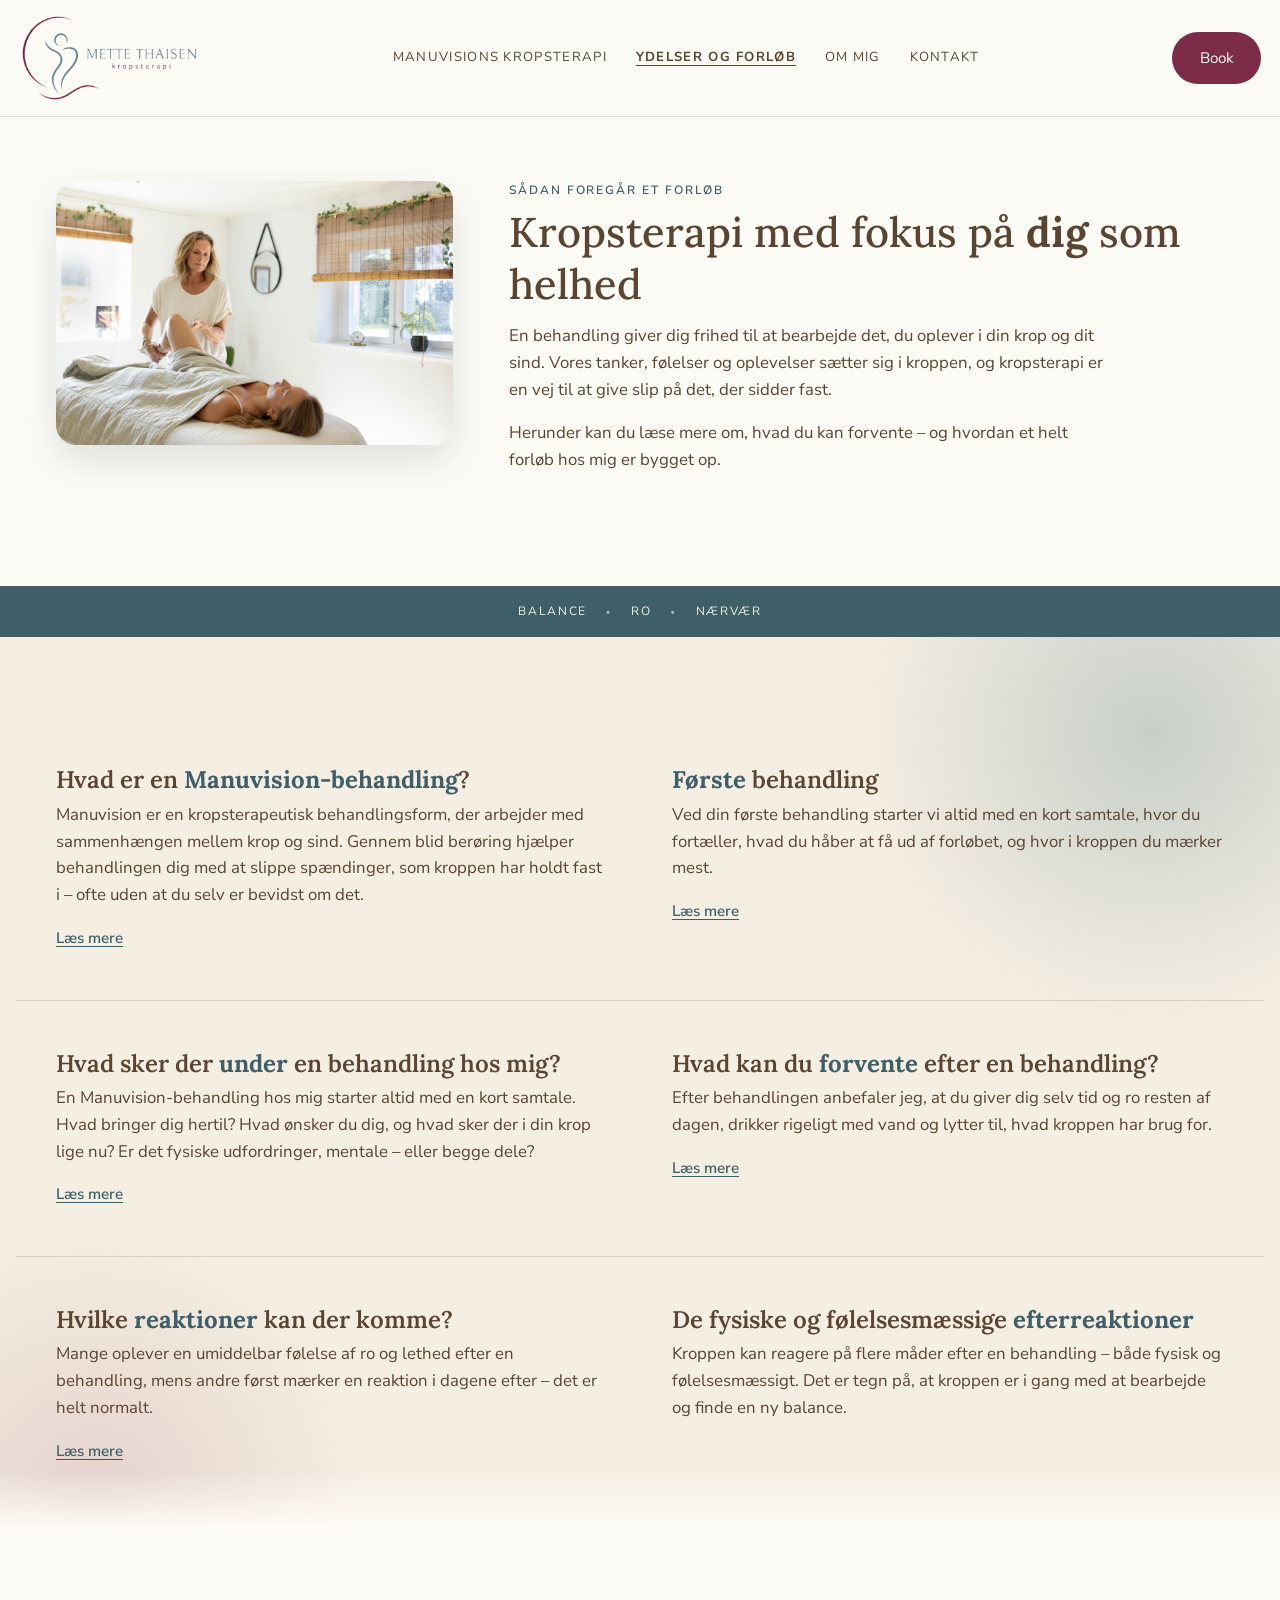
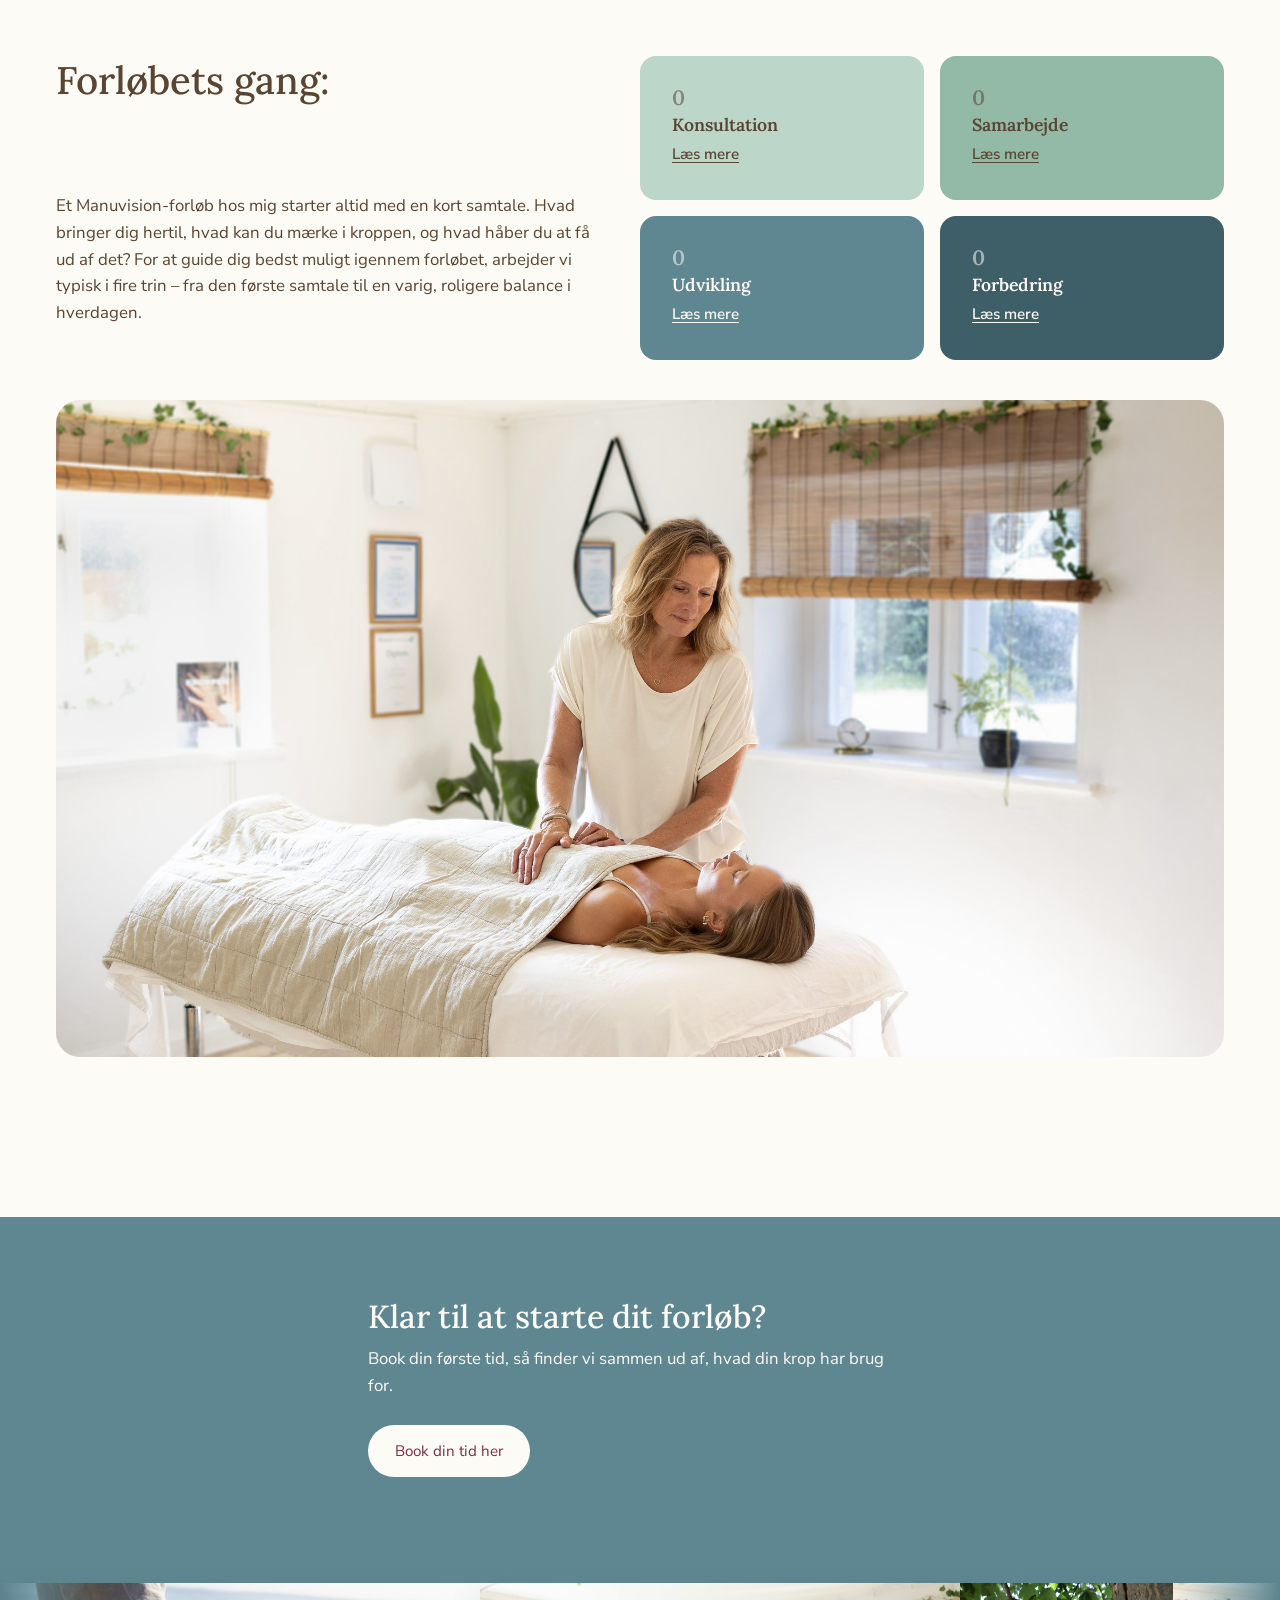
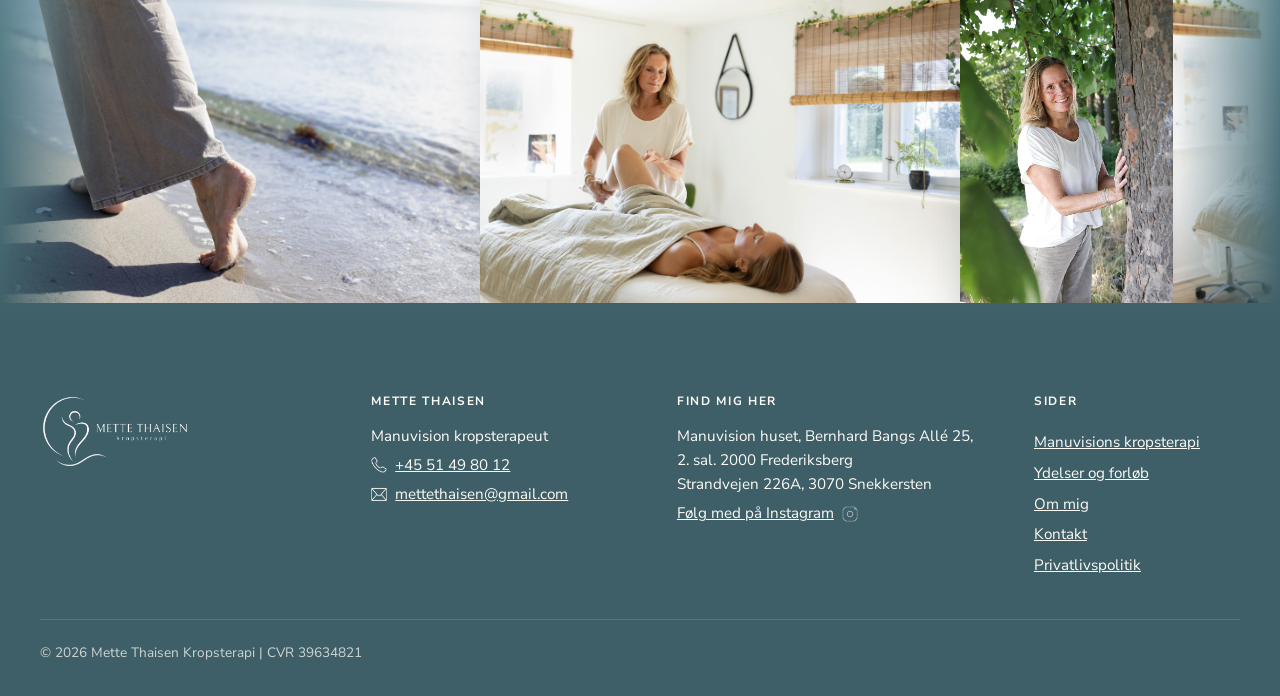
==== forloeb.html @ ac2807e6 "Redesign af layout, farver og billeder samt oprydning i CSS - Nyt layout med bånd i fuld bredde, lys" ====
<!DOCTYPE html>
<html lang="da">

<head>
  <meta charset="UTF-8">
  <meta name="viewport" content="width=device-width, initial-scale=1.0">
  <title>Ydelser og forløb – Mette Thaisen</title>
  <meta name="description"
    content="Læs om Manuvision-behandlingen, hvilke reaktioner der kan komme, og hvordan et forløb hos Mette Thaisen ser ud.">
  <link rel="icon" href="favicon.ico" sizes="any">
  <link rel="icon" type="image/png" href="images/favicon/favicon-32.png" sizes="32x32">
  <link rel="apple-touch-icon" href="images/favicon/apple-touch-icon.png">
  <link rel="preconnect" href="https://fonts.googleapis.com">
  <link
    href="https://fonts.googleapis.com/css2?family=Lora:ital,wght@0,400..700;1,400..700&family=Fraunces:ital,opsz,wght@0,9..144,400..700;1,9..144,400..700&family=Nunito+Sans:ital,wght@0,300..800;1,300..800&family=Alex+Brush&display=swap"
    rel="stylesheet">
  <!-- Fortæller CSS, at JavaScript virker (bruges til de rolige animationer) -->
  <script>document.documentElement.classList.add("js");</script>
  <link rel="stylesheet" href="css/base.css">
  <link rel="stylesheet" href="css/forloeb.css">
</head>

<body>

  <header>
    <nav>
      <a href="index.html" class="logo">
        <img src="images/logoer/logo-lockup-blaa.png" alt="Mette Thaisen - kropsterapi">
      </a>

      <!-- Vises kun på computer, se css/base.css -->
      <div class="skrivebord-links">
        <a href="manuvision.html">Manuvisions kropsterapi</a>
        <a href="forloeb.html">Ydelser og forløb</a>
        <a href="om-mig.html">Om mig</a>
        <a href="kontakt.html">Kontakt</a>
      </div>
      <a href="https://system.easypractice.net/book/mette-thaisen-kropsterapi#choose-where" target="_blank" rel="noopener" class="book-knap-desktop">Book</a>

      <!-- Vises kun på mobil/tablet: burgermenu, se css/base.css. Samme links som på computer. -->
      <details class="mobilmenu">
        <summary class="mobilmenu-knap">Menu</summary>
        <div class="menu-links">
          <a href="manuvision.html">Manuvisions kropsterapi</a>
          <a href="forloeb.html">Ydelser og forløb</a>
          <a href="om-mig.html">Om mig</a>
          <a href="kontakt.html">Kontakt</a>
          <a href="https://system.easypractice.net/book/mette-thaisen-kropsterapi#choose-where" target="_blank" rel="noopener" class="book-knap">Book</a>
        </div>
      </details>
    </nav>
  </header>

  <main>

    <!-- ====== INTRO ====== -->
    <div class="forloeb-intro">
      <figure>
        <img src="images/billeder/behandling-af-ben.jpg" alt="Mette Thaisen giver en behandling i klinikken">
      </figure>
      <div class="forloeb-intro-tekst">
        <p class="kicker">Sådan foregår et forløb</p>
        <h1>Kropsterapi med fokus på <span class="ord-fremhaevet">dig</span> som helhed</h1>
        <p>En behandling giver dig frihed til at bearbejde det, du oplever i din krop og dit sind. Vores tanker,
          følelser og oplevelser sætter sig i kroppen, og kropsterapi er en vej til at give slip på det, der sidder
          fast.</p>
        <p>Herunder kan du læse mere om, hvad du kan forvente – og hvordan et helt forløb hos mig er bygget op.</p>
      </div>
    </div>

    <!-- ====== FANER TIL AT SPRINGE NED TIL EMNET ====== -->
    <nav class="faner" aria-label="Spring til emne">
      <a href="#balance">Balance</a>
      <a href="#ro">Ro</a>
      <a href="#nerver">Nærvær</a>
    </nav>

    <!-- ====== SPØRGSMÅL OG SVAR ====== -->
    <section class="sporgsmaal-svar">

      <div id="balance" class="qa-gruppe">
        <div class="qa-spoergsmaal">
          <h3>Hvad er en <span class="ord-fremhaevet">Manuvision-behandling</span>?</h3>
          <p>Manuvision er en kropsterapeutisk behandlingsform, der arbejder med sammenhængen mellem krop og sind. Gennem blid berøring hjælper behandlingen dig med at slippe spændinger, som kroppen har holdt fast i – ofte uden at du selv er bevidst om det.</p>
          <details>
            <summary>Læs mere</summary>
            <p>Jeg tilrettelægger altid behandlingen efter dét, du kommer med. Uanset om det er fysisk smerte, uro eller en følelse af at være "koblet fra" kroppen, tager vi udgangspunkt i din historie og dine behov.</p>
          </details>
        </div>

        <div class="qa-spoergsmaal">
          <h3><span class="ord-fremhaevet">Første</span> behandling</h3>
          <p>Ved din første behandling starter vi altid med en kort samtale, hvor du fortæller, hvad du håber at få ud af forløbet, og hvor i kroppen du mærker mest.</p>
          <details>
            <summary>Læs mere</summary>
            <p>Herefter ligger du afklædt til det tøj, du er tryg i, under et tæppe på briksen, mens jeg arbejder med blid berøring forskellige steder på kroppen. Der er ingen forventninger om, at noget bestemt skal ske – vi følger det, kroppen viser os.</p>
          </details>
        </div>
      </div>

      <div id="ro" class="qa-gruppe">
        <div class="qa-spoergsmaal">
          <h3>Hvad sker der <span class="ord-fremhaevet">under</span> en behandling hos mig?</h3>
          <p>En Manuvision-behandling hos mig starter altid med en kort samtale. Hvad bringer dig hertil? Hvad ønsker du dig, og hvad sker der i din krop lige nu? Er det fysiske udfordringer, mentale – eller begge dele?</p>
          <details>
            <summary>Læs mere</summary>
            <p>Vi hænger sammen som hele mennesker – vi er ikke bare et hoved eller en krop. Det er sammenhængen her imellem, jeg finder mest interessant, og det er ofte her, vi finder svarene, når vi arbejder med kroppen sammen. Jeg hjælper dig gennem kropsterapien, guider dig i dit åndedræt og hjælper dig til at gå ind i de spændinger og blokeringer, du møder undervejs.</p>
            <p>Jeg behandler for at komme ind til kernen af den udfordring, du står med – uanset om den er fysisk, mental eller begge dele. Det er nemlig lige præcis dér, vi sammen kan skabe en meningsfuld forandring for dig.</p>
            <p>Jeg er stærk i min intuition og indføling, og jeg bruger mine kropsterapeutiske værktøjer til at hjælpe dig med at give slip på spændinger og blokeringer. Nogle gange giver det en følelsesmæssig reaktion. Andre gange en mere kropslig forløsning – en følelse af, at der pludselig er "hul igennem". Nogle oplever begge dele.            </p>
            <p>Står du et sted i livet, hvor du er ekstra udfordret, eller hvor du længe har overhørt vigtige signaler fra kroppen, kan den første behandling nogle gange føles som et skridt tilbage. Det kan være frustrerende – men det er samtidig et nødvendigt skridt på vejen til at blive bedre til at mærke ind i det, som føles svært eller tungt at bære på, eller måske give helt slip på det, der tynger dig.</p>
            <p>Mine klienter fortæller ofte, at de efter et par behandlinger føler sig lettere og mere i kontakt med sig selv – som om de finder tilbage til den, de er. Nogle bliver også fysisk ømme, lidt ligesom efter en hård træningstur. Ømheden går typisk over efter en dag eller to, og så vil du mærke dig selv friere. Uanset hvad du oplever efter en behandling, er du altid velkommen til at kontakte mig, hvis du har brug for at tale om det.</p>
          </details>
        </div>

        <div class="qa-spoergsmaal">
          <h3>Hvad kan du <span class="ord-fremhaevet">forvente</span> efter en behandling?</h3>
          <p>Efter behandlingen anbefaler jeg, at du giver dig selv tid og ro resten af dagen, drikker rigeligt med vand og lytter til, hvad kroppen har brug for.</p>
          <details>
            <summary>Læs mere</summary>
            <p>Nogle føler sig lette og energiske med det samme, mens andre har brug for en stille aften. Begge dele er en helt naturlig del af processen.</p>
          </details>
        </div>
      </div>

      <div id="nerver" class="qa-gruppe">
        <div class="qa-spoergsmaal">
          <h3>Hvilke <span class="ord-fremhaevet">reaktioner</span> kan der komme?</h3>
          <p>Mange oplever en umiddelbar følelse af ro og lethed efter en behandling, mens andre først mærker en reaktion i dagene efter – det er helt normalt.</p>
          <details>
            <summary>Læs mere</summary>
            <p>Reaktionerne kan blandt andet være træthed, øget tørst, mild ømhed i kroppen eller en bølge af følelser, der dukker op. Det er kroppens måde at bearbejde forandringen på, og det plejer at aftage i løbet af et par dage.</p>
          </details>
        </div>

        <div class="qa-spoergsmaal">
          <h3>De fysiske og følelsesmæssige <span class="ord-fremhaevet">efterreaktioner</span></h3>
          <p>Kroppen kan reagere på flere måder efter en behandling – både fysisk og følelsesmæssigt. Det er tegn på, at kroppen er i gang med at bearbejde og finde en ny balance.</p>
        </div>
      </div>

    </section>

    <!-- ====== FORLØBETS GANG ====== -->
    <section class="forloebets-gang">
      <div class="forloebets-gang-top">
        <h2>Forløbets gang:</h2>
      </div>

      <p class="forloebets-gang-brod">Et Manuvision-forløb hos mig starter altid med en kort samtale. Hvad bringer dig
        hertil, hvad kan du mærke i kroppen, og hvad håber du at få ud af det? For at guide dig bedst muligt igennem
        forløbet, arbejder vi typisk i fire trin – fra den første samtale til en varig, roligere balance i hverdagen.
      </p>

      <ol class="trin-liste">
        <li class="trin trin-1">
          <h3>Konsultation</h3>
          <details>
            <summary>Læs mere</summary>
            <p>En konsultation er det første skridt i din proces med mig. Her taler vi om din fysiske og mentale
              udfordring, din baggrund og hvad du håber at opnå med behandlingen.</p>
          </details>
        </li>
        <li class="trin trin-2">
          <h3>Samarbejde</h3>
          <details>
            <summary>Læs mere</summary>
            <p>Samarbejde i kropsterapi handler om, at vi arbejder tæt sammen gennem hele forløbet. Du bidrager med din
              krops oplevelser, og jeg hjælper med at aflæse og forstå de signaler, kroppen viser. Gennem behandling og
              dialog skaber vi en proces, hvor spændinger gradvist slipper, og du får bedre kontakt til din krop, mere
              ro i nervesystemet og større overskud i hverdagen.</p>
          </details>
        </li>
        <li class="trin trin-3">
          <h3>Udvikling</h3>
          <details>
            <summary>Læs mere</summary>
            <p>Udvikling handler om den forandring, der opstår, når kroppen begynder at give slip på gamle spændinger og
              mønstre. Gennem kropsterapi kan du opleve øget kropsbevidsthed, bedre følelsesmæssig balance og en
              stærkere forbindelse til dig selv. Det er en proces, hvor du gradvist får mere energi, klarhed og indre
              ro.</p>
          </details>
        </li>
        <li class="trin trin-4">
          <h3>Forbedring</h3>
          <details>
            <summary>Læs mere</summary>
            <p>Forbedring handler om konkrete ændringer i din krop og dit velvære i hverdagen. Det kan være mindre
              muskelspænding, færre smerter, bedre vejrtrækning og et roligere nervesystem. Målet er, at du mærker en
              tydelig og varig forskel, så du kan bevæge dig mere frit, leve med større overskud og føle dig bedre
              tilpas i din krop.</p>
          </details>
        </li>
      </ol>
      <img class="forloeb-gang-foto" src="images/billeder/mette-behandling-ryg.jpg"
        alt="Mette Thaisen giver en rolig, kropsrettet behandling" loading="lazy">
    </section>

    <!-- ====== BOOK-BÅND: ligger lige over galleriet ====== -->
    <div class="book-band">
      <h2>Klar til at starte dit forløb?</h2>
      <p>Book din første tid, så finder vi sammen ud af, hvad din krop har brug for.</p>
      <a href="https://system.easypractice.net/book/mette-thaisen-kropsterapi#choose-where" target="_blank"
        rel="noopener" class="knap">Book din tid her</a>
    </div>

    <!-- ====== GALLERI ====== -->
    <section class="galleri">

      <div class="galleri-billeder">
        <div class="karrusel-spor">
          <!-- SÆT 1: alle liggende billeder, blandet så beach- og klinikbilleder skiftevis. -->
          <img src="images/billeder/fodder-i-vandkanten.jpg" alt="Fødder i vandkanten på stranden">
          <img src="images/billeder/behandling-af-ben.jpg" alt="Behandling af knæ og ben">
          <img src="images/billeder/mette-ved-traet.jpg" alt="Mette Thaisen ved et træ">
          <img src="images/billeder/mette-behandling-ryg.jpg" alt="Behandling hos Mette Thaisen">
          <img src="images/billeder/mette-gaar-paa-stranden.jpg" alt="Mette Thaisen går langs stranden">
          <img src="images/billeder/mette-behandling-skulder.jpg" alt="Mette Thaisen behandler en skulder">
          <img src="images/billeder/mette-arme-ud-stranden.jpg" alt="Mette Thaisen med armene ud på stranden">
          <img src="images/billeder/mette-behandling-haandled.jpg" alt="Mette Thaisen behandler et håndled">
          <img src="images/billeder/mette-paa-stranden-1200.webp" alt="Mette Thaisen på stranden">
          <img src="images/billeder/mette-behandling-hoved.jpg" alt="Mette Thaisen behandler hovedet">
          <img src="images/billeder/mette-ved-stranden.jpg" alt="Mette Thaisen ved vandet">
          <img src="images/billeder/mette-behandling-fod.jpg" alt="Mette Thaisen behandler en fod">
          <img src="images/billeder/mette-glad-i-vandkanten.jpg" alt="Mette Thaisen på stranden">
          <img src="images/billeder/mette-giver-behandling.jpg" alt="Behandling hos Mette Thaisen">

          <!-- SÆT 2: NØJAGTIG samme billeder gentaget i samme rækkefølge (skjult for skærmlæsere).
               Skal altid være en kopi af sæt 1, ellers hopper løkken. -->
          <img src="images/billeder/fodder-i-vandkanten.jpg" alt="" aria-hidden="true">
          <img src="images/billeder/behandling-af-ben.jpg" alt="" aria-hidden="true">
          <img src="images/billeder/mette-ved-traet.jpg" alt="" aria-hidden="true">
          <img src="images/billeder/mette-behandling-ryg.jpg" alt="" aria-hidden="true">
          <img src="images/billeder/mette-gaar-paa-stranden.jpg" alt="" aria-hidden="true">
          <img src="images/billeder/mette-behandling-skulder.jpg" alt="" aria-hidden="true">
          <img src="images/billeder/mette-arme-ud-stranden.jpg" alt="" aria-hidden="true">
          <img src="images/billeder/mette-behandling-haandled.jpg" alt="" aria-hidden="true">
          <img src="images/billeder/mette-paa-stranden-1200.webp" alt="" aria-hidden="true">
          <img src="images/billeder/mette-behandling-hoved.jpg" alt="" aria-hidden="true">
          <img src="images/billeder/mette-ved-stranden.jpg" alt="" aria-hidden="true">
          <img src="images/billeder/mette-behandling-fod.jpg" alt="" aria-hidden="true">
          <img src="images/billeder/mette-glad-i-vandkanten.jpg" alt="" aria-hidden="true">
          <img src="images/billeder/mette-giver-behandling.jpg" alt="" aria-hidden="true">
        </div>
      </div>

    </section>
  </main>


  <footer>

    <div class="footer-top">
      <div class="footer-logo">
        <img src="images/logoer/logo-lockup-hvid.png" alt="Mette Thaisen - kropsterapi">
      </div>

      <div class="footer-kontakt">
        <h2>Mette Thaisen</h2>
        <p>Manuvision kropsterapeut</p>
        <p><a href="tel:+4551498012"><img src="images/ikoner/telefon-hvid.png" alt="">+45 51 49 80 12</a></p>
        <p class="footer-mail"><a href="mailto:mettethaisen@gmail.com"><img src="images/ikoner/mail-hvid.png"
              alt="">mettethaisen@gmail.com</a></p>
      </div>

      <div class="footer-adresse">
        <h2>Find mig her</h2>
        <p>Manuvision huset, Bernhard Bangs Allé 25, 2. sal. 2000 Frederiksberg
          <br>Strandvejen 226A, 3070 Snekkersten
        </p>
        <p><a href="https://www.instagram.com/mettethaisenkropsterapi/" target="_blank" rel="noopener">Følg med på Instagram <img
              src="images/ikoner/instagram-hvid.png" alt="mette insta"></a>
        </p>
      </div>

      <div class="footer-sider">
        <h2>Sider</h2>
        <a href="manuvision.html">Manuvisions kropsterapi</a>
        <a href="forloeb.html">Ydelser og forløb</a>
        <a href="om-mig.html">Om mig</a>
        <a href="kontakt.html">Kontakt</a>
        <a href="privatlivspolitik.html">Privatlivspolitik</a>
      </div>
    </div>

    <p class="footer-cvr">© 2026 Mette Thaisen Kropsterapi | CVR 39634821</p>
  </footer>
  <script src="script.js"></script>
</body>

</html>
---- css/base.css ----
/* ============================================================
   METTE THAISEN – KROPSTERAPI
   base.css  –  FÆLLES styling for ALLE sider

   Hver side loader base.css FØRST og derefter sin egen fil
   (fx css/priser.css). Når to regler rammer det samme og er lige
   "stærke", vinder den, der står SIDST – derfor bygger sidernes
   egne filer ovenpå denne.

   Indhold:
   1. Grundlag  – farver, tekst og sektioner
   2. Header og navigation
   3. Knapper
   4. Hero og sidebanner (topbilleder)
   5. Kort med billede
   6. "Læs mere"-bokse (<details>)
   7. Footer
   8. Galleri-karrusel (lige over footeren)
   9. Bløde overgange
   10. Rolige animationer
   11. Udtalelser ("Hvad andre siger" – bruges på forsiden og Om mig)
   12. Bånd i fuld bredde og bløde farveskær
   13. Billeder: blød skygge og zoom

   NOTER TIL DIG SELV:
   - rem  = størrelse i forhold til skriftstørrelsen (1rem ≈ 16px)
   - @media (min-width: 700px) = "gælder kun på skærme, der er
   mindst 700px brede" (tablet/computer). Uden media query =
   mobil først, og større skærme bygger ovenpå.
   - Vi bruger kun klasser (.navn) i vores selectors. id bruges
   kun til spring-links (#balance, #ro, #nerver, #kontaktinfo).
   ============================================================ */

/* ============================================================
   1. GRUNDLAG
   ============================================================ */

/* Farverne ligger ét sted. Bruges som var(--navn) resten af siden.
   Vil du ændre en farve på hele sitet, skal du kun rette her. */
:root {
  --lyscreme: #f6f2e8;
  --creme: #f5eee2; /* sidens baggrund */
  --sand: #ece1cd; /* lidt mørkere beige til bokse */
  --salvie-lys: #bcd6c9;
  --salvie: #93b9a7;
  --petroleum: #5f8791;
  --petroleum-moerk: #3f5f68; /* footer og mørke bånd */
  --bordeaux: #7c2c48; /* knapper og accent */
  --bordeaux-moerk: #5c1f36; /* hover på bordeaux */
  --tekst: #5a4432; /* varm brun tekst (blødere end sort, men stadig tydelig) */
  --hvid: #fdfbf6; /* en blød, varm "hvid" – ikke skarp hvid */
  /* SKRIFTSTØRRELSER – ét sted for hele sitet, ud fra hierarki.
     Alle overskrifter og tekster bruger disse, så de har samme
     størrelse på alle sider. Tallene bliver større fra 700px (se nedenfor). */
  --fs-h1: 1.9rem;
  --fs-h2: 1.5rem;
  --fs-h3: 1.2rem;
  --fs-card: 1.1rem; /* overskrifter inde i kort */
  --fs-p: 1rem; /* almindelig brødtekst */
  --fs-small: 0.95rem; /* tekst i kort, lister, links */
  --fs-note: 0.85rem; /* noter og små knapper */
  --fs-label: 0.75rem; /* små labels med store bogstaver */
  --fs-pris: 1.8rem; /* priser */
  /* SKRIFTTYPER – ét sted for hele sitet.
     Fraunces er en blød, varm serif til overskrifter og tal;
     Nunito Sans er en rolig, afrundet sans til al løbende tekst. */
  --font-overskrift: "Lora", Georgia, "Times New Roman", serif;
  --font-hero: "Fraunces", Georgia, "Times New Roman", serif; /* hero'en beholder sin egen skrift */
  --font-tekst: "Nunito Sans", "Segoe UI", Arial, sans-serif;
  --font-skrift: "Alex Brush", "Fraunces", cursive; /* kun signatur-båndet */
  --fade: 3.5rem;
  --sidepadding: max(1.8rem, calc((100% - 73rem) / 2)); /* indhold i midterspalte, bånd i fuld bredde */
}

/* Fra 700px (tablet og computer) er teksten lidt større */
@media (min-width: 700px) {
  :root {
    --fs-h1: 2.6rem;
    --fs-h2: 2rem;
    --fs-h3: 1.5rem;
    --fs-p: 1.05rem;
  }
}

/* box-sizing: border-box betyder, at padding og kant regnes MED i
   bredden. Ellers ville en boks på width: 100% + padding stikke ud
   over siden. Reglen er sat på alle de HTML-tags, vi bruger. */
html,
body,
header,
nav,
main,
section,
footer,
figure,
div,
span,
a,
p,
h1,
h2,
h3,
ul,
ol,
li,
dl,
dt,
dd,
img,
svg,
details,
summary,
blockquote,
cite,
address {
  box-sizing: border-box;
}

html {
  scroll-padding-top: 5rem; /* anker-spring gemmer sig ikke under headeren */
  scroll-behavior: smooth; /* bløde spring til #anker-links */
  overflow-x: hidden; /* værn mod vandret scrollbar fra billeder, der går ud til kanten */
}

body {
  margin: 0;
  color: var(--tekst);
  font-family: var(--font-tekst);
  line-height: 1.6;
  background-color: var(--hvid);
}

/* Overskrifter */
h1,
h2,
h3 {
  font-family: var(--font-overskrift);
  font-weight: 500;
  font-style: normal;
  line-height: 1.25;
  margin: 0 0 0.6em 0;
  max-width: 60ch; /* ch = bredden af ét "0" – holder linjerne læsevenlige */
}

h1 {
  font-size: var(--fs-h1);
  margin-top: 2rem;
}

h2 {
  font-size: var(--fs-h2);
}

h3 {
  font-size: var(--fs-h3);
}

@media (min-width: 1000px) {
  main section h2 {
    font-size: clamp(2.1rem, 3vw, 2.7rem);
  }
}

/* Ét fremhævet ord i en overskrift: fed, i samme brune farve som teksten */
.ord-fremhaevet {
  font-weight: 700;
}

/* Brødtekst */
p {
  max-width: 60ch;
  margin: 0 0 1em 0;
  font-style: normal;
  font-size: var(--fs-p);
}

/* Billeder må aldrig blive bredere end deres boks.
   display: block fjerner den lille luft under billeder. */
img {
  max-width: 100%;
  display: block;
}

a {
  color: var(--bordeaux);
}

ul,
ol {
  padding-left: 1.2em;
}

/* SEKTIONER
   Alt hovedindhold ligger i ÉN centreret spalte:
   - max-width holder linjerne kortere på store skærme
   - margin-inline: auto centrerer spalten vandret
   - margin-block giver luft mellem sektionerne
   - padding giver luft indeni sektionen
   Undtagelser med egne regler: header, hero, det farvede bånd
   (.bjaelke) og footer. */
main section,
main .sidebanner {
  max-width: 78rem;
  margin-inline: auto;
  margin-block: 4rem;
  padding: 2.5rem 1.8rem;
}

/* Sektioner med farvet baggrund får ekstra luft indeni.
   Selve farverne sættes i sidernes egne CSS-filer. */
.forloebets-gang,
.prisvalg,
.tryg-rum {
  padding: 4.5rem 1.8rem;
}

/* --- Tablet: fra 700px og op --- */
@media (min-width: 700px) {
  main section,
  main .sidebanner {
    margin-block: 8rem;
    padding: 4rem 2.5rem;
  }

  .forloebets-gang,
  .prisvalg,
  .tryg-rum {
    padding: 6rem 2.5rem;
  }
}

/* --- Computer: fra 1000px og op --- */

/* ============================================================
   2. HEADER OG NAVIGATION

   Header'en har to udgaver, som begge ligger i HTML'en:
   - MOBIL:   logo + burgermenu (.mobilmenu)
   - COMPUTER: logo + links (.skrivebord-links) + Book-knap
   CSS'en viser den ene og skjuler den anden.
   ============================================================ */

header {
  position: sticky; /* bliver stående øverst, når man scroller */
  top: 0;
  background-color: var(--hvid);
  padding: 0.8rem 1.2rem;
  z-index: 10; /* ligger ovenpå indholdet under headeren */
  border-bottom: 1px solid rgba(63, 95, 104, 0.15); /* tynd streg i stedet for skygge */
}

/* flex = elementerne ligger på række. space-between skubber logoet
   til venstre og resten til højre. */
header nav {
  display: flex;
  align-items: center;
  justify-content: space-between;
}

.logo {
  display: flex;
  align-items: center;
}

/* Logoet er ét billede – vi sætter kun højden, bredden følger med */
.logo img {
  height: 90px;
}

/* <details> i menuen nulstilles, så de ikke får den sandfarvede
   "Læs mere"-boks fra afsnit 6. */
header nav details {
  margin: 0;
}

/* --- Burgerknappen (mobil) ---
   Vi skjuler teksten "Menu" (font-size: 0) og viser i stedet et
   ikon med ::before. Når menuen er åben (attributten [open] sættes
   automatisk af browseren), skifter ikonet fra ☰ til ✕. */
.mobilmenu-knap {
  list-style: none; /* fjerner standard-trekanten */
  cursor: pointer;
  font-size: 0;
  line-height: 1;
  padding: 0.2rem 0.4rem;
}

.mobilmenu-knap::-webkit-details-marker {
  display: none; /* fjerner trekanten i Safari/Chrome */
}

.mobilmenu-knap::before {
  content: "☰";
  font-size: 2.3rem;
}

.mobilmenu[open] .mobilmenu-knap::before {
  content: "✕";
}

/* Selve menuboksen: placeres med position: absolute lige under
   headeren (top: 100%) og helt ud til højre. */
.mobilmenu .menu-links {
  position: absolute;
  right: 0;
  top: 100%;
  margin-top: 0.6rem;
  z-index: 20; /* ovenpå hero-billedet lige under */
  background-color: var(--hvid);
  border-radius: 10px;
  box-shadow: 0 6px 20px rgba(0, 0, 0, 0.12);
  padding: 1rem 1.4rem;
  display: flex;
  flex-direction: column; /* links nedad i stedet for på række */
  gap: 0.9rem;
  min-width: 200px;
}

.menu-links a {
  text-decoration: none;
  color: var(--tekst);
}

.menu-links a:hover {
  color: var(--bordeaux);
}

/* Book-knappen i mobilmenuen */
.menu-links .book-knap {
  background-color: var(--bordeaux);
  color: var(--hvid);
  padding: 0.85rem 1.7rem; /* samme størrelse som .knap */
  font-size: 0.95rem;
  border-radius: 30px;
  text-align: center;
}

/* "Praktisk information" i mobilmenuen (kun mobil – på computer er
   punkterne helt almindelige links) */

/* Undermenuen rykkes lidt ind og får en streg i venstre side */

/* --- Computer-navigationen ---
   Vises først fra 700px (se media query nedenfor). */
.skrivebord-links {
  display: none;
}

/* Book-knappen på computer. Den ligger UDENFOR .skrivebord-links,
   som sidste element i header nav.
   TRICK: .skrivebord-links får flex: 1, dvs. den fylder al den
   plads, der er tilbage. Derved bliver Book-knappen skubbet helt ud
   til højre, mens de andre links står centreret i midten. */
.book-knap-desktop {
  display: none;
  text-decoration: none;
  font-size: 0.95rem;
  padding: 0.85rem 1.7rem; /* samme størrelse som .knap */
  border-radius: 30px;
  text-align: center;
  background-color: var(--bordeaux);
  border-color: var(--bordeaux);
  color: var(--hvid);
  white-space: nowrap; /* teksten må ikke ombrydes */
}

.book-knap-desktop:hover {
  background-color: var(--bordeaux-moerk);
  border-color: var(--bordeaux-moerk);
  color: var(--hvid);
}

/* --- Tablet: burgermenuen forsvinder, almindelige links vises --- */
@media (min-width: 700px) {
  .mobilmenu {
    display: none;
  }

  .skrivebord-links {
    display: flex;
    flex: 1;
    align-items: center;
    flex-wrap: wrap; /* links må skifte linje, hvis der ikke er plads */
    justify-content: center;
    row-gap: 0.6rem;
    column-gap: 1.1rem;
  }

  .skrivebord-links a {
    text-decoration: none;
    color: var(--tekst);
    font-size: 0.78rem;
    text-transform: uppercase; /* små store bogstaver med luft imellem */
    letter-spacing: 0.1em;
    white-space: nowrap;
  }

  .skrivebord-links a:hover {
    color: var(--bordeaux);
  }

  .book-knap-desktop {
    display: inline-block;
  }

  header nav {
    gap: 1.2rem;
  }
}

@media (min-width: 1000px) {
  header nav {
    gap: 2rem;
  }

  .skrivebord-links {
    flex-wrap: nowrap;
    column-gap: 1.8rem;
  }

  .skrivebord-links a {
    font-size: 0.82rem;
  }
}

/* Linket til den side, man er på. script.js sætter attributten
   aria-current="page" på det rigtige link. Den står EFTER hover-
   reglerne, så den aktuelle side bliver ved med at være mørk. */
.skrivebord-links a[aria-current="page"],
.menu-links a[aria-current="page"] {
  text-decoration: underline;
  text-underline-offset: 4px;
  font-weight: 700;
  color: var(--tekst);
}

/* ============================================================
   3. KNAPPER
   .knap      = fyldt bordeaux (primær knap)
   .knap-lys  = hvid med blå kant (sekundær knap)
   De to har PRÆCIS samme størrelse, form og skrift – kun farven
   er forskellig. Alle knapper på sitet bruger en af de to
   (også knapperne i menuen og i headeren).
   ============================================================ */

.knap {
  display: inline-block;
  background-color: var(--bordeaux);
  color: var(--hvid);
  text-decoration: none;
  padding: 0.85rem 1.7rem;
  border-radius: 30px; /* så høj værdi = helt runde ender */
  font-size: 0.95rem;
  text-align: center;
  margin-top: 0.5rem;
}

.knap:hover {
  background-color: var(--bordeaux-moerk);
}

.knap-lys {
  display: inline-block;
  background-color: var(--hvid);
  color: var(--petroleum-moerk);
  text-decoration: none;
  padding: 0.85rem 1.7rem;
  border-radius: 30px;
  font-size: 0.95rem;
  text-align: center;
  margin-top: 0.5rem;
  /* Kanten laves med en indvendig skygge i stedet for border, så den
     lyse knap bliver præcis lige så stor som den fyldte. */
  box-shadow: inset 0 0 0 2px var(--petroleum-moerk);
}

.knap-lys:hover {
  background-color: var(--petroleum-moerk);
  color: var(--hvid);
}

/* Tekst-link: understreget link i stedet for knap-look.
   Bruges på forsiden, om-mig og manuvision. Understregningen er en
   border-bottom (ikke text-decoration), så vi selv styrer stregen. */
.tekst-link {
  font-weight: 600;
  border-bottom: 1.5px solid var(--bordeaux);
  text-decoration: none;
}

.tekst-link:hover {
  color: var(--bordeaux-moerk);
  border-bottom-color: var(--bordeaux-moerk);
}

/* ============================================================
   4. HERO OG SIDEBANNER
   Hero      = forsidens store billede med tekst.
   Sidebanner = det enkle topbillede på de andre sider.
   ============================================================ */

/* Hero går helt ud til skærmens kanter.
   TRICK: 50% er halvdelen af forældrens bredde, 50vw er halvdelen af
   skærmens bredde. calc(50% - 50vw) giver derfor et negativt tal,
   der trækker hero'en ud til kanten. (vw = procent af skærmbredden) */
main .hero {
  margin-left: calc(50% - 50vw);
  margin-right: calc(50% - 50vw);
  margin-bottom: 3.5rem;
}

/* Mobil: teksten har luft i siderne, men billedet trækkes ud til
   kanten med negativ margin (-1.5rem) */
.hero {
  --font-overskrift: var(--font-hero);
  padding: 0 1.5rem;
}

.hero h1 {
  font-size: 2.2rem;
  line-height: 1.1;
  margin: 0 0 0.6rem; /* teksten under hører til overskriften, så den står tæt på */
}

.hero h2 {
  font-weight: 400;
  line-height: 1.5;
}

.speciel-hero {
  color: var(--petroleum);
  color: var(--petroleum-moerk);
  font-weight: 600;
  margin-bottom: 0.4rem;
  font-size: 1rem;
  font-weight: bold;
}

.hero figure {
  margin: 0 -1.5rem;
  height: 56vw; /* vw = procent af skærmbredden, så højden følger bredden */
  overflow: hidden; /* alt der stikker ud af boksen, skjules */
  position: relative;
}

/* Billedet er lavet i de rigtige proportioner (1.6:1), så Mette ser
   naturlig ud. object-fit: cover fylder boksen og beskærer kun i top
   og bund. Ingen strækning eller forskydning, så billedet bliver skarpt. */
.hero figure img {
  position: absolute;
  inset: 0; /* inset: 0 = top, højre, bund og venstre er alle 0 */
  width: 100%;
  height: 100%;
  object-fit: cover;
  object-position: center;
}

/* På computer ligger teksten oven på billedet i højre side.
   Et blødt, lyst slør over højre side sørger for, at teksten altid
   kan læses. (På tablet er der ikke plads, så dér står teksten under.) */
@media (min-width: 1000px) {
  .hero figure::after {
    content: "";
    position: absolute;
    inset: 0;
    pointer-events: none;
  }

  .speciel-hero {
    font-weight: 600;
    font-weight: bold;
  }
}

.hero-tekst .kicker {
  text-transform: uppercase;
  letter-spacing: 0.16em;
  color: var(--petroleum-moerk);
  font-weight: 600;
  margin: 2rem 0 1.4rem; /* luft til billedet over og til overskriften under */
  font-size: 0.72rem;
}

.hero h2 {
  font-size: 1rem;
  margin-bottom: 2rem;
}

/* .hero foran, så den vinder over .hero h2 ovenfor */
.hero .overskrift_ul {
  font-size: 1.2rem; /* en anelse større end punkterne i listen */
  font-weight: 600;
  margin-bottom: 0.6rem;
}

.hero p {
  font-size: var(--fs-h2);
  margin-bottom: 2px;
}

.hero ul {
  margin: 0 0 1.8rem;
}

.hero li {
  line-height: 1.5;
  margin-bottom: 0.4rem;
}

.hero li p {
  font-size: 1rem;
}

/* Række af knapper */
.hero-knapper {
  display: flex;
  flex-wrap: wrap;
  gap: 0.8rem;
  margin-bottom: 1rem;
}

/* Knappen flugter med teksten i stedet for at stå i midten */
.hero .hero-knapper .knap {
  margin: 0;
}

/* Sidebanner: kun et billede øverst, ingen tekst ovenpå */

/* --- Tablet: billedet øverst og teksten under, som på mobil,
   men med mere luft og en centreret tekstspalte --- */
@media (min-width: 700px) {
  .hero {
    padding: 0 3rem;
    margin-bottom: 4.5rem;
  }

  .hero figure {
    margin: 0 -3rem;
    height: 55vw;
    max-height: 900px;
  }

  /* Spalten står i midten, men teksten i den er venstrestillet */
  .hero-tekst {
    max-width: 36rem;
    margin-inline: auto;
  }

  .hero-tekst .kicker {
    margin-top: 3rem;
  }

  .hero h1 {
    font-size: 2.8rem;
  }

  .hero h2 {
    font-size: 1.1rem;
  }

  .hero .overskrift_ul {
    font-size: 1.25rem;
  }
}

/* --- Computer: hero-teksten får mere luft og en tydelig rækkefølge ---
   Alt står venstrestillet i én spalte, og afstanden bliver mindre
   jo tættere ting hører sammen (kicker → overskrift → tekst → liste → knap). */
@media (min-width: 1000px) {
  /* Lidt kraftigere slør i højre side, så teksten står tydeligt */
  .hero figure::after {
    background: linear-gradient(to right, transparent 35%, rgba(245, 238, 226, 0.75) 75%);
  }

  main .hero {
    position: relative; /* gør at .hero-tekst kan placeres inde i den */
    padding: 0;
  }

  /* Høj nok til, at teksten aldrig rammer billedets kant */
  .hero figure {
    margin: 0;
    min-height: 780px;
  }

  /* Teksten lægges oven på billedet i højre side */
  .hero-tekst {
    position: absolute;
    top: 50%;
    transform: translateY(-50%); /* centrerer lodret */
    margin: 0;
    right: 12%; /* rykket lidt ind mod midten */
    width: 38%;
    max-width: 34rem;
  }

  .hero-tekst .kicker {
    margin-top: 0;
    font-size: 0.85rem;
    margin: 0 0 3.6rem; /* mere luft = kickeren står højere over overskriften */
  }

  .hero h1 {
    font-size: 3.4rem;
    line-height: 1.1;
    margin: 0 0 0.8rem; /* teksten under hører til overskriften, så den står tæt på */
  }

  .hero h2 {
    font-size: 1.15rem;
    font-weight: 400;
    line-height: 1.5;
    margin-bottom: 4.2rem; /* tydelig pause før symptomlisten */
  }

  .speciel-hero {
    font-size: 1.15rem;
  }

  .hero .overskrift_ul {
    font-size: 1.2rem;
    font-weight: 600;
    margin-bottom: 0.6rem;
  }

  .hero ul {
    margin: 0 0 2rem;
  }

  .hero li {
    font-size: 0.98rem;
    line-height: 1.5;
    margin-bottom: 0.4rem;
  }

  /* Knappen flugter med teksten i stedet for at stå i midten */
  .hero .hero-knapper .knap {
    margin: 0;
  }
}

/* ============================================================
   5. KORT MED BILLEDE
   .billede-kort  = sektionen (forside: .om-mig-kort og
   .forloeb-kort, om mig: .historie)
   .kort-indhold  = wrapper med billede + tekst
   .kort-billede  = billedet, .kort-tekst = tekstdelen
   ============================================================ */

.forloeb-kort img,
.historie img {
  border-radius: 16px;
  margin: 1.2rem auto;
}

/* --- Tablet: billede og tekst side om side --- */
@media (min-width: 700px) {
  .kort-indhold {
    display: flex;
    align-items: center;
    gap: 2.5rem;
    text-align: left;
  }

  /* Billede og tekst deler pladsen ligeligt.
     min-width: 0 forhindrer, at et stort billede presser teksten
     for smal. */
  .kort-billede,
  .kort-tekst,
  .historie-tekst,
  .historie-venstre {
    flex: 1;
    min-width: 0;
  }

  .billede-kort img {
    margin: 0;
  }
}

/* ============================================================
   6. "LÆS MERE"-BOKSE (<details>)
   Bruges på forløb-, priser- og om mig-siden.
   ============================================================ */

details {
  border-radius: 12px;
  margin: 0.6rem 0 1.2rem 0;
}

details summary {
  cursor: pointer;
  font-weight: 600;
  color: var(--petroleum-moerk);
}

/* ============================================================
   "Læs mere" – ingen boks og ingen trekant
   Kun teksten med understregning.
   ============================================================ */

main details {
  border-radius: 0;
}

main details summary {
  display: inline-block;
  list-style: none;
  cursor: pointer;
  text-decoration: underline;
  text-underline-offset: 3px;
}

main details summary::-webkit-details-marker {
  display: none;
}

main details summary::marker {
  content: "";
}

details p:last-child {
  margin-bottom: 0;
}

/* ============================================================
   7. FOOTER (ens på alle sider)
   ============================================================ */

/* Book-bånd lige over galleriet: en lidt lysere blå end footeren, uden
   mellemrum, så bånd, galleri og footer hænger sammen. */
.book-band {
  background-color: var(--petroleum);
  color: var(--hvid);
  padding: 3.5rem 1.8rem 4rem;
}

.book-band h2 {
  margin: 0 auto 0.6rem;
}

.book-band h2,
.book-band p {
  max-width: 34rem;
}

.book-band p {
  margin: 0 auto 1.6rem;
}

/* Hvid knap, så den står tydeligt mod den blå baggrund */
.book-band .knap {
  margin: 0;
  background-color: var(--hvid);
  color: var(--bordeaux);
  display: block;
  width: fit-content;
  margin-left: max(0px, calc((100% - 34rem) / 2));
  margin-right: 0;
}

.book-band .knap:hover {
  background-color: var(--sand);
}

@media (min-width: 700px) {
  .book-band {
    padding: 5rem 2.5rem 5.5rem;
  }
}

footer {
  background-color: var(--petroleum-moerk);
  color: var(--hvid);
  padding: 3.5rem 1.8rem 2rem;
}

/* Fire spalter på computer (logo, kontakt, find mig, sider). På mobil
   ligger de under hinanden. */
.footer-top {
  display: grid;
  gap: 2.4rem;
  max-width: 78rem;
  margin-inline: auto;
}

footer h2 {
  font-family: var(--font-tekst);
  font-size: var(--fs-label);
  font-weight: 700;
  letter-spacing: 0.14em;
  text-transform: uppercase;
  margin: 0 0 0.9rem 0;
}

.footer-logo img {
  width: 150px;
}

footer p {
  margin: 0.3rem 0;
  font-size: var(--fs-small);
}

.footer-kontakt p,
.footer-adresse p {
  display: flex;
  align-items: center;
  gap: 0.5rem;
}

.footer-kontakt img,
.footer-adresse img {
  width: 16px;
  height: 16px;
}

footer a {
  color: var(--hvid);
  display: inline-flex;
  align-items: center;
  gap: 0.5rem;
}

footer a:hover {
  text-decoration: none;
  opacity: 0.8;
}

.footer-sider {
  display: grid;
  gap: 0.4rem;
}

.footer-sider a {
  font-size: var(--fs-small);
}

/* Tynd streg og lille linje i bunden */
.footer-cvr {
  max-width: 78rem;
  margin: 2.6rem auto 0;
  padding-top: 1.4rem;
  border-top: 1px solid rgba(255, 255, 255, 0.18);
  font-size: var(--fs-note);
  opacity: 0.75;
  text-align: left;
}

@media (min-width: 700px) {
  footer {
    padding: 4.5rem 2.5rem 2rem;
  }

  .footer-top {
    grid-template-columns: 1fr 1fr;
  }
}

@media (min-width: 1000px) {
  .footer-top {
    grid-template-columns: 1.1fr 1fr 1.2fr 0.8fr;
    column-gap: 3rem;
  }
}

/* ============================================================
   8. GALLERI-KARRUSEL
   Ligger altid lige over footeren uden mellemrum, så den ser ud
   som en forlængelse af den.

   SÅDAN VIRKER DEN: billederne ligger to gange i HTML (sæt 1 og
   sæt 2). Rækken glider 50% til venstre og starter så forfra – da
   sæt 2 er en kopi af sæt 1, ser det ud som en uendelig løkke.
   ============================================================ */

.galleri {
  margin-bottom: 0;
}

/* Galleriet går kant til kant og har en baggrund, der glider fra
   book-båndets blå til footerens mørkere blå, så bånd, galleri og
   footer smelter blødt sammen. Selve billederne fader ikke. */
main .galleri {
  max-width: none;
  padding-inline: 0;
  margin-top: -1px; /* dækker den tynde lyse streg mellem book-bånd og galleri */
  padding-block: 1.2rem;
  background: linear-gradient(to bottom, var(--petroleum), var(--petroleum-moerk));
}

/* Rammen om billederne går helt ud til skærmens kanter (samme
   calc-trick som hero). overflow: hidden skjuler det, der glider
   ud af rammen. mask-image laver en blød udtoning i begge sider. */
.galleri-billeder {
  overflow: hidden;
  /* Kun siderne toner ud – billederne må IKKE fade i top og bund. */
  -webkit-mask-image: linear-gradient(to right, transparent, #000 8%, #000 92%, transparent);
  mask-image: linear-gradient(to right, transparent, #000 8%, #000 92%, transparent);
}

/* Sporet er lige så bredt som alle billederne tilsammen
   (max-content) og glider via en animation (se @keyframes). */
.galleri-billeder .karrusel-spor {
  display: flex;
  width: max-content;
  animation: karrusel-scroll 50s linear infinite; /* lavere tal = hurtigere */
  will-change: transform;
}

.galleri-billeder img {
  height: 260px;
  flex: 0 0 auto; /* billederne må hverken vokse eller skrumpe */
  object-fit: cover;
  box-shadow: 0 14px 30px rgba(63, 95, 104, 0.16);
}

@keyframes karrusel-scroll {
  from {
  transform: translateX(0);
  }
  to {
  transform: translateX(-50%); /* -50% fordi billederne ligger to gange */
  }
}

/* Hvis brugeren har slået animationer fra i sit system (mange gør
   på mobil), stopper vi animationen. Så kan man i stedet swipe
   sidelæns, og de gentagne billeder (sæt 2) skjules. */
@media (prefers-reduced-motion: reduce) {
  .galleri-billeder {
    overflow-x: auto;
    overflow-y: hidden;
    -webkit-overflow-scrolling: touch;
    -webkit-mask-image: none;
    mask-image: none;
  }

  .galleri-billeder .karrusel-spor {
    animation: none;
  }

  .galleri-billeder .karrusel-spor img[aria-hidden="true"] {
    display: none;
  }
}

/* --- Tablet: lidt større --- */
@media (min-width: 700px) {
  .galleri-billeder img {
    height: 320px;
  }
}

/* ============================================================
   9. BLØDE OVERGANGE
   De farvede bånd har ikke længere en skarp kant. Med mask-image
   bliver båndets egen farve gradvist gennemsigtig mod kanten, så
   den smelter sammen med sidens baggrund over/under.
   --fade = hvor langt overgangen er (kortere end båndets
   padding, så teksten aldrig bliver gennemsigtig).
   Kanter mod et andet farvet bånd (fx grøn → sand) får ikke
   overgang, ellers ville der stå en lys stribe imellem.
   De mørkeblå bånd (signatur-båndet, book-båndet, priskortenes og
   kontaktens bånd) fader IKKE – de har skarpe, rene kanter.
   ============================================================ */

/* Tone ud både øverst og nederst */
.manu-intro {
  -webkit-mask-image: linear-gradient(to bottom, transparent, #000 var(--fade), #000 calc(100% - var(--fade)), transparent);
  mask-image: linear-gradient(to bottom, transparent, #000 var(--fade), #000 calc(100% - var(--fade)), transparent);
}

/* Kun øverst (båndet ligger op mod næste bånd eller galleriet nedenunder) */

/* Kun nederst (båndet ligger op mod headeren eller et andet bånd ovenover) */
.prisvalg,
.historie,
.sporgsmaal-svar,
.chok-traume,
.hvem-hjaelper {
  -webkit-mask-image: linear-gradient(to top, transparent, #000 var(--fade));
  mask-image: linear-gradient(to top, transparent, #000 var(--fade));
}

/* ============================================================
   10. ROLIGE ANIMATIONER
   Alt er langsomt og blødt – ingen hop eller blink. Det hele slås
   fra, hvis brugeren har bedt sit system om mindre bevægelse
   (se @media (prefers-reduced-motion) nederst).
   ============================================================ */

/* Sektionerne toner ind, når man scroller ned til dem.
   Klassen .js sættes i <head>, og .reveal/.synlig sættes af script.js.
   Uden JavaScript er alt bare synligt fra start. */
.js .reveal {
  transition: opacity 1s ease, transform 1s ease;
}

.js .reveal.synlig {
  opacity: 1;
  transform: none;
}

/* Kort/bokse i en gruppe kommer lidt efter hinanden */
.js .reveal-barn {
  transition: opacity 0.9s ease;
  transition-delay: calc(var(--nr, 0) * 0.12s);
}

.js .reveal-barn.synlig {
  opacity: 1;
  transform: none;
}

/* Knapper og kort løfter sig en anelse, når man peger på dem */
.knap,
.knap-lys,
.book-knap,
.book-knap-desktop {
  transition: background-color 0.3s ease, color 0.3s ease, transform 0.3s ease, box-shadow 0.3s ease;
}

.knap:hover,
.knap-lys:hover,
.book-knap-desktop:hover {
  transform: translateY(-2px);
  box-shadow: 0 8px 18px rgba(63, 95, 104, 0.22);
}

.pris-kort,
.gruppe,
.trin,
.udtalelser blockquote {
  transition: transform 0.4s ease, box-shadow 0.4s ease;
}

.pris-kort:hover,
.gruppe:hover,
.trin:hover,
.udtalelser blockquote:hover {
  transform: translateY(-3px);
  box-shadow: 0 12px 26px rgba(63, 95, 104, 0.14);
}

/* Samme løft, også efter at kortet er toned ind (.synlig) */
.js .reveal-barn.synlig:hover {
  transform: translateY(-3px);
  box-shadow: 0 12px 26px rgba(63, 95, 104, 0.14);
}

/* Fokus: tydelig, blød ring til dem, der bruger tastaturet */
a:focus-visible,
summary:focus-visible {
  outline: 3px solid var(--petroleum);
  outline-offset: 3px;
  border-radius: 6px;
}

/* Mindre bevægelse = ingen animationer */
@media (prefers-reduced-motion: reduce) {
  .js .reveal,
  .js .reveal-barn {
    opacity: 1;
    transform: none;
    transition: none;
  }

  .knap:hover,
  .knap-lys:hover,
  .book-knap-desktop:hover,
  .pris-kort:hover,
  .gruppe:hover,
  .trin:hover,
  .udtalelser blockquote:hover {
    transform: none;
  }

  html {
    scroll-behavior: auto;
  }
}

/* Hero-knappen skal være præcis som den var (ingen løft ved hover) */
.hero .knap:hover {
  transform: none;
  box-shadow: none;
}

/* ============================================================
   11. UDTALELSER ("Hvad andre siger")
   Swipebar række af citat-kort i skiftende nuancer (sand → salvie → petroleum).
   Bruges på forsiden og på Om mig-siden.
   ============================================================ */

.udtalelser {
  background-color: var(--creme);
  max-width: none;
  margin-block: 0;
  padding-block: 4.5rem;
  padding-inline: var(--sidepadding);
}

.udtalelser h2 {
  margin-bottom: 0.6rem;
}

.udtalelser-intro {
  max-width: 32rem;
  font-style: italic;
  color: var(--petroleum-moerk);
  white-space: nowrap;
  margin-bottom: 2rem;
}

.udtalelse-liste {
  display: flex;
  gap: 1.2rem;
  overflow-x: auto;
  scroll-snap-type: x mandatory;
  -webkit-overflow-scrolling: touch;
  padding-bottom: 0.5rem; /* luft til evt. scrollbar */
}

.udtalelser blockquote {
  position: relative;
  flex: 0 0 82%;
  scroll-snap-align: start;
  margin: 0;
  border-radius: 20px;
  padding: 2.6rem 1.8rem 2rem;
  font-style: italic;
  line-height: 1.7;
  background-color: var(--sand); /* lyseste nuance */
}

.deko-citat {
  display: block;
  margin-bottom: 0.6rem;
  opacity: 0.3;
}

.deko-citat path {
  fill: currentColor;
}

/* Fem skiftende nuancer fra sidens eget farveskema, lysest til
   mørkest, gentaget hver 5. kort.
   :nth-child(5n + 2) = "kort nr. 2, 7, 12 ..." (n tæller 0, 1, 2 ...
   og 5n + 2 giver så 2, 7, 12). Det er en genvej, så vi ikke skal
   give hvert kort sin egen klasse. */
.udtalelser blockquote:nth-child(5n + 2) {
  background-color: var(--salvie-lys);
}

.udtalelser blockquote:nth-child(5n + 3) {
  background-color: var(--salvie);
}

.udtalelser blockquote:nth-child(5n + 4) {
  background-color: var(--petroleum);
  color: var(--hvid);
}

.udtalelser blockquote:nth-child(5n + 5) {
  background-color: var(--petroleum-moerk);
  color: var(--hvid);
}

/* "Læs mere" i citaterne: fladt link i stedet for base.css' sandfarvede
   boks, så det passer til kortets egen baggrundsfarve. Teksten i HTML'en
   skjules (font-size: 0), og ::after viser "Læs mere"/"Luk" i stedet. */
.udtalelser details {
  margin: 0.8rem 0 0;
}

.udtalelser summary {
  font-size: 0;
  font-style: normal;
  color: inherit;
}

.udtalelser summary::after {
  content: "Læs mere";
  font-size: var(--fs-note);
  text-underline-offset: 3px;
}

.udtalelser details[open] summary::after {
  content: "Luk";
}

.udtalelser details p {
  margin: 0.8rem 0 0;
}

.udtalelser cite {
  display: block;
  margin-top: 1.1rem;
  font-style: normal;
  font-weight: 600;
  font-size: var(--fs-note);
  opacity: 0.75;
}

@media (min-width: 700px) {
  .udtalelser-intro {
    margin-bottom: 3rem;
  }

  .udtalelse-liste {
    gap: 1.8rem;
  }

  .udtalelser blockquote {
    flex: 0 0 31%;
    padding: 3rem 2.4rem 2.6rem;
  }

  .deko-citat {
    width: 42px;
    height: 32px;
    margin-bottom: 0.8rem;
  }
}

.udtalelser::before,
.udtalelser::after {
  display: none;
}

/* ============================================================
   12. BÅND I FULD BREDDE OG BLØDE FARVESKÆR
   De beige bånd har bløde farveskær bag sig, der langsomt driver.
   ============================================================ */

main .hjaelper-dig,
#et-forloeb-hos-mig,
.manu-intro,
.chok-traume,
.udmaerkelser,
.udtalelser,
.sporgsmaal-svar,
.prisvalg {
  position: relative;
  overflow: clip; /* farveskærene bliver inde i deres eget bånd */
  isolation: isolate; /* skærene ligger bag indholdet, men oven på båndets farve */
}

main .hjaelper-dig::before,
#et-forloeb-hos-mig::before,
.manu-intro::before,
.chok-traume::before,
.udmaerkelser::before,
.udtalelser::before,
.sporgsmaal-svar::before,
.prisvalg::before {
  content: "";
  position: absolute;
  z-index: -1;
  top: -14rem;
  right: -12rem;
  width: 40rem;
  height: 40rem;
  border-radius: 50%;
  background: radial-gradient(circle, rgba(95, 135, 145, 0.3), rgba(95, 135, 145, 0) 65%);
  animation: skaer-drift 26s ease-in-out infinite alternate;
  pointer-events: none;
}

main .hjaelper-dig::after,
#et-forloeb-hos-mig::after,
.manu-intro::after,
.chok-traume::after,
.udmaerkelser::after,
.udtalelser::after,
.sporgsmaal-svar::after,
.prisvalg::after {
  content: "";
  position: absolute;
  z-index: -1;
  bottom: -16rem;
  left: -12rem;
  width: 36rem;
  height: 36rem;
  border-radius: 50%;
  background: radial-gradient(circle, rgba(124, 44, 72, 0.14), rgba(124, 44, 72, 0) 65%);
  animation: skaer-drift 32s ease-in-out infinite alternate-reverse;
  pointer-events: none;
}

@keyframes skaer-drift {
  from {
  transform: translate(0, 0) scale(1);
  }
  to {
  transform: translate(-3rem, 2.5rem) scale(1.12);
  }
}

@media (prefers-reduced-motion: reduce) {
  main .hjaelper-dig::before,
  #et-forloeb-hos-mig::before,
  .manu-intro::before,
  .chok-traume::before,
  .udmaerkelser::before,
  .udtalelser::before,
  .sporgsmaal-svar::before,
  .prisvalg::before,
  main .hjaelper-dig::after,
  #et-forloeb-hos-mig::after,
  .manu-intro::after,
  .chok-traume::after,
  .udmaerkelser::after,
  .udtalelser::after,
  .sporgsmaal-svar::after,
  .prisvalg::after {
    animation: none;
  }

  .kort-billede:hover,
  .balance-teaser img:hover,
  .om-intro figure img:hover,
  .manu-intro figure img:hover,
  .forloeb-intro figure img:hover,
  .kontakt-foto:hover,
  .book-foto:hover,
  .hvorfor-billede:hover,
  .tryg-rum img:hover {
    transform: none;
  }
}

/* ============================================================
   13. BILLEDER
   Blød skygge, og de zoomer blidt, når man peger på dem.
   ============================================================ */

.kort-billede,
.balance-teaser img,
.om-intro figure img,
.manu-intro figure img,
.forloeb-intro figure img,
.kontakt-foto,
.book-foto,
.hvorfor-billede,
.tryg-rum img {
  transition: transform 0.9s ease, box-shadow 0.6s ease;
  box-shadow: 0 16px 38px rgba(63, 95, 104, 0.16);
}

.kort-billede:hover,
.balance-teaser img:hover,
.om-intro figure img:hover,
.manu-intro figure img:hover,
.forloeb-intro figure img:hover,
.kontakt-foto:hover,
.book-foto:hover,
.hvorfor-billede:hover,
.tryg-rum img:hover {
  transform: scale(1.025);
}
---- css/forloeb.css ----
/* ============================================================
   FORLØB – forloeb.html
   Skrevet mobile-first. Sektionerne følger samme spalte, margin
   og padding som de øvrige sider – det styres i base.css via
   "main section". Header og footer er også fælles (base.css).

   Afsnit:
   1. Intro (foto + tekst)
   2. Faner (spring ned til emnet)
   3. Spørgsmål / svar
   4. Forløbets gang (fire farvede trin-kort)
   ============================================================ */

/* ============================================================
   1. INTRO
   Kort tekst med et lille foto ved siden – intet stort banner.
   ============================================================ */

.forloeb-intro {
  display: flex;
  flex-direction: column;
  gap: 1.6rem;
  max-width: 78rem;
  margin: 4rem auto 0;
  padding: 0 1.8rem;
}

.forloeb-intro figure {
  margin: 0;
}

.forloeb-intro figure img {
  object-fit: cover;
  object-position: 25% 40%; /* holder Mettes ansigt (til venstre) i billedet */
  border-radius: 20px;
  width: 100%;
  aspect-ratio: 3 / 2;
}

.forloeb-intro-tekst .kicker {
  text-transform: uppercase;
  letter-spacing: 0.16em;
  font-size: var(--fs-label);
  font-weight: 600;
  color: var(--petroleum-moerk);
  margin-bottom: 0.4rem;
}

.forloeb-intro-tekst h1 {
  margin-top: 0;
  margin-bottom: 0.8rem;
}

@media (min-width: 700px) {
  .forloeb-intro {
    flex-direction: row;
    gap: 3.5rem;
    padding-inline: 2.5rem;
    align-items: stretch;
  }

  /* rolige størrelser: h1 og brødtekst er mindre end på de andre sider */

  /* Billedet er lige så højt som teksten, så top og bund flugter.
     align-items: stretch = figuren bliver lige så høj som tekstblokken.
     Billedet ligger absolut inde i figuren (position: absolute + inset: 0),
     så dets egen højde ikke styrer rækken – det er teksten, der gør. */
  .forloeb-intro figure {
    flex: 0 0 34%;
    position: relative;
  }

  .forloeb-intro-tekst {
    flex: 1;
  }

  /* sidste afsnit uden luft under, så bunden flugter med billedet */
  .forloeb-intro-tekst p:last-child {
    margin-bottom: 0;
  }
}

@media (min-width: 700px) {
  .forloeb-intro figure {
    min-height: 0;
  }
}

/* ============================================================
   2. FANER
   Tre links (Balance, Ro, Nærvær) der springer ned til hvert emne – et mørkeblåt bånd med prikker imellem.
   ============================================================ */

.faner {
  display: flex;
  flex-wrap: wrap;
  justify-content: center;
  margin: 5rem 0 0;
  margin-top: 5rem;
  padding: 1rem 1.8rem;
  gap: 0.3rem 1.2rem;
  background-color: var(--petroleum-moerk);
}

.faner a {
  text-decoration: none;
  text-transform: uppercase;
  color: var(--creme);
  font-size: var(--fs-label);
  letter-spacing: 0.14em;
}

.faner a + a::before {
  content: "●";
  font-size: 0.55em;
  margin-right: 1.2rem;
  vertical-align: middle;
  opacity: 0.7;
}

.faner a:hover {
  background: none;
  text-decoration: underline;
  text-underline-offset: 4px;
}

@media (min-width: 700px) {
  .faner {
    margin-top: 7rem;
    padding: 1rem 2.5rem;
  }
}

/* ============================================================
   3. SPØRGSMÅL / SVAR
   Sandfarvet bånd i fuld bredde (samme farve som headeren).
   Teksten holdes i en smal spalte, så linjerne er behagelige
   at læse.
   ============================================================ */

.sporgsmaal-svar {
  max-width: none;
  /* ingen margin – sektionen skal støde direkte op til "Forløbets
     gang", så der ikke er en lys creme-stribe imellem */
  margin-block: 0;
  padding: 5.5rem 0 4rem; /* luft mellem fanerne og første række */
  background-color: var(--creme);
}

/* Hver spørgsmålsgruppe holdes i samme spalte som resten af siden */
.qa-gruppe {
  max-width: 78rem; /* samme bredde som resten af siden, så alt flugter i venstre side */
  margin-inline: auto;
  padding-inline: 1.8rem;
  scroll-margin-top: 6rem; /* så anker-spring ikke gemmer sig under header */
}

/* "+" = en gruppe der står lige efter en anden gruppe.
   Så får gruppe 2 og 3 en tynd streg og luft over sig. */
.qa-gruppe + .qa-gruppe {
  margin-top: 3rem;
  padding-top: 3rem;
  border-top: 1px solid rgba(0, 0, 0, 0.12);
}

.sporgsmaal-svar h3 {
  margin-bottom: 0.4rem;
  font-weight: 600;
}

/* Fremhævede ord i spørgsmålene: blå, mens resten af overskriften er brun */
.sporgsmaal-svar h3 .ord-fremhaevet {
  color: var(--petroleum-moerk);
}

/* Luft mellem to spørgsmål under hinanden (mobil/tablet) */
.qa-spoergsmaal + .qa-spoergsmaal {
  margin-top: 2.4rem;
}

/* "Læs mere" er et fladt link, der folder svaret ud (ingen boks) */
.sporgsmaal-svar details {
  margin: 0.8rem 0 0;
}

.sporgsmaal-svar details p {
  margin: 0.8rem 0 0;
  padding-left: 1rem;
  border-left: 3px solid var(--salvie);
  font-size: var(--fs-small);
}

@media (min-width: 700px) {
  .sporgsmaal-svar {
    padding: 8rem 0 4rem; /* luft mellem fanerne og første række */
  }

  .qa-gruppe {
    padding-inline: 2.5rem;
  }
}

/* "Læs mere" skifter til "Luk", når boksen er åben.
   Den rigtige tekst i HTML skjules, og pseudo-elementet viser
   den aktuelle tilstand. */
.sporgsmaal-svar summary,
.forloebets-gang summary {
  font-size: 0;
}

.sporgsmaal-svar summary::after,
.forloebets-gang summary::after {
  content: "Læs mere";
  font-size: var(--fs-small);
}

.sporgsmaal-svar details[open] summary::after,
.forloebets-gang details[open] summary::after {
  content: "Luk";
}

/* ============================================================
   4. FORLØBETS GANG
   Sandfarvet sektion i FULD bredde (kant til kant). Indholdet
   holdes i samme spalte som resten (se reglen med brødtekst + trin-liste).
   Fire farvede trin-kort – samme grøn/blå-skala som "Mine ydelser".
   ============================================================ */

.forloebets-gang {
  position: relative;
  overflow: hidden;
  max-width: none;
  /* ingen margin – sektionen skal støde helt op til "Spørgsmål/svar"
     ovenfor (ingen lys creme-stribe) og til footeren nedenfor */
  margin: 0;
  padding: 0rem; /* ingen top-padding – den hvide bjælke er flush med toppen */
  background-color: var(--hvid);
}

/* Brødtekst og trin-liste holdes i midterspalten. Titel-bjælken og
   CTA-kortet er med vilje IKKE med, for de har deres egen bredde.
   ".forloebets-gang .xxx" (to klasser) er "stærkere" end de enkelte
   klasse-regler længere nede, så max-width her vinder. */
.forloebets-gang .forloebets-gang-brod,
.forloebets-gang .trin-liste {
  max-width: 78rem;
  padding-inline: 1.8rem;
}

/*  titel-bjælke i fuld bredde øverst */
.forloebets-gang-top {
  position: relative;
  overflow: hidden;
  padding-block: 3rem 0.5rem;
  margin-bottom: 1.5rem;
}

.forloebets-gang-top h2 {
  max-width: 78rem;
  margin: 0 auto;
  padding-inline: 1.8rem;
}

.trin-liste {
  list-style: none;
  margin: 3rem 0;
  display: grid;
  gap: 1rem;
}

.trin {
  border-radius: 16px;
  padding: 1.6rem 1.4rem;
}

.trin h3 {
  margin: 0 0 0.8rem;
  font-size: var(--fs-card);
  font-weight: 600;
}

.trin h3::before {
  content: counter(trin);
  display: block;
  font-size: 1.7rem;
  line-height: 1;
  margin-bottom: 0.3rem;
  opacity: 0.55;
}

/* inde i trin-kortene er "Læs mere" bare tekst i kortets egen farve */
.trin details {
  margin: 0;
}

.trin summary {
  color: inherit;
}

.trin details p {
  margin: 0.8rem 0 0;
  font-size: var(--fs-small);
}

.trin-1 {
  background-color: var(--salvie-lys);
}

.trin-2 {
  background-color: var(--salvie);
}

.trin-3 {
  background-color: var(--petroleum);
  color: var(--hvid);
}

.trin-4 {
  background-color: var(--petroleum-moerk);
  color: var(--hvid);
}

@media (min-width: 700px) {
  .forloebets-gang {
    padding: 0 0 10rem;
  }

  /* brødtekst og trin-liste får samme sideluft som overskriften (2.5rem),
     så alt står på præcis samme lodrette linje */
  .forloebets-gang .forloebets-gang-brod,
  .forloebets-gang .trin-liste {
    padding-inline: 2.5rem;
  }

  /* kun brødteksten (første element efter titel-bjælken) skal have
     ekstra luft ned til titlen – ramte tidligere ALLE elementer i
     sektionen (også trin-listen og CTA-kortet), så luften hobede sig
     op nedover og gjorde hele sektionen rodet */
  .forloebets-gang-top {
    padding-block: 8rem 1rem;
    margin-bottom: 2.5rem;
  }

  .forloebets-gang-top h2 {
    padding-inline: 2.5rem;
  }
}

@media (min-width: 1000px) {
  /* SPØRGSMÅL OG SVAR: to spørgsmål ved siden af hinanden (grid 1 : 1).
     1fr 1fr = to lige brede spalter. Hver gruppe (Balance / Ro / Nærvær)
     får sit eget grid, så anker-linkene i fanerne stadig virker. */
  .qa-gruppe {
    display: grid;
    grid-template-columns: 1fr 1fr;
    column-gap: 4rem;
    align-items: start;
  }

  .qa-spoergsmaal + .qa-spoergsmaal {
    margin-top: 0;
  }

  /* FORLØBETS GANG: tekst til venstre, trin-kort til højre.
     Sektionen bliver et grid med 4 spalter: en tom kant, to indholdsspalter
     (39rem hver) og en tom kant. Titel-bjælken og "Book"-kortet spænder
     over alle 4 spalter (grid-column: 1 / -1), så deres baggrund stadig
     går helt ud til skærmens kanter. */
  .forloebets-gang {
    display: grid;
    grid-template-columns: 1fr minmax(0, 39rem) minmax(0, 39rem) 1fr;
    align-items: start;
  }

  /* Overskrift + tekst i venstre spalte (række 1 og 2). Trin-kortene i
     højre spalte spænder over begge rækker, så kortene starter i samme
     højde som overskriften. */
  .forloebets-gang .forloebets-gang-top {
    grid-column: 2;
    grid-row: 1;
  }

  .forloebets-gang .forloebets-gang-brod {
    grid-column: 2;
    grid-row: 2;
    margin: 0;
    padding: 0 3rem 0 2.5rem;
    max-width: none;
  }

  /* Trin-kortene ligger som 2 x 2 mindre bokse i højre spalte.
     Øverste række starter i samme højde som teksten til venstre. */
  .forloebets-gang .trin-liste {
    grid-column: 3;
    grid-row: 1 / span 2;
    grid-template-columns: 1fr 1fr;
    margin: 8rem 2.5rem 0 0; /* 8rem = samme luft over som overskriften har */
    padding: 0;
    max-width: none;
  }

  .forloebets-gang .trin {
    padding: 2rem;
  }

  .forloebets-gang .trin h3 {
    margin-bottom: 0.4rem;
  }

  .forloebets-gang .trin h3::before {
    font-size: 1.3rem;
  }
}

/* Det brede foto under tekst og kort: vises i sine egne proportioner, så hovedet ikke skæres af */
.forloeb-gang-foto {
  object-fit: cover;
  border-radius: 24px;
  margin-top: 2.4rem;
}

.forloeb-gang-foto,
.forloebets-gang .forloeb-gang-foto {
  aspect-ratio: 3 / 2;
  object-position: center 30%;
}

@media (min-width: 1000px) {
  .forloebets-gang .forloeb-gang-foto {
    grid-column: 2 / 4;
    grid-row: 3;
    margin: 2.5rem 2.5rem 0;
    width: calc(100% - 5rem);
  }
}

@media (min-width: 700px) {
  .forloeb-gang-foto,
  .forloebets-gang .forloeb-gang-foto {
    aspect-ratio: 16 / 9;
  }
}
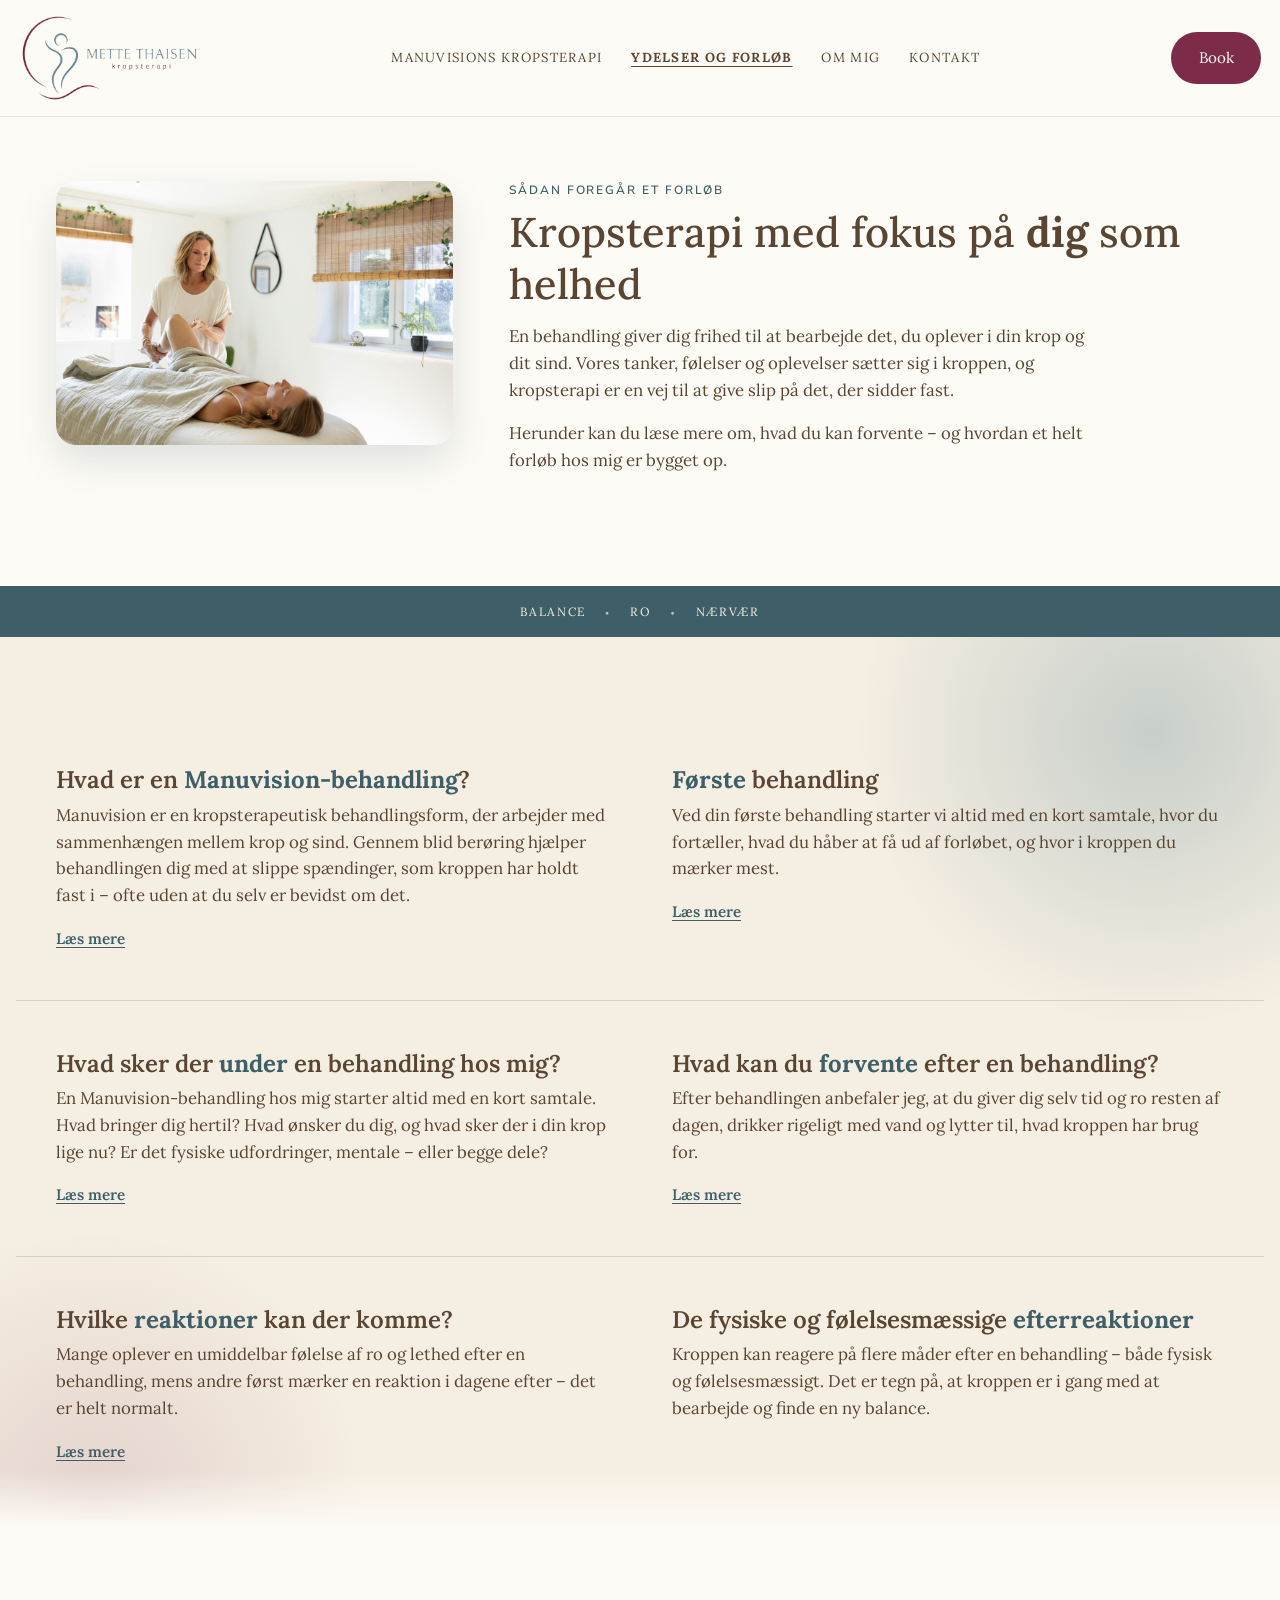
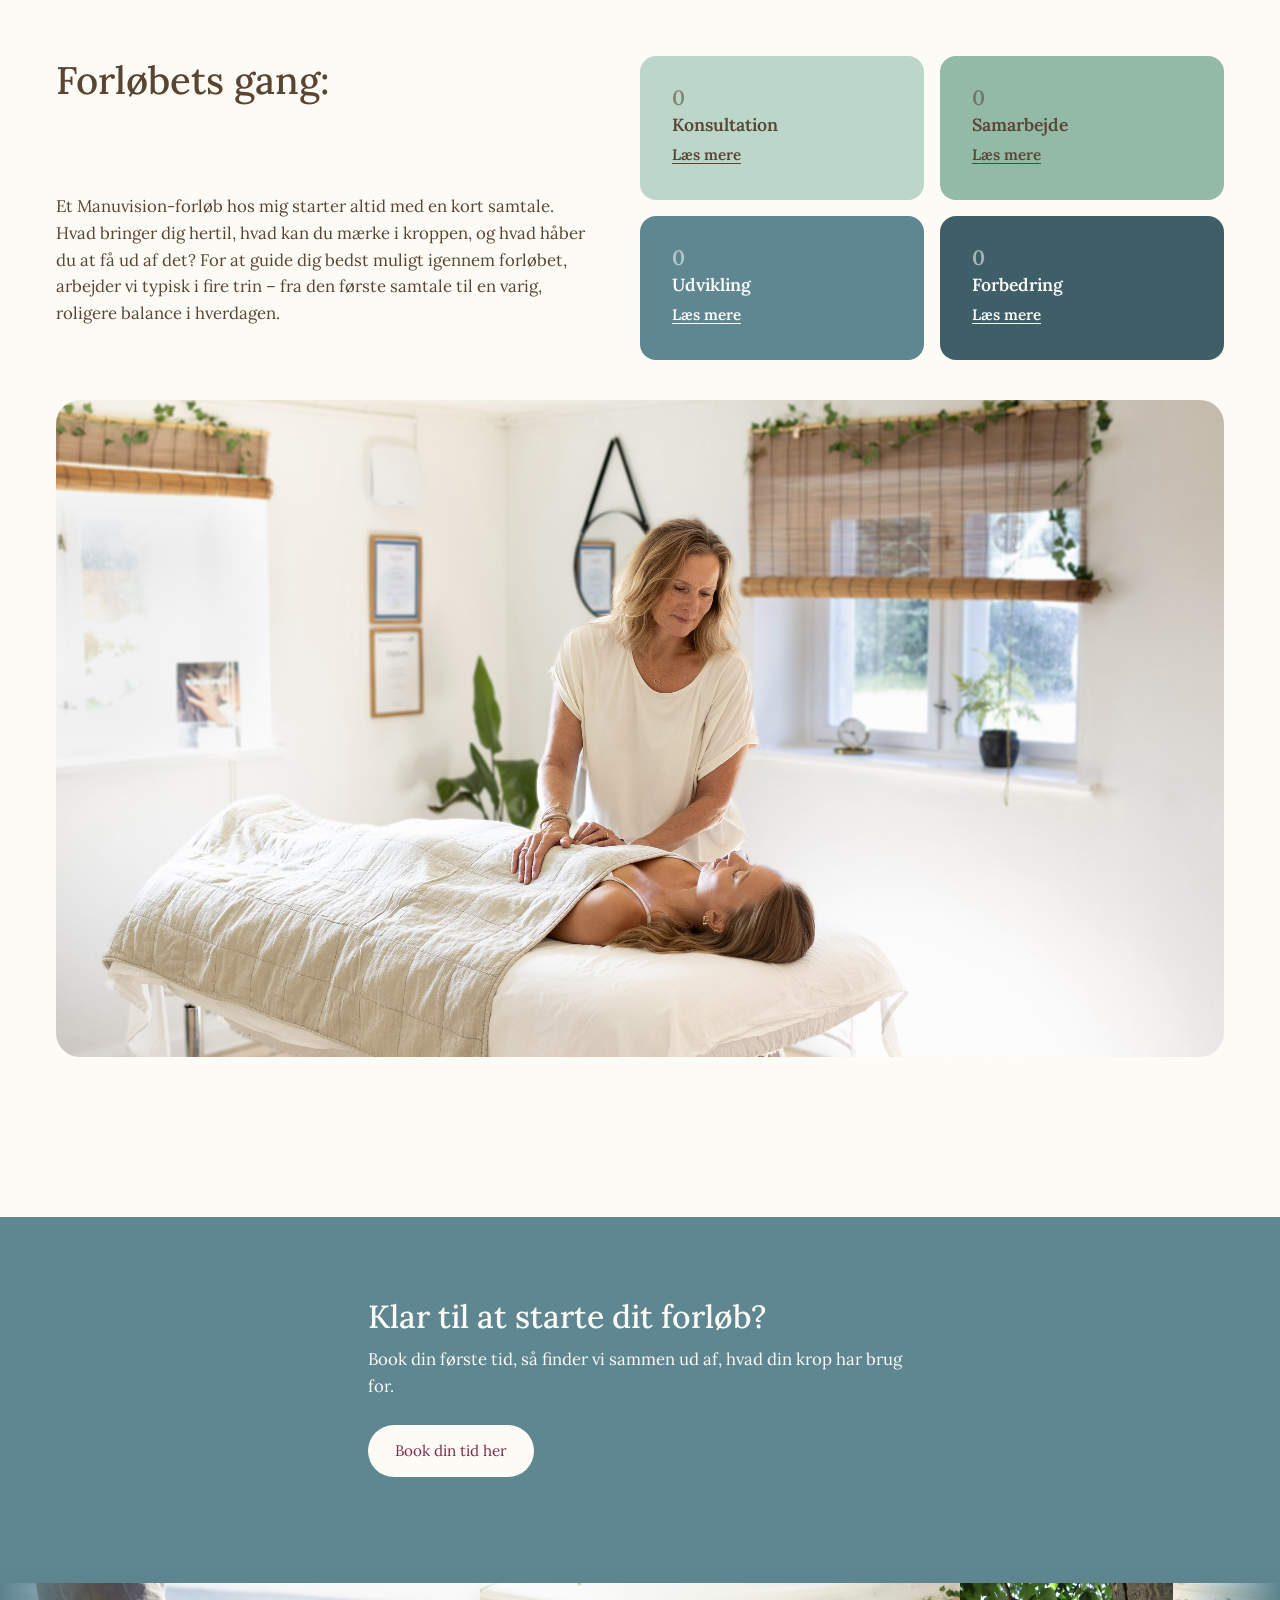
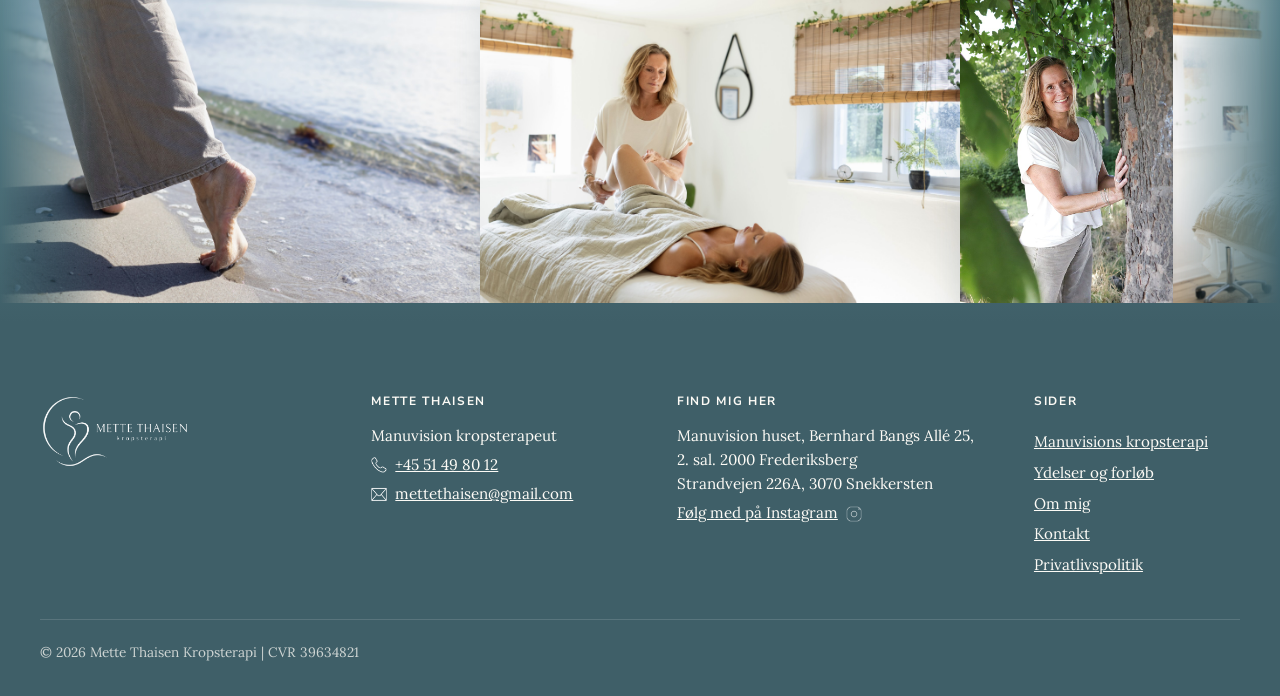
==== commit 926af0bf: "Brug samme skrift (Lora) alle steder - Lora i forskellige vægte til alt, undtagen de små underoversk" ====
--- a/forloeb.html
+++ b/forloeb.html
@@ -12,7 +12,7 @@
   <link rel="apple-touch-icon" href="images/favicon/apple-touch-icon.png">
   <link rel="preconnect" href="https://fonts.googleapis.com">
   <link
-    href="https://fonts.googleapis.com/css2?family=Lora:ital,wght@0,400..700;1,400..700&family=Fraunces:ital,opsz,wght@0,9..144,400..700;1,9..144,400..700&family=Nunito+Sans:ital,wght@0,300..800;1,300..800&family=Alex+Brush&display=swap"
+    href="https://fonts.googleapis.com/css2?family=Lora:ital,wght@0,400..700;1,400..700&family=Nunito+Sans:ital,wght@0,300..800;1,300..800&display=swap"
     rel="stylesheet">
   <!-- Fortæller CSS, at JavaScript virker (bruges til de rolige animationer) -->
   <script>document.documentElement.classList.add("js");</script>
--- a/css/base.css
+++ b/css/base.css
@@ -62,12 +62,13 @@
   --fs-label: 0.75rem; /* små labels med store bogstaver */
   --fs-pris: 1.8rem; /* priser */
   /* SKRIFTTYPER – ét sted for hele sitet.
-     Fraunces er en blød, varm serif til overskrifter og tal;
-     Nunito Sans er en rolig, afrundet sans til al løbende tekst. */
-  --font-overskrift: "Lora", Georgia, "Times New Roman", serif;
-  --font-hero: "Fraunces", Georgia, "Times New Roman", serif; /* hero'en beholder sin egen skrift */
-  --font-tekst: "Nunito Sans", "Segoe UI", Arial, sans-serif;
-  --font-skrift: "Alex Brush", "Fraunces", cursive; /* kun signatur-båndet */
+     Lora (en blød, rolig serif) bruges ALLE steder – overskrifter,
+     brødtekst, menu og knapper – bare i forskellige vægte (400-700)
+     og kursiv. Kun de små underoverskrifter (labels med store
+     bogstaver) er sat i Nunito Sans. */
+  --font-tekst: "Lora", Georgia, "Times New Roman", serif;
+  --font-overskrift: var(--font-tekst);
+  --font-label: "Nunito Sans", "Segoe UI", Arial, sans-serif;
   --fade: 3.5rem;
   --sidepadding: max(1.8rem, calc((100% - 73rem) / 2)); /* indhold i midterspalte, bånd i fuld bredde */
 }
@@ -161,6 +162,12 @@
   }
 }
 
+/* De små underoverskrifter (labels over overskrifterne) er i Nunito Sans */
+.kicker,
+.udmaerkelser-kicker {
+  font-family: var(--font-label);
+}
+
 /* Ét fremhævet ord i en overskrift: fed, i samme brune farve som teksten */
 .ord-fremhaevet {
   font-weight: 700;
@@ -512,7 +519,6 @@
 /* Mobil: teksten har luft i siderne, men billedet trækkes ud til
    kanten med negativ margin (-1.5rem) */
 .hero {
-  --font-overskrift: var(--font-hero);
   padding: 0 1.5rem;
 }
 
@@ -885,7 +891,7 @@
 }
 
 footer h2 {
-  font-family: var(--font-tekst);
+  font-family: var(--font-label);
   font-size: var(--fs-label);
   font-weight: 700;
   letter-spacing: 0.14em;
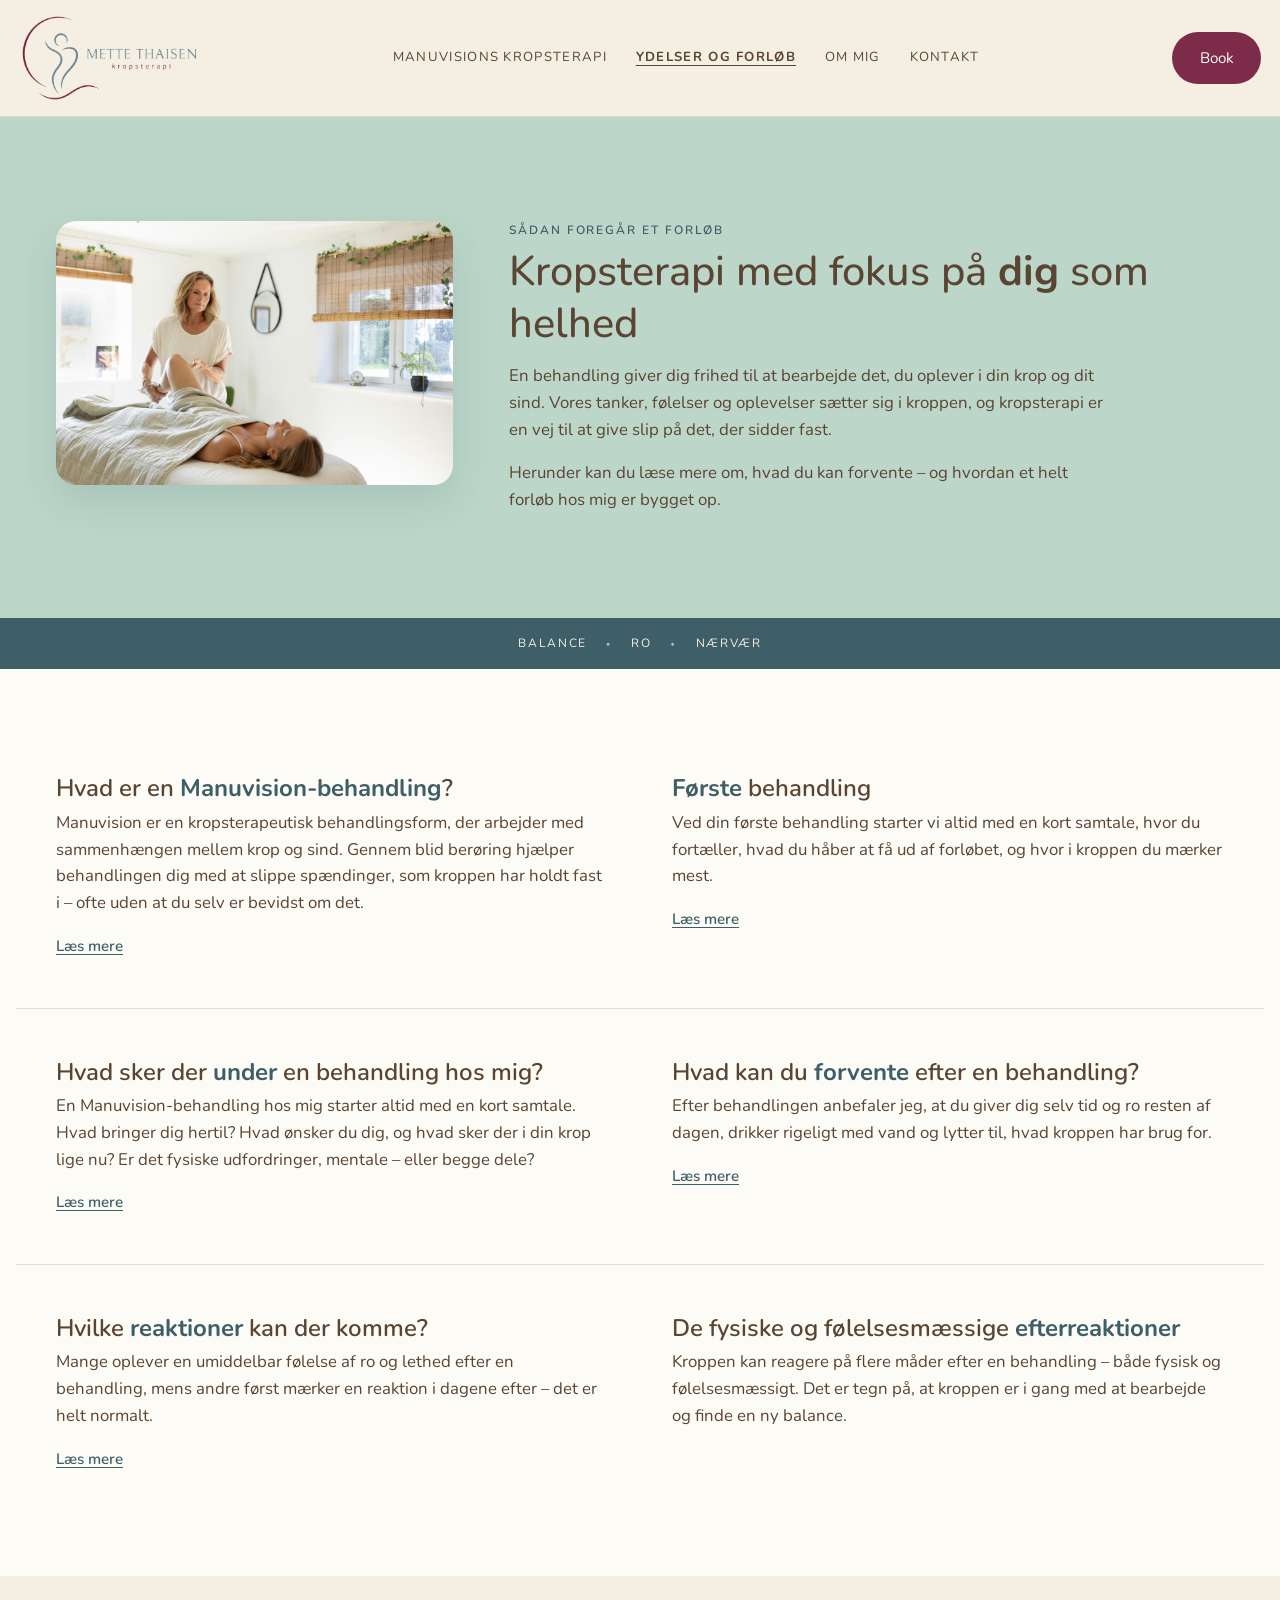
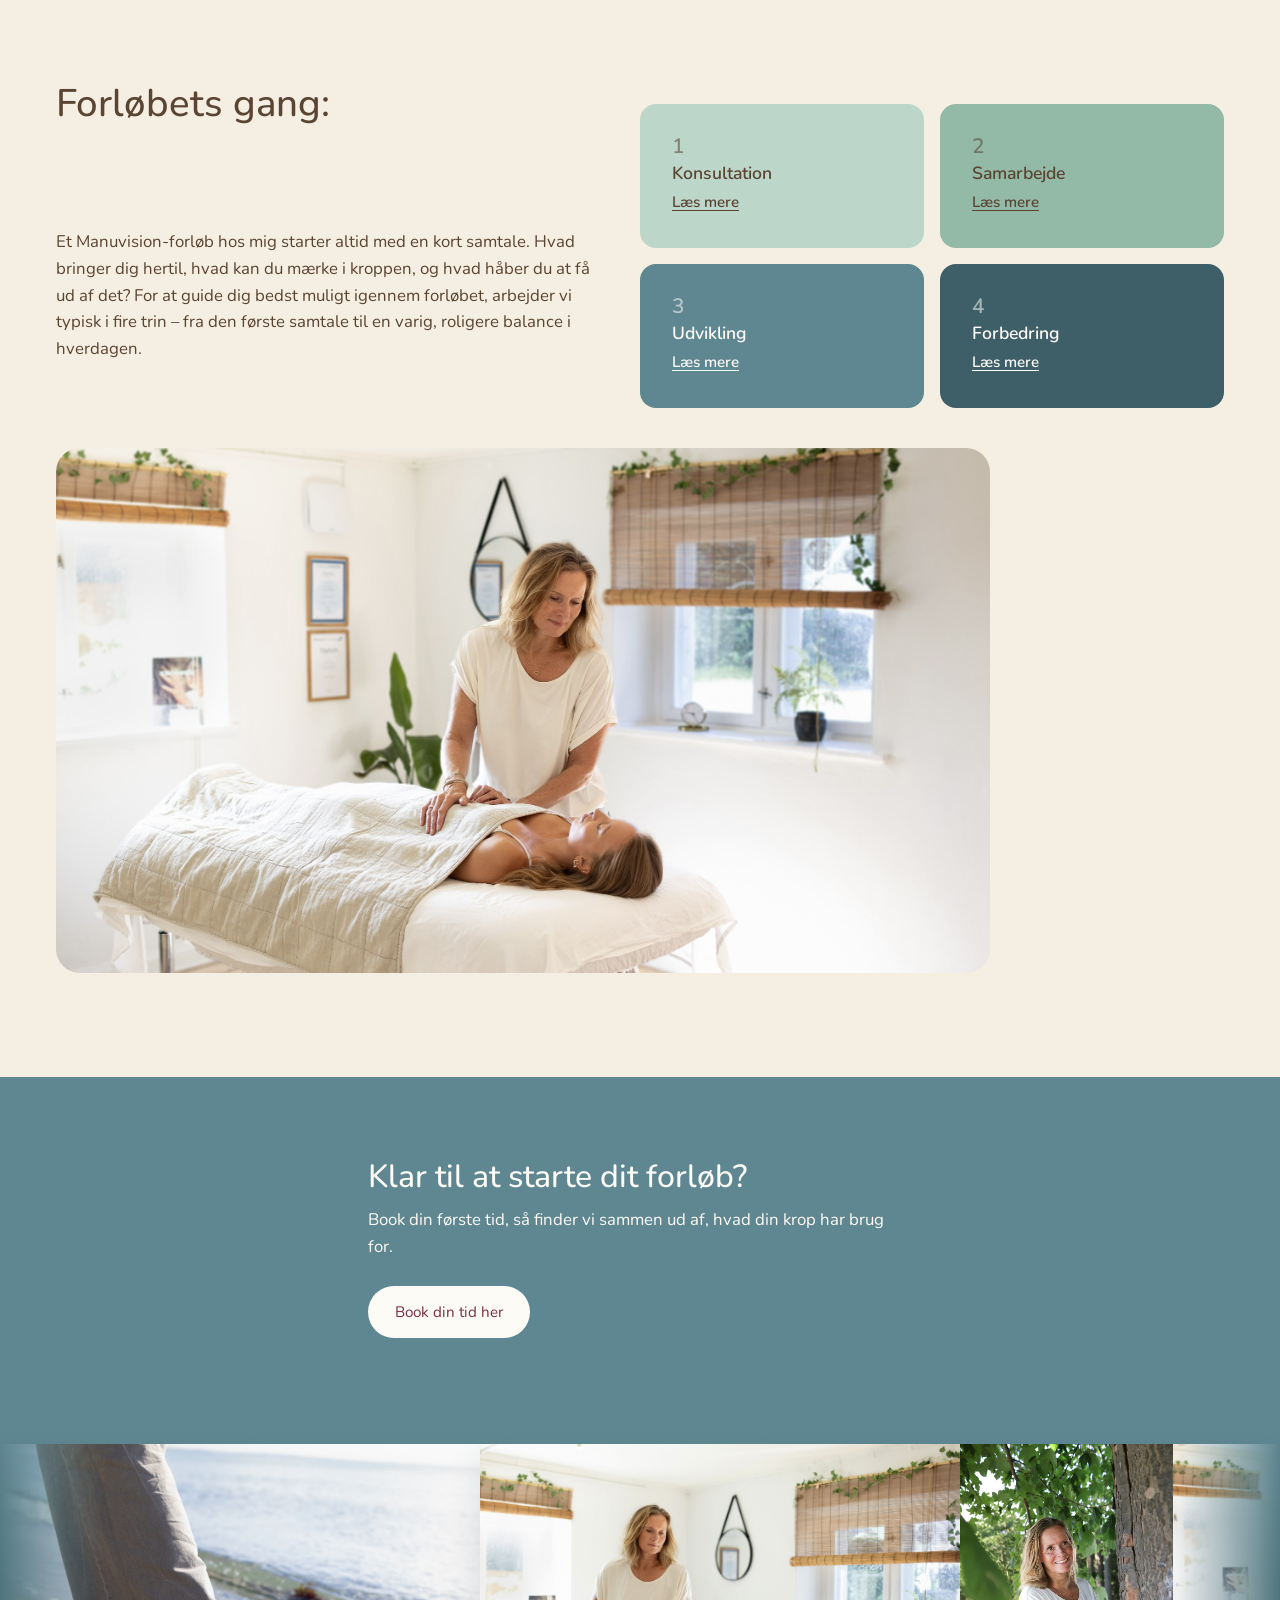
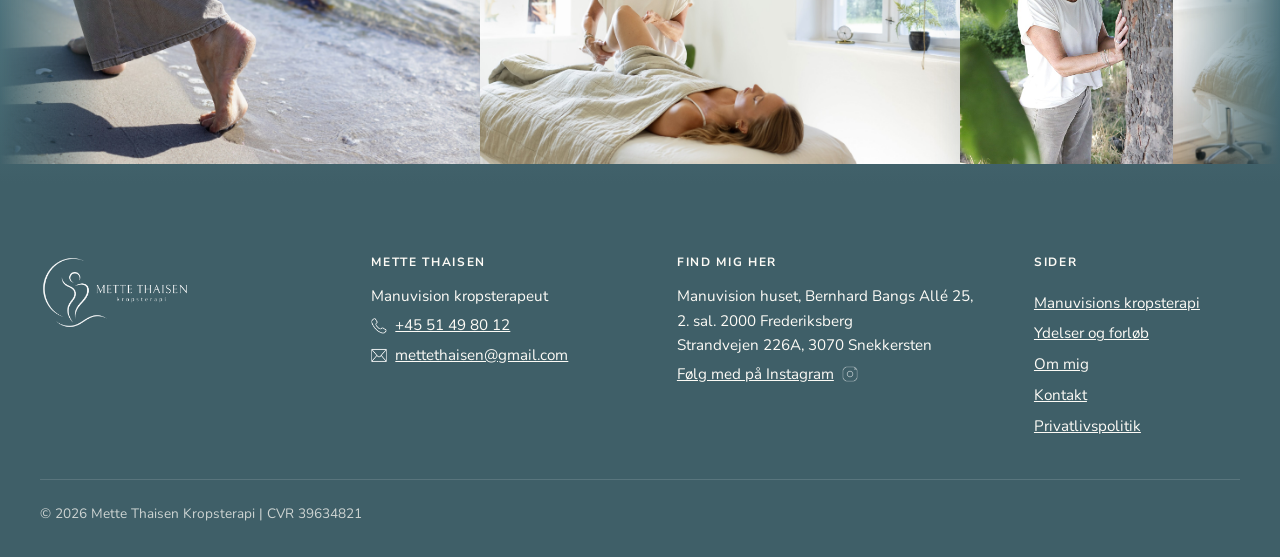
==== commit b1cf9332: "Refactor CSS styles across multiple files for consistency and improved design - Updated base.css to " ====
--- a/forloeb.html
+++ b/forloeb.html
@@ -12,7 +12,7 @@
   <link rel="apple-touch-icon" href="images/favicon/apple-touch-icon.png">
   <link rel="preconnect" href="https://fonts.googleapis.com">
   <link
-    href="https://fonts.googleapis.com/css2?family=Lora:ital,wght@0,400..700;1,400..700&family=Nunito+Sans:ital,wght@0,300..800;1,300..800&display=swap"
+    href="https://fonts.googleapis.com/css2?family=Nunito:wght@300..800&family=Nunito+Sans:ital,wght@0,300..800;1,300..800&family=Alex+Brush&display=swap"
     rel="stylesheet">
   <!-- Fortæller CSS, at JavaScript virker (bruges til de rolige animationer) -->
   <script>document.documentElement.classList.add("js");</script>
--- a/css/base.css
+++ b/css/base.css
@@ -1,36 +1,3 @@
-/* ============================================================
-   METTE THAISEN – KROPSTERAPI
-   base.css  –  FÆLLES styling for ALLE sider
-
-   Hver side loader base.css FØRST og derefter sin egen fil
-   (fx css/priser.css). Når to regler rammer det samme og er lige
-   "stærke", vinder den, der står SIDST – derfor bygger sidernes
-   egne filer ovenpå denne.
-
-   Indhold:
-   1. Grundlag  – farver, tekst og sektioner
-   2. Header og navigation
-   3. Knapper
-   4. Hero og sidebanner (topbilleder)
-   5. Kort med billede
-   6. "Læs mere"-bokse (<details>)
-   7. Footer
-   8. Galleri-karrusel (lige over footeren)
-   9. Bløde overgange
-   10. Rolige animationer
-   11. Udtalelser ("Hvad andre siger" – bruges på forsiden og Om mig)
-   12. Bånd i fuld bredde og bløde farveskær
-   13. Billeder: blød skygge og zoom
-
-   NOTER TIL DIG SELV:
-   - rem  = størrelse i forhold til skriftstørrelsen (1rem ≈ 16px)
-   - @media (min-width: 700px) = "gælder kun på skærme, der er
-   mindst 700px brede" (tablet/computer). Uden media query =
-   mobil først, og større skærme bygger ovenpå.
-   - Vi bruger kun klasser (.navn) i vores selectors. id bruges
-   kun til spring-links (#balance, #ro, #nerver, #kontaktinfo).
-   ============================================================ */
-
 /* ============================================================
    1. GRUNDLAG
    ============================================================ */
@@ -41,6 +8,7 @@
   --lyscreme: #f6f2e8;
   --creme: #f5eee2; /* sidens baggrund */
   --sand: #ece1cd; /* lidt mørkere beige til bokse */
+  --lyseblaa: #e4eef0; /* meget lys blå til bånd */
   --salvie-lys: #bcd6c9;
   --salvie: #93b9a7;
   --petroleum: #5f8791;
@@ -62,14 +30,14 @@
   --fs-label: 0.75rem; /* små labels med store bogstaver */
   --fs-pris: 1.8rem; /* priser */
   /* SKRIFTTYPER – ét sted for hele sitet.
-     Lora (en blød, rolig serif) bruges ALLE steder – overskrifter,
-     brødtekst, menu og knapper – bare i forskellige vægte (400-700)
-     og kursiv. Kun de små underoverskrifter (labels med store
-     bogstaver) er sat i Nunito Sans. */
-  --font-tekst: "Lora", Georgia, "Times New Roman", serif;
+     Nunito (en blød, afrundet og rolig skrift) bruges ALLE steder –
+     overskrifter, brødtekst, menu og knapper – bare i forskellige
+     vægte (300-800). Kun de små underoverskrifter (labels med store
+     bogstaver) er sat i Nunito Sans, og signatur-båndet i skriveskrift. */
+  --font-tekst: "Nunito", "Nunito Sans", "Segoe UI", Arial, sans-serif;
   --font-overskrift: var(--font-tekst);
   --font-label: "Nunito Sans", "Segoe UI", Arial, sans-serif;
-  --fade: 3.5rem;
+  --font-skrift: "Alex Brush", cursive; /* kun signatur-båndet på forsiden */
   --sidepadding: max(1.8rem, calc((100% - 73rem) / 2)); /* indhold i midterspalte, bånd i fuld bredde */
 }
 
@@ -198,41 +166,27 @@
 }
 
 /* SEKTIONER
-   Alt hovedindhold ligger i ÉN centreret spalte:
-   - max-width holder linjerne kortere på store skærme
-   - margin-inline: auto centrerer spalten vandret
-   - margin-block giver luft mellem sektionerne
-   - padding giver luft indeni sektionen
+   Hver sektion er et BÅND i fuld bredde:
+   - baggrunden går helt ud til skærmens kanter
+   - indholdet står i midterspalten (--sidepadding = mindst 1.8rem
+     sideluft, aldrig bredere end 73rem)
+   - båndene sidder helt op ad hinanden (ingen hvide huller), og
+     farverne skifter: hvid, creme, lyseblå, lys salvie ...
    Undtagelser med egne regler: header, hero, det farvede bånd
    (.bjaelke) og footer. */
 main section,
 main .sidebanner {
-  max-width: 78rem;
-  margin-inline: auto;
-  margin-block: 4rem;
-  padding: 2.5rem 1.8rem;
-}
-
-/* Sektioner med farvet baggrund får ekstra luft indeni.
-   Selve farverne sættes i sidernes egne CSS-filer. */
-.forloebets-gang,
-.prisvalg,
-.tryg-rum {
-  padding: 4.5rem 1.8rem;
+  max-width: none;
+  margin-block: 0;
+  padding-block: 4.5rem;
+  padding-inline: var(--sidepadding);
 }
 
 /* --- Tablet: fra 700px og op --- */
 @media (min-width: 700px) {
   main section,
   main .sidebanner {
-    margin-block: 8rem;
-    padding: 4rem 2.5rem;
-  }
-
-  .forloebets-gang,
-  .prisvalg,
-  .tryg-rum {
-    padding: 6rem 2.5rem;
+    padding-block: 6.5rem;
   }
 }
 
@@ -250,7 +204,7 @@
 header {
   position: sticky; /* bliver stående øverst, når man scroller */
   top: 0;
-  background-color: var(--hvid);
+  background-color: var(--creme);
   padding: 0.8rem 1.2rem;
   z-index: 10; /* ligger ovenpå indholdet under headeren */
   border-bottom: 1px solid rgba(63, 95, 104, 0.15); /* tynd streg i stedet for skygge */
@@ -313,7 +267,7 @@
   top: 100%;
   margin-top: 0.6rem;
   z-index: 20; /* ovenpå hero-billedet lige under */
-  background-color: var(--hvid);
+  background-color: var(--creme);
   border-radius: 10px;
   box-shadow: 0 6px 20px rgba(0, 0, 0, 0.12);
   padding: 1rem 1.4rem;
@@ -1059,38 +1013,7 @@
 }
 
 /* ============================================================
-   9. BLØDE OVERGANGE
-   De farvede bånd har ikke længere en skarp kant. Med mask-image
-   bliver båndets egen farve gradvist gennemsigtig mod kanten, så
-   den smelter sammen med sidens baggrund over/under.
-   --fade = hvor langt overgangen er (kortere end båndets
-   padding, så teksten aldrig bliver gennemsigtig).
-   Kanter mod et andet farvet bånd (fx grøn → sand) får ikke
-   overgang, ellers ville der stå en lys stribe imellem.
-   De mørkeblå bånd (signatur-båndet, book-båndet, priskortenes og
-   kontaktens bånd) fader IKKE – de har skarpe, rene kanter.
-   ============================================================ */
-
-/* Tone ud både øverst og nederst */
-.manu-intro {
-  -webkit-mask-image: linear-gradient(to bottom, transparent, #000 var(--fade), #000 calc(100% - var(--fade)), transparent);
-  mask-image: linear-gradient(to bottom, transparent, #000 var(--fade), #000 calc(100% - var(--fade)), transparent);
-}
-
-/* Kun øverst (båndet ligger op mod næste bånd eller galleriet nedenunder) */
-
-/* Kun nederst (båndet ligger op mod headeren eller et andet bånd ovenover) */
-.prisvalg,
-.historie,
-.sporgsmaal-svar,
-.chok-traume,
-.hvem-hjaelper {
-  -webkit-mask-image: linear-gradient(to top, transparent, #000 var(--fade));
-  mask-image: linear-gradient(to top, transparent, #000 var(--fade));
-}
-
-/* ============================================================
-   10. ROLIGE ANIMATIONER
+   9. ROLIGE ANIMATIONER
    Alt er langsomt og blødt – ingen hop eller blink. Det hele slås
    fra, hvis brugeren har bedt sit system om mindre bevægelse
    (se @media (prefers-reduced-motion) nederst).
@@ -1100,6 +1023,8 @@
    Klassen .js sættes i <head>, og .reveal/.synlig sættes af script.js.
    Uden JavaScript er alt bare synligt fra start. */
 .js .reveal {
+  opacity: 0;
+  transform: translateY(22px);
   transition: opacity 1s ease, transform 1s ease;
 }
 
@@ -1110,6 +1035,7 @@
 
 /* Kort/bokse i en gruppe kommer lidt efter hinanden */
 .js .reveal-barn {
+  opacity: 0; /* kun toning, ingen bevægelse – så kortene altid står på linje */
   transition: opacity 0.9s ease;
   transition-delay: calc(var(--nr, 0) * 0.12s);
 }
@@ -1194,7 +1120,7 @@
 }
 
 /* ============================================================
-   11. UDTALELSER ("Hvad andre siger")
+   10. UDTALELSER ("Hvad andre siger")
    Swipebar række af citat-kort i skiftende nuancer (sand → salvie → petroleum).
    Bruges på forsiden og på Om mig-siden.
    ============================================================ */
@@ -1335,95 +1261,7 @@
   display: none;
 }
 
-/* ============================================================
-   12. BÅND I FULD BREDDE OG BLØDE FARVESKÆR
-   De beige bånd har bløde farveskær bag sig, der langsomt driver.
-   ============================================================ */
-
-main .hjaelper-dig,
-#et-forloeb-hos-mig,
-.manu-intro,
-.chok-traume,
-.udmaerkelser,
-.udtalelser,
-.sporgsmaal-svar,
-.prisvalg {
-  position: relative;
-  overflow: clip; /* farveskærene bliver inde i deres eget bånd */
-  isolation: isolate; /* skærene ligger bag indholdet, men oven på båndets farve */
-}
-
-main .hjaelper-dig::before,
-#et-forloeb-hos-mig::before,
-.manu-intro::before,
-.chok-traume::before,
-.udmaerkelser::before,
-.udtalelser::before,
-.sporgsmaal-svar::before,
-.prisvalg::before {
-  content: "";
-  position: absolute;
-  z-index: -1;
-  top: -14rem;
-  right: -12rem;
-  width: 40rem;
-  height: 40rem;
-  border-radius: 50%;
-  background: radial-gradient(circle, rgba(95, 135, 145, 0.3), rgba(95, 135, 145, 0) 65%);
-  animation: skaer-drift 26s ease-in-out infinite alternate;
-  pointer-events: none;
-}
-
-main .hjaelper-dig::after,
-#et-forloeb-hos-mig::after,
-.manu-intro::after,
-.chok-traume::after,
-.udmaerkelser::after,
-.udtalelser::after,
-.sporgsmaal-svar::after,
-.prisvalg::after {
-  content: "";
-  position: absolute;
-  z-index: -1;
-  bottom: -16rem;
-  left: -12rem;
-  width: 36rem;
-  height: 36rem;
-  border-radius: 50%;
-  background: radial-gradient(circle, rgba(124, 44, 72, 0.14), rgba(124, 44, 72, 0) 65%);
-  animation: skaer-drift 32s ease-in-out infinite alternate-reverse;
-  pointer-events: none;
-}
-
-@keyframes skaer-drift {
-  from {
-  transform: translate(0, 0) scale(1);
-  }
-  to {
-  transform: translate(-3rem, 2.5rem) scale(1.12);
-  }
-}
-
 @media (prefers-reduced-motion: reduce) {
-  main .hjaelper-dig::before,
-  #et-forloeb-hos-mig::before,
-  .manu-intro::before,
-  .chok-traume::before,
-  .udmaerkelser::before,
-  .udtalelser::before,
-  .sporgsmaal-svar::before,
-  .prisvalg::before,
-  main .hjaelper-dig::after,
-  #et-forloeb-hos-mig::after,
-  .manu-intro::after,
-  .chok-traume::after,
-  .udmaerkelser::after,
-  .udtalelser::after,
-  .sporgsmaal-svar::after,
-  .prisvalg::after {
-    animation: none;
-  }
-
   .kort-billede:hover,
   .balance-teaser img:hover,
   .om-intro figure img:hover,
@@ -1438,7 +1276,7 @@
 }
 
 /* ============================================================
-   13. BILLEDER
+   11. BILLEDER
    Blød skygge, og de zoomer blidt, når man peger på dem.
    ============================================================ */
 
--- a/css/forloeb.css
+++ b/css/forloeb.css
@@ -13,16 +13,17 @@
 
 /* ============================================================
    1. INTRO
-   Kort tekst med et lille foto ved siden – intet stort banner.
+   Lys salvie bånd i fuld bredde med foto og kort tekst.
    ============================================================ */
 
 .forloeb-intro {
   display: flex;
   flex-direction: column;
   gap: 1.6rem;
-  max-width: 78rem;
-  margin: 4rem auto 0;
-  padding: 0 1.8rem;
+  max-width: none;
+  margin: 0;
+  padding: 4.5rem var(--sidepadding);
+  background-color: var(--salvie-lys);
 }
 
 .forloeb-intro figure {
@@ -55,7 +56,7 @@
   .forloeb-intro {
     flex-direction: row;
     gap: 3.5rem;
-    padding-inline: 2.5rem;
+    padding-block: 6.5rem;
     align-items: stretch;
   }
 
@@ -95,8 +96,7 @@
   display: flex;
   flex-wrap: wrap;
   justify-content: center;
-  margin: 5rem 0 0;
-  margin-top: 5rem;
+  margin: 0; /* sidder helt op ad intro-båndet, som ord-båndet på forsiden */
   padding: 1rem 1.8rem;
   gap: 0.3rem 1.2rem;
   background-color: var(--petroleum-moerk);
@@ -126,14 +126,13 @@
 
 @media (min-width: 700px) {
   .faner {
-    margin-top: 7rem;
     padding: 1rem 2.5rem;
   }
 }
 
 /* ============================================================
    3. SPØRGSMÅL / SVAR
-   Sandfarvet bånd i fuld bredde (samme farve som headeren).
+   Hvidt bånd i fuld bredde.
    Teksten holdes i en smal spalte, så linjerne er behagelige
    at læse.
    ============================================================ */
@@ -143,8 +142,8 @@
   /* ingen margin – sektionen skal støde direkte op til "Forløbets
      gang", så der ikke er en lys creme-stribe imellem */
   margin-block: 0;
-  padding: 5.5rem 0 4rem; /* luft mellem fanerne og første række */
-  background-color: var(--creme);
+  padding: 4.5rem 0;
+  background-color: var(--hvid);
 }
 
 /* Hver spørgsmålsgruppe holdes i samme spalte som resten af siden */
@@ -192,7 +191,7 @@
 
 @media (min-width: 700px) {
   .sporgsmaal-svar {
-    padding: 8rem 0 4rem; /* luft mellem fanerne og første række */
+    padding: 6.5rem 0;
   }
 
   .qa-gruppe {
@@ -221,7 +220,7 @@
 
 /* ============================================================
    4. FORLØBETS GANG
-   Sandfarvet sektion i FULD bredde (kant til kant). Indholdet
+   Cremefarvet sektion i FULD bredde (kant til kant). Indholdet
    holdes i samme spalte som resten (se reglen med brødtekst + trin-liste).
    Fire farvede trin-kort – samme grøn/blå-skala som "Mine ydelser".
    ============================================================ */
@@ -233,8 +232,8 @@
   /* ingen margin – sektionen skal støde helt op til "Spørgsmål/svar"
      ovenfor (ingen lys creme-stribe) og til footeren nedenfor */
   margin: 0;
-  padding: 0rem; /* ingen top-padding – den hvide bjælke er flush med toppen */
-  background-color: var(--hvid);
+  padding: 0 0 4.5rem; /* titel-feltet øverst har selv luft */
+  background-color: var(--creme);
 }
 
 /* Brødtekst og trin-liste holdes i midterspalten. Titel-bjælken og
@@ -251,7 +250,7 @@
 .forloebets-gang-top {
   position: relative;
   overflow: hidden;
-  padding-block: 3rem 0.5rem;
+  padding-block: 4.5rem 0.5rem;
   margin-bottom: 1.5rem;
 }
 
@@ -262,6 +261,7 @@
 }
 
 .trin-liste {
+  counter-reset: trin; /* tæller trinene 1, 2, 3, 4 */
   list-style: none;
   margin: 3rem 0;
   display: grid;
@@ -271,6 +271,7 @@
 .trin {
   border-radius: 16px;
   padding: 1.6rem 1.4rem;
+  counter-increment: trin;
 }
 
 .trin h3 {
@@ -322,7 +323,7 @@
 
 @media (min-width: 700px) {
   .forloebets-gang {
-    padding: 0 0 10rem;
+    padding: 0 0 6.5rem;
   }
 
   /* brødtekst og trin-liste får samme sideluft som overskriften (2.5rem),
@@ -337,7 +338,7 @@
      sektionen (også trin-listen og CTA-kortet), så luften hobede sig
      op nedover og gjorde hele sektionen rodet */
   .forloebets-gang-top {
-    padding-block: 8rem 1rem;
+    padding-block: 6.5rem 1rem;
     margin-bottom: 2.5rem;
   }
 
@@ -416,7 +417,8 @@
 .forloeb-gang-foto {
   object-fit: cover;
   border-radius: 24px;
-  margin-top: 2.4rem;
+  margin: 2.4rem 1.8rem 0; /* samme sideluft som resten af siden */
+  width: calc(100% - 3.6rem);
 }
 
 .forloeb-gang-foto,
@@ -430,7 +432,7 @@
     grid-column: 2 / 4;
     grid-row: 3;
     margin: 2.5rem 2.5rem 0;
-    width: calc(100% - 5rem);
+    width: calc((100% - 5rem) * 0.8); /* lidt smallere end spalten */
   }
 }
 
@@ -440,3 +442,10 @@
     aspect-ratio: 16 / 9;
   }
 }
+
+@media (min-width: 700px) and (max-width: 999px) {
+  .forloeb-gang-foto {
+    margin-inline: 2.5rem;
+    width: calc((100% - 5rem) * 0.85);
+  }
+}
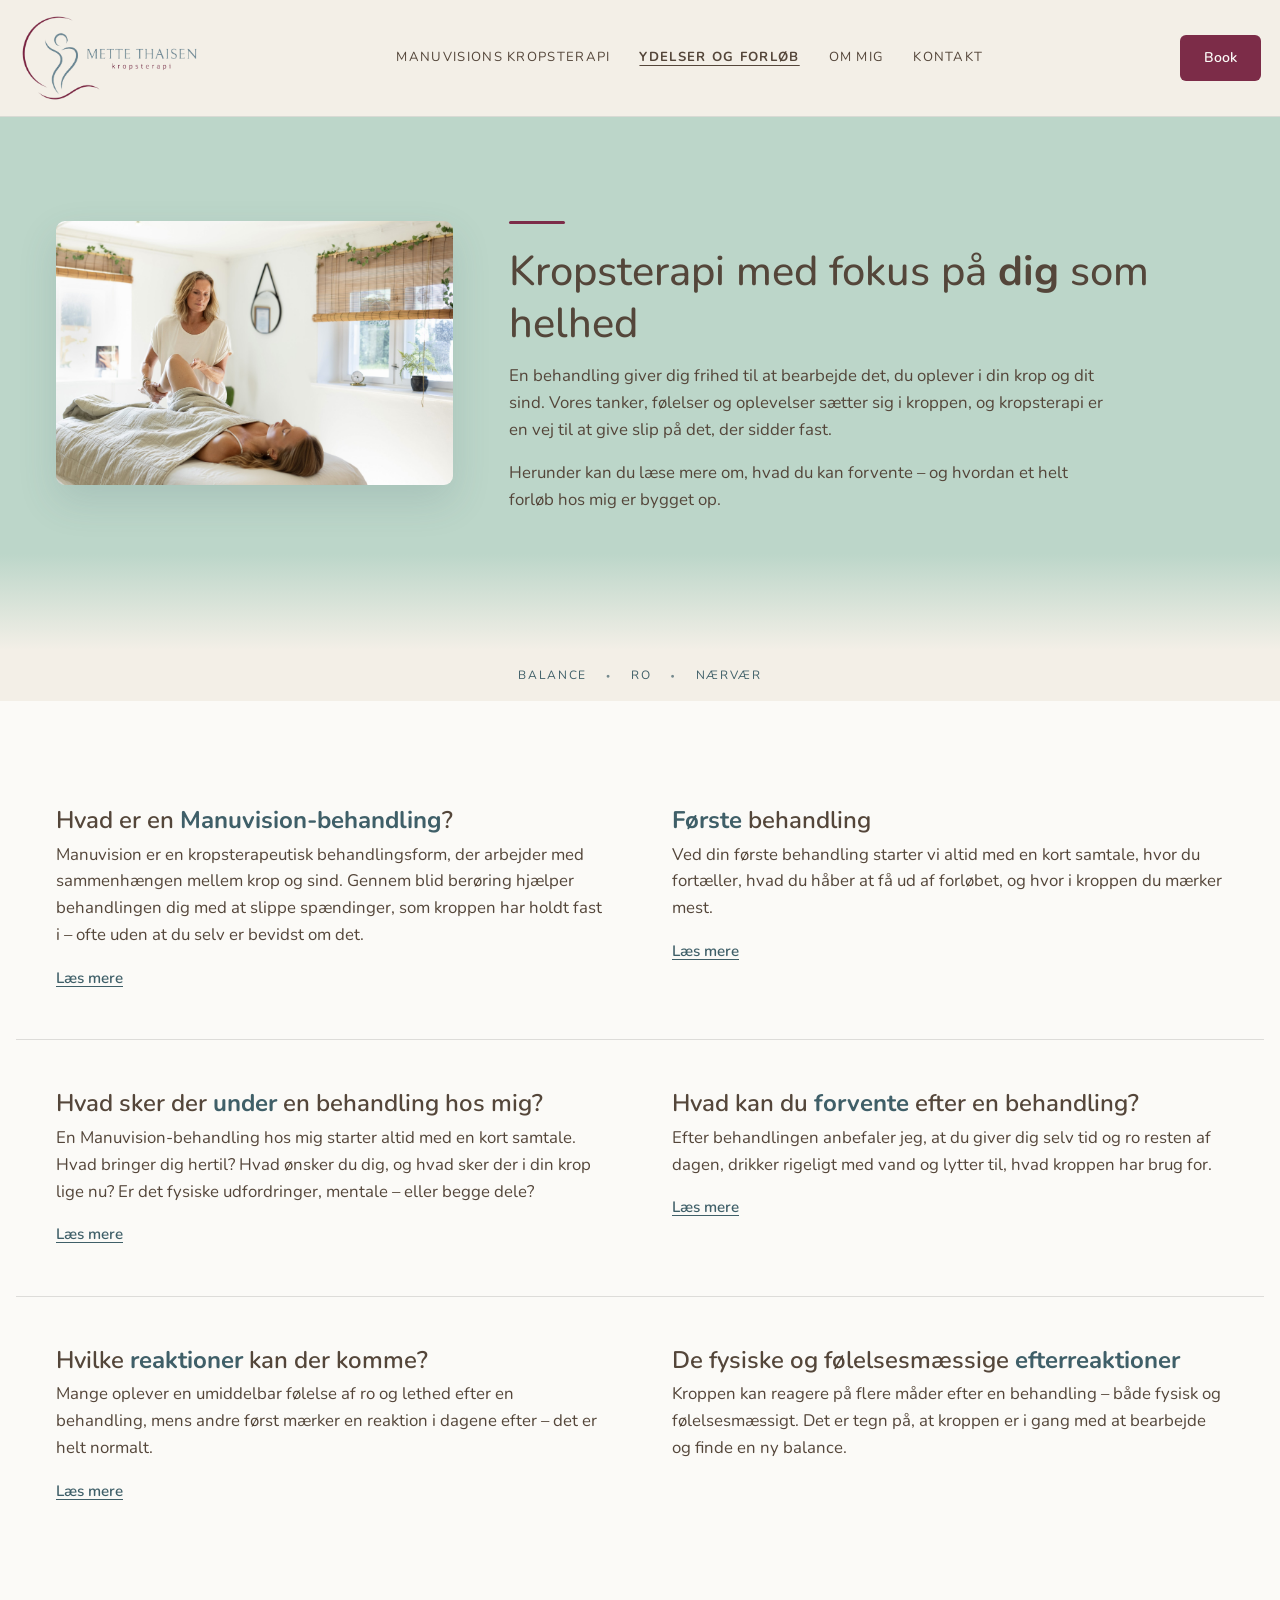
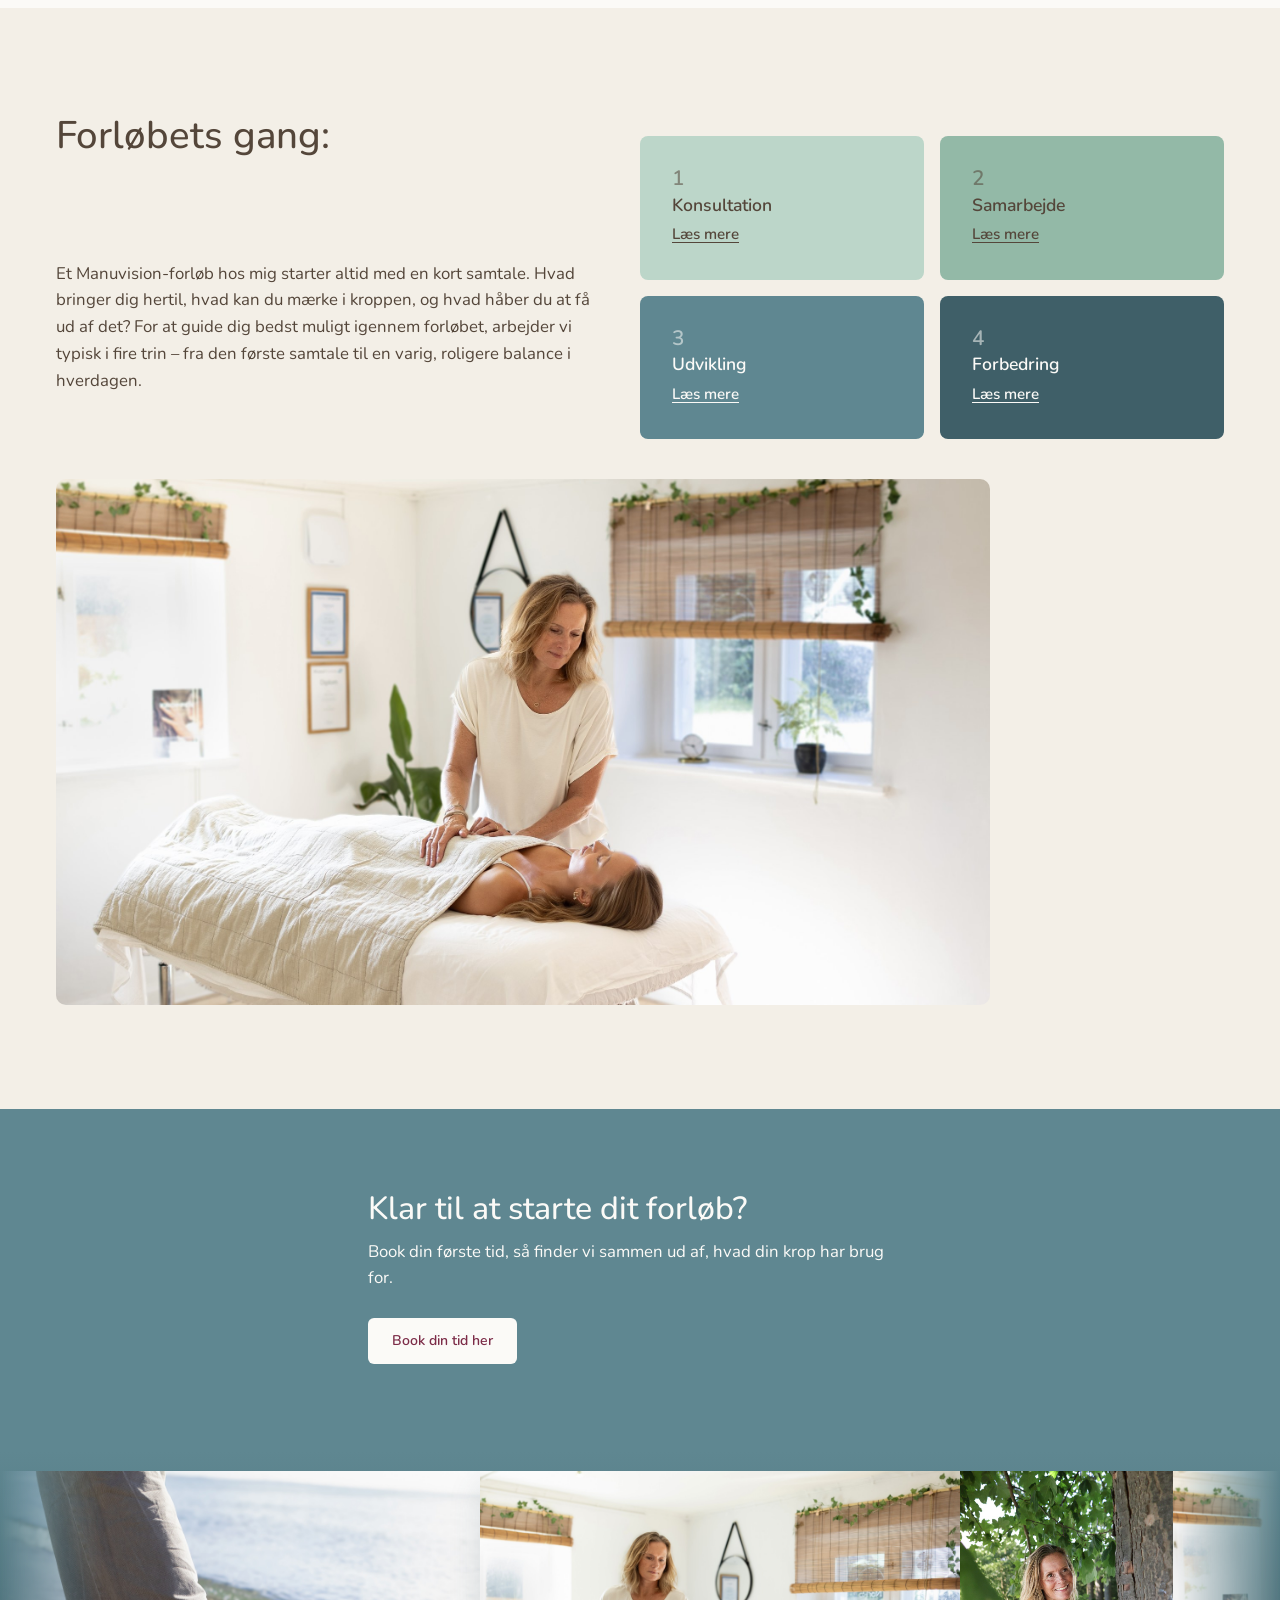
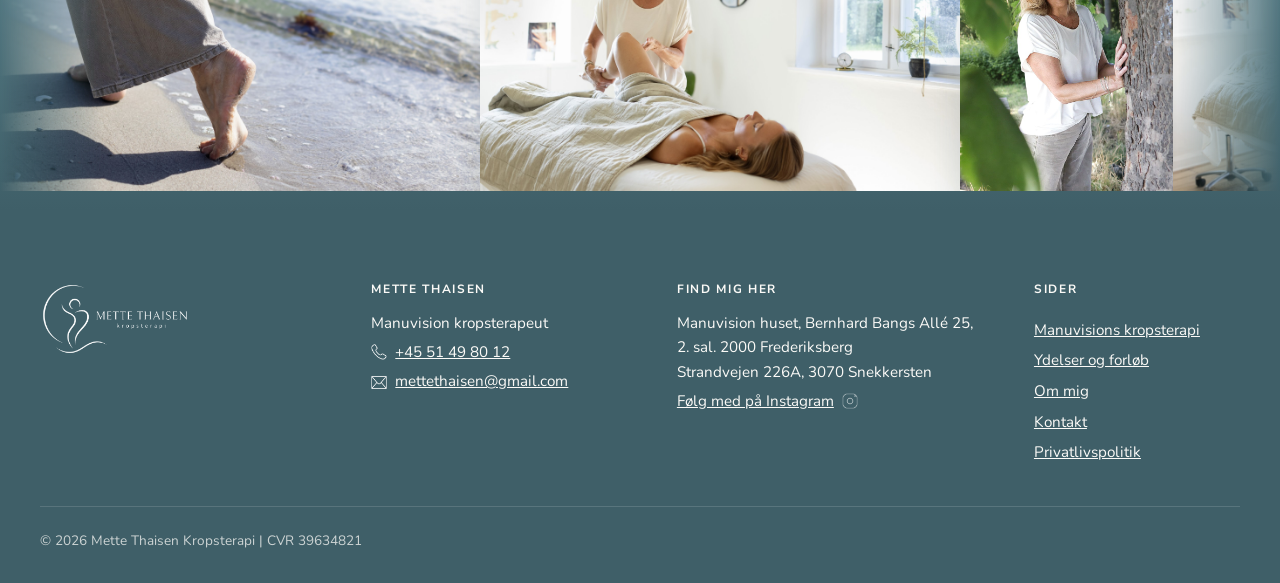
==== commit cfc87858: "Refactor button styles for consistency and modern appearance; update layout and remove unnecessary l" ====
--- a/forloeb.html
+++ b/forloeb.html
@@ -59,7 +59,6 @@
         <img src="images/billeder/behandling-af-ben.jpg" alt="Mette Thaisen giver en behandling i klinikken">
       </figure>
       <div class="forloeb-intro-tekst">
-        <p class="kicker">Sådan foregår et forløb</p>
         <h1>Kropsterapi med fokus på <span class="ord-fremhaevet">dig</span> som helhed</h1>
         <p>En behandling giver dig frihed til at bearbejde det, du oplever i din krop og dit sind. Vores tanker,
           følelser og oplevelser sætter sig i kroppen, og kropsterapi er en vej til at give slip på det, der sidder
--- a/css/base.css
+++ b/css/base.css
@@ -5,9 +5,9 @@
 /* Farverne ligger ét sted. Bruges som var(--navn) resten af siden.
    Vil du ændre en farve på hele sitet, skal du kun rette her. */
 :root {
-  --lyscreme: #f6f2e8;
-  --creme: #f5eee2; /* sidens baggrund */
-  --sand: #ece1cd; /* lidt mørkere beige til bokse */
+  --lyscreme: #f4f1ea;
+  --creme: #f3efe7; /* sidens baggrund */
+  --sand: #e9e2d3; /* lidt mørkere beige til bokse */
   --lyseblaa: #e4eef0; /* meget lys blå til bånd */
   --salvie-lys: #bcd6c9;
   --salvie: #93b9a7;
@@ -15,8 +15,8 @@
   --petroleum-moerk: #3f5f68; /* footer og mørke bånd */
   --bordeaux: #7c2c48; /* knapper og accent */
   --bordeaux-moerk: #5c1f36; /* hover på bordeaux */
-  --tekst: #5a4432; /* varm brun tekst (blødere end sort, men stadig tydelig) */
-  --hvid: #fdfbf6; /* en blød, varm "hvid" – ikke skarp hvid */
+  --tekst: #54463a; /* varm brun tekst (blødere end sort, men stadig tydelig) */
+  --hvid: #fbfaf7; /* en blød, varm "hvid" – ikke skarp hvid */
   /* SKRIFTSTØRRELSER – ét sted for hele sitet, ud fra hierarki.
      Alle overskrifter og tekster bruger disse, så de har samme
      størrelse på alle sider. Tallene bliver større fra 700px (se nedenfor). */
@@ -290,9 +290,10 @@
 .menu-links .book-knap {
   background-color: var(--bordeaux);
   color: var(--hvid);
-  padding: 0.85rem 1.7rem; /* samme størrelse som .knap */
-  font-size: 0.95rem;
-  border-radius: 30px;
+  padding: 0.75rem 1.5rem; /* samme størrelse som .knap */
+  font-size: 0.88rem;
+  font-weight: 600;
+  border-radius: 6px;
   text-align: center;
 }
 
@@ -315,9 +316,10 @@
 .book-knap-desktop {
   display: none;
   text-decoration: none;
-  font-size: 0.95rem;
-  padding: 0.85rem 1.7rem; /* samme størrelse som .knap */
-  border-radius: 30px;
+  font-size: 0.88rem;
+  font-weight: 600;
+  padding: 0.75rem 1.5rem; /* samme størrelse som .knap */
+  border-radius: 6px;
   text-align: center;
   background-color: var(--bordeaux);
   border-color: var(--bordeaux);
@@ -409,9 +411,10 @@
   background-color: var(--bordeaux);
   color: var(--hvid);
   text-decoration: none;
-  padding: 0.85rem 1.7rem;
-  border-radius: 30px; /* så høj værdi = helt runde ender */
-  font-size: 0.95rem;
+  padding: 0.75rem 1.5rem;
+  border-radius: 6px; /* små, bløde hjørner – næsten firkantet */
+  font-size: 0.88rem;
+  font-weight: 600;
   text-align: center;
   margin-top: 0.5rem;
 }
@@ -422,17 +425,18 @@
 
 .knap-lys {
   display: inline-block;
-  background-color: var(--hvid);
+  background-color: transparent; /* ingen hvid fyld, så den ikke ligner et søgefelt */
   color: var(--petroleum-moerk);
   text-decoration: none;
-  padding: 0.85rem 1.7rem;
-  border-radius: 30px;
-  font-size: 0.95rem;
+  padding: 0.75rem 1.5rem;
+  border-radius: 6px;
+  font-size: 0.88rem;
+  font-weight: 600;
   text-align: center;
   margin-top: 0.5rem;
   /* Kanten laves med en indvendig skygge i stedet for border, så den
      lyse knap bliver præcis lige så stor som den fyldte. */
-  box-shadow: inset 0 0 0 2px var(--petroleum-moerk);
+  box-shadow: inset 0 0 0 1.5px var(--petroleum-moerk);
 }
 
 .knap-lys:hover {
@@ -709,7 +713,7 @@
 
 .forloeb-kort img,
 .historie img {
-  border-radius: 16px;
+  border-radius: 8px;
   margin: 1.2rem auto;
 }
 
@@ -744,7 +748,7 @@
    ============================================================ */
 
 details {
-  border-radius: 12px;
+  border-radius: 6px;
   margin: 0.6rem 0 1.2rem 0;
 }
 
@@ -1159,7 +1163,7 @@
   flex: 0 0 82%;
   scroll-snap-align: start;
   margin: 0;
-  border-radius: 20px;
+  border-radius: 9px;
   padding: 2.6rem 1.8rem 2rem;
   font-style: italic;
   line-height: 1.7;
@@ -1304,3 +1308,53 @@
 .tryg-rum img:hover {
   transform: scale(1.025);
 }
+
+/* ============================================================
+   12. DETALJER: BORDEAUX STREG OG LOGO-IKON
+   To små detaljer, der går igen på tværs af siderne:
+   - en kort bordeaux streg over teksten i intro-båndene
+   - logo-ikonet (i logoets egne farver) som en stor detalje i højre side af de tekst-bånd,
+     der ellers er tomme (kun på computer)
+   ============================================================ */
+
+.samtale-indhold::before,
+.om-intro-tekst::before,
+.forloeb-intro-tekst::before,
+.manu-intro-tekst::before,
+.kontakt-intro::before,
+.privatliv-intro::before,
+.betingelser::before {
+  content: "";
+  display: block;
+  width: 3.5rem;
+  height: 3px;
+  margin-bottom: 1.4rem;
+  background-color: var(--bordeaux);
+  border-radius: 2px;
+}
+
+@media (min-width: 1000px) {
+  main .uforpligtende_samtale,
+  .kontakt-intro,
+  .privatliv-intro,
+  .betingelser {
+    position: relative;
+    overflow: hidden;
+  }
+
+  main .uforpligtende_samtale::after,
+  .kontakt-intro::after,
+  .privatliv-intro::after,
+  .betingelser::after {
+    content: "";
+    position: absolute;
+    top: 50%;
+    right: max(2.5rem, calc((100% - 73rem) / 2));
+    width: 10rem;
+    height: 10.8rem;
+    transform: translateY(-50%);
+    /* logoets figur i de rigtige farver: bordeaux streger og petroleum figur */
+    background: url(../images/logoer/logo-ikon-farve.png) center / contain no-repeat;
+    pointer-events: none;
+  }
+}
--- a/css/forloeb.css
+++ b/css/forloeb.css
@@ -22,8 +22,9 @@
   gap: 1.6rem;
   max-width: none;
   margin: 0;
-  padding: 4.5rem var(--sidepadding);
-  background-color: var(--salvie-lys);
+  padding: 4.5rem var(--sidepadding) 7rem;
+  /* den grønne går blødt over i creme-båndet nedenunder */
+  background: linear-gradient(to bottom, var(--salvie-lys) calc(100% - 6rem), var(--creme));
 }
 
 .forloeb-intro figure {
@@ -33,18 +34,9 @@
 .forloeb-intro figure img {
   object-fit: cover;
   object-position: 25% 40%; /* holder Mettes ansigt (til venstre) i billedet */
-  border-radius: 20px;
+  border-radius: 9px;
   width: 100%;
   aspect-ratio: 3 / 2;
-}
-
-.forloeb-intro-tekst .kicker {
-  text-transform: uppercase;
-  letter-spacing: 0.16em;
-  font-size: var(--fs-label);
-  font-weight: 600;
-  color: var(--petroleum-moerk);
-  margin-bottom: 0.4rem;
 }
 
 .forloeb-intro-tekst h1 {
@@ -56,7 +48,7 @@
   .forloeb-intro {
     flex-direction: row;
     gap: 3.5rem;
-    padding-block: 6.5rem;
+    padding-block: 6.5rem 8.5rem;
     align-items: stretch;
   }
 
@@ -99,13 +91,14 @@
   margin: 0; /* sidder helt op ad intro-båndet, som ord-båndet på forsiden */
   padding: 1rem 1.8rem;
   gap: 0.3rem 1.2rem;
-  background-color: var(--petroleum-moerk);
+  background-color: var(--creme);
+  color: var(--petroleum-moerk);
 }
 
 .faner a {
   text-decoration: none;
   text-transform: uppercase;
-  color: var(--creme);
+  color: var(--petroleum-moerk);
   font-size: var(--fs-label);
   letter-spacing: 0.14em;
 }
@@ -269,7 +262,7 @@
 }
 
 .trin {
-  border-radius: 16px;
+  border-radius: 8px;
   padding: 1.6rem 1.4rem;
   counter-increment: trin;
 }
@@ -416,7 +409,7 @@
 /* Det brede foto under tekst og kort: vises i sine egne proportioner, så hovedet ikke skæres af */
 .forloeb-gang-foto {
   object-fit: cover;
-  border-radius: 24px;
+  border-radius: 10px;
   margin: 2.4rem 1.8rem 0; /* samme sideluft som resten af siden */
   width: calc(100% - 3.6rem);
 }
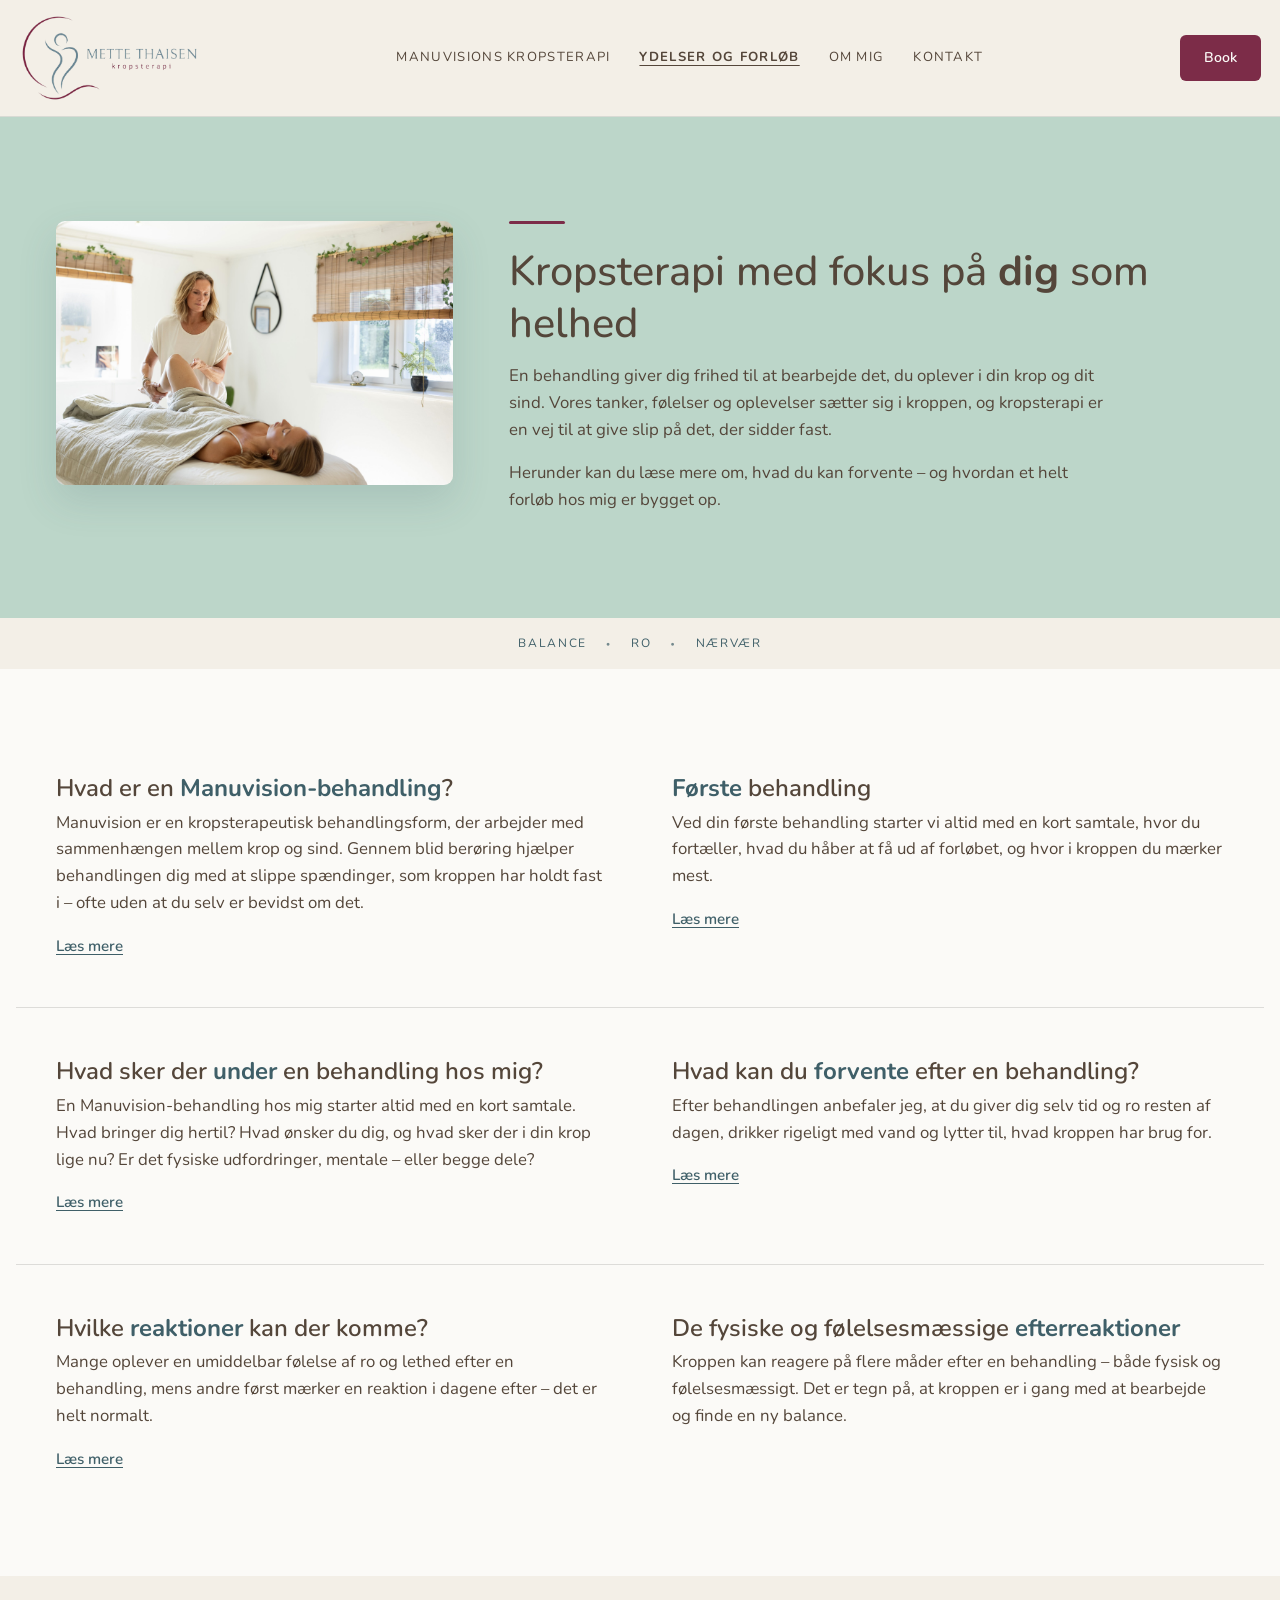
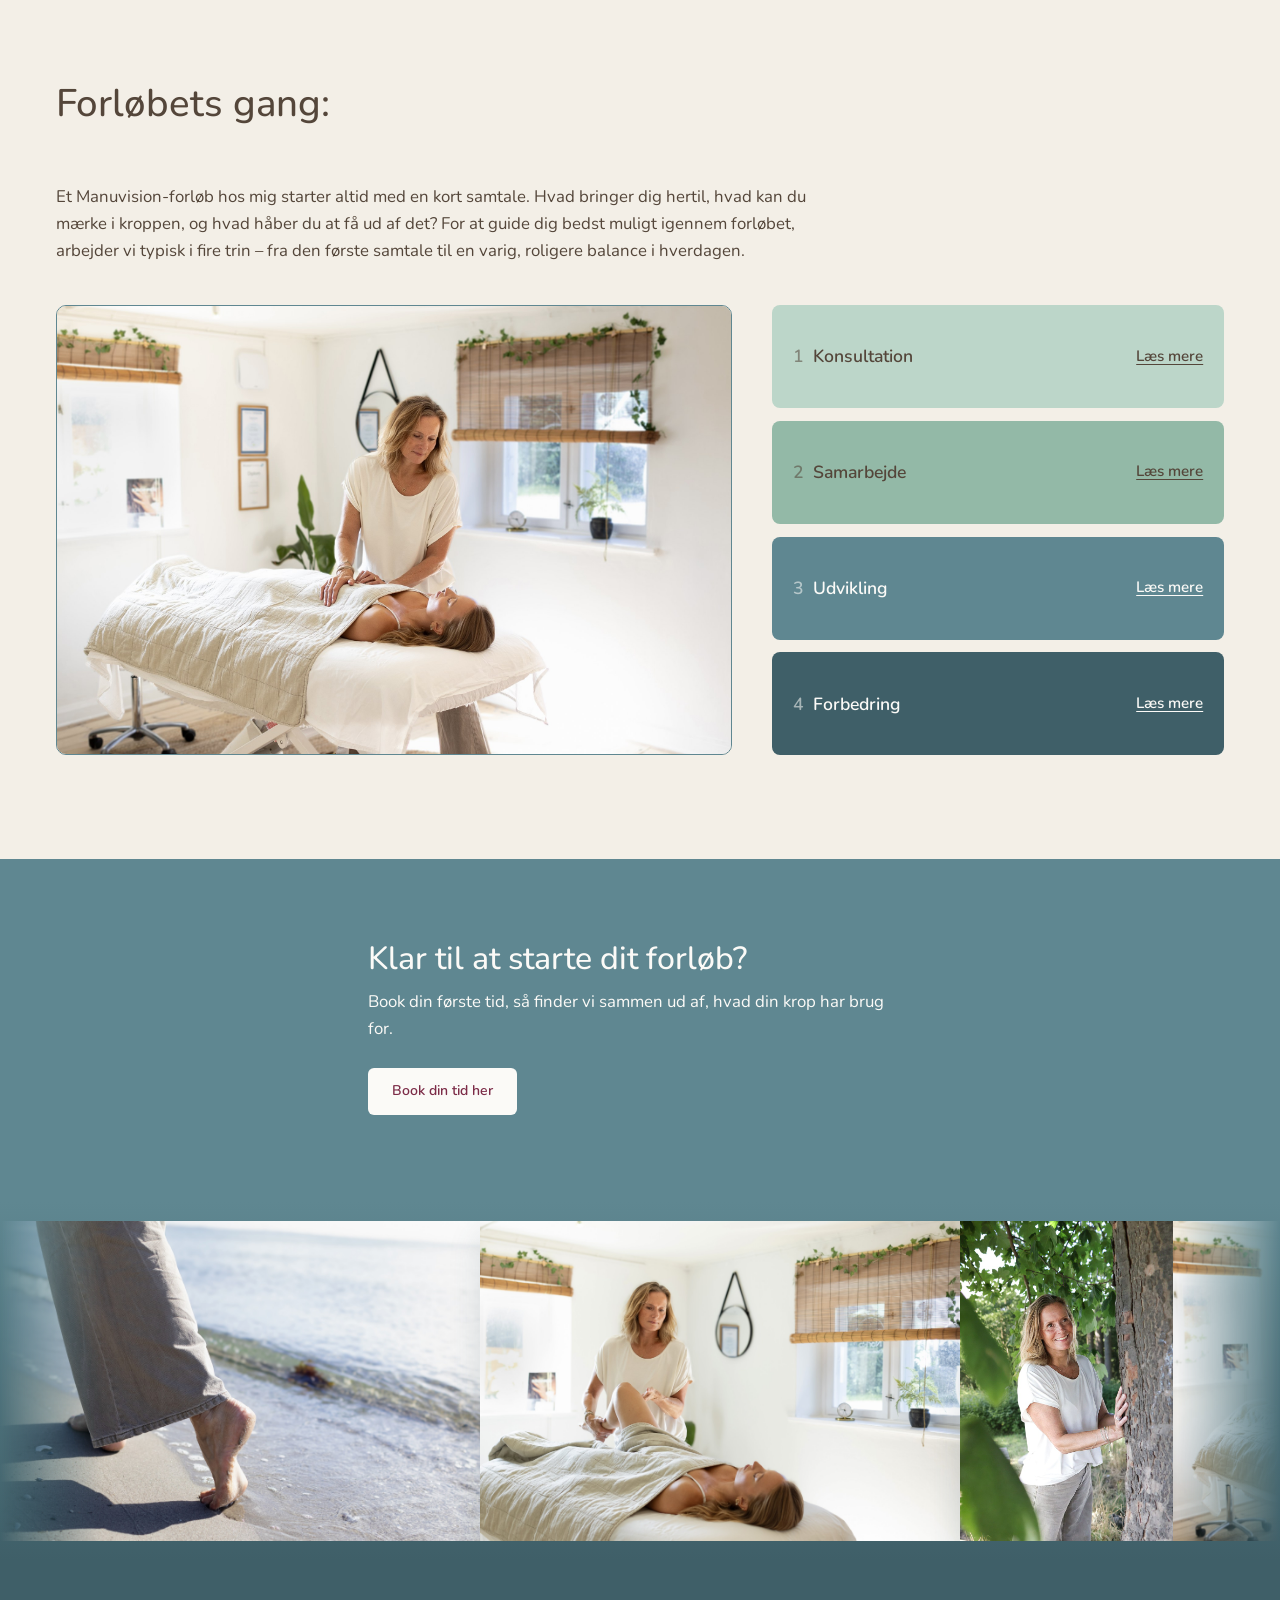
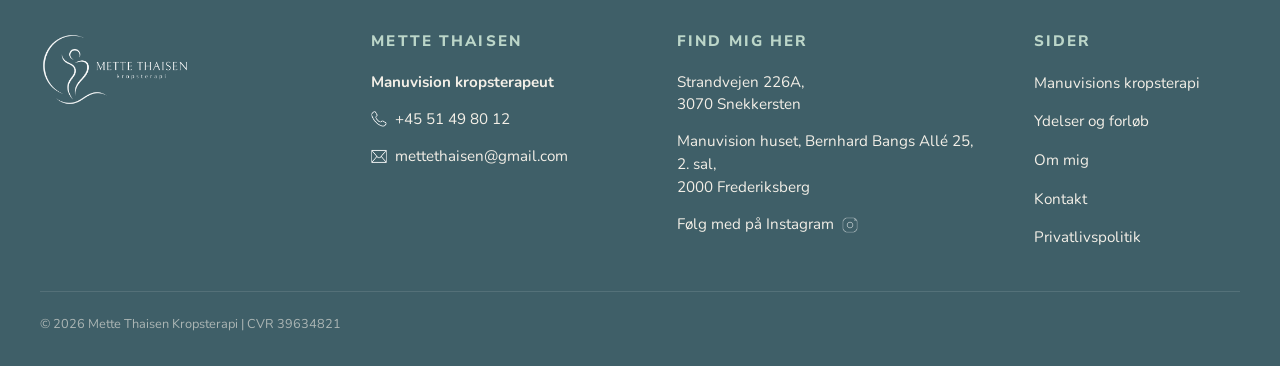
==== commit 73ef839b: "Flere finjusteringer: ikon, footer, Forløbets gang og mindre knapper - To-farvet logo-ikon og kort b" ====
--- a/forloeb.html
+++ b/forloeb.html
@@ -68,11 +68,11 @@
     </div>
 
     <!-- ====== FANER TIL AT SPRINGE NED TIL EMNET ====== -->
-    <nav class="faner" aria-label="Spring til emne">
-      <a href="#balance">Balance</a>
-      <a href="#ro">Ro</a>
-      <a href="#nerver">Nærvær</a>
-    </nav>
+    <div class="faner">
+      <span>Balance</span>
+      <span>Ro</span>
+      <span>Nærvær</span>
+    </div>
 
     <!-- ====== SPØRGSMÅL OG SVAR ====== -->
     <section class="sporgsmaal-svar">
@@ -263,9 +263,8 @@
 
       <div class="footer-adresse">
         <h2>Find mig her</h2>
-        <p>Manuvision huset, Bernhard Bangs Allé 25, 2. sal. 2000 Frederiksberg
-          <br>Strandvejen 226A, 3070 Snekkersten
-        </p>
+        <p>Strandvejen 226A,<br>3070 Snekkersten</p>
+        <p>Manuvision huset, Bernhard Bangs Allé 25, 2. sal,<br>2000 Frederiksberg</p>
         <p><a href="https://www.instagram.com/mettethaisenkropsterapi/" target="_blank" rel="noopener">Følg med på Instagram <img
               src="images/ikoner/instagram-hvid.png" alt="mette insta"></a>
         </p>
--- a/css/base.css
+++ b/css/base.css
@@ -833,10 +833,14 @@
   }
 }
 
+/* FOOTER – tydeligt hierarki:
+   1. spalte-overskrifter: store, fede og i lys salvie
+   2. brødtekst og links: almindelig størrelse i creme
+   3. nederste linje (copyright): lille og dæmpet */
 footer {
   background-color: var(--petroleum-moerk);
-  color: var(--hvid);
-  padding: 3.5rem 1.8rem 2rem;
+  color: var(--creme);
+  padding: 4rem 1.8rem 2rem;
 }
 
 /* Fire spalter på computer (logo, kontakt, find mig, sider). På mobil
@@ -850,11 +854,12 @@
 
 footer h2 {
   font-family: var(--font-label);
-  font-size: var(--fs-label);
-  font-weight: 700;
+  font-size: 0.95rem;
+  font-weight: 800;
   letter-spacing: 0.14em;
   text-transform: uppercase;
-  margin: 0 0 0.9rem 0;
+  color: var(--salvie-lys);
+  margin: 0 0 1rem 0;
 }
 
 .footer-logo img {
@@ -862,12 +867,33 @@
 }
 
 footer p {
-  margin: 0.3rem 0;
+  margin: 0;
   font-size: var(--fs-small);
-}
-
-.footer-kontakt p,
-.footer-adresse p {
+  line-height: 1.5;
+}
+
+/* Alle tre spalter har samme rytme: overskrift, så rækker med samme
+   afstand imellem, så de flugter på tværs */
+.footer-kontakt,
+.footer-adresse,
+.footer-sider {
+  display: grid;
+  align-content: start;
+  gap: 0.9rem;
+}
+
+.footer-kontakt h2,
+.footer-adresse h2,
+.footer-sider h2 {
+  margin: 0 0 0.3rem;
+}
+
+/* Rollen under navnet er lidt fremhævet */
+.footer-kontakt p:first-of-type {
+  font-weight: 700;
+}
+
+.footer-kontakt p {
   display: flex;
   align-items: center;
   gap: 0.5rem;
@@ -880,20 +906,16 @@
 }
 
 footer a {
-  color: var(--hvid);
+  color: var(--creme);
   display: inline-flex;
   align-items: center;
   gap: 0.5rem;
+  text-decoration: none; /* ingen understregning, før man peger på dem */
 }
 
 footer a:hover {
-  text-decoration: none;
-  opacity: 0.8;
-}
-
-.footer-sider {
-  display: grid;
-  gap: 0.4rem;
+  text-decoration: underline;
+  text-underline-offset: 3px;
 }
 
 .footer-sider a {
@@ -906,8 +928,8 @@
   margin: 2.6rem auto 0;
   padding-top: 1.4rem;
   border-top: 1px solid rgba(255, 255, 255, 0.18);
-  font-size: var(--fs-note);
-  opacity: 0.75;
+  font-size: 0.8rem;
+  opacity: 0.6;
   text-align: left;
 }
 
@@ -981,10 +1003,10 @@
 
 @keyframes karrusel-scroll {
   from {
-  transform: translateX(0);
+    transform: translateX(0);
   }
   to {
-  transform: translateX(-50%); /* -50% fordi billederne ligger to gange */
+    transform: translateX(-50%); /* -50% fordi billederne ligger to gange */
   }
 }
 
@@ -1029,7 +1051,9 @@
 .js .reveal {
   opacity: 0;
   transform: translateY(22px);
-  transition: opacity 1s ease, transform 1s ease;
+  transition:
+    opacity 1s ease,
+    transform 1s ease;
 }
 
 .js .reveal.synlig {
@@ -1054,7 +1078,11 @@
 .knap-lys,
 .book-knap,
 .book-knap-desktop {
-  transition: background-color 0.3s ease, color 0.3s ease, transform 0.3s ease, box-shadow 0.3s ease;
+  transition:
+    background-color 0.3s ease,
+    color 0.3s ease,
+    transform 0.3s ease,
+    box-shadow 0.3s ease;
 }
 
 .knap:hover,
@@ -1068,7 +1096,9 @@
 .gruppe,
 .trin,
 .udtalelser blockquote {
-  transition: transform 0.4s ease, box-shadow 0.4s ease;
+  transition:
+    transform 0.4s ease,
+    box-shadow 0.4s ease;
 }
 
 .pris-kort:hover,
@@ -1293,7 +1323,9 @@
 .book-foto,
 .hvorfor-billede,
 .tryg-rum img {
-  transition: transform 0.9s ease, box-shadow 0.6s ease;
+  transition:
+    transform 0.9s ease,
+    box-shadow 0.6s ease;
   box-shadow: 0 16px 38px rgba(63, 95, 104, 0.16);
 }
 
@@ -1356,5 +1388,6 @@
     /* logoets figur i de rigtige farver: bordeaux streger og petroleum figur */
     background: url(../images/logoer/logo-ikon-farve.png) center / contain no-repeat;
     pointer-events: none;
-  }
-}
+    margin-right: 9rem;
+  }
+}
--- a/css/forloeb.css
+++ b/css/forloeb.css
@@ -6,7 +6,7 @@
 
    Afsnit:
    1. Intro (foto + tekst)
-   2. Faner (spring ned til emnet)
+   2. Faner (ord-bånd: Balance, Ro, Nærvær)
    3. Spørgsmål / svar
    4. Forløbets gang (fire farvede trin-kort)
    ============================================================ */
@@ -22,9 +22,8 @@
   gap: 1.6rem;
   max-width: none;
   margin: 0;
-  padding: 4.5rem var(--sidepadding) 7rem;
-  /* den grønne går blødt over i creme-båndet nedenunder */
-  background: linear-gradient(to bottom, var(--salvie-lys) calc(100% - 6rem), var(--creme));
+  padding: 4.5rem var(--sidepadding);
+  background-color: var(--salvie-lys);
 }
 
 .forloeb-intro figure {
@@ -48,7 +47,7 @@
   .forloeb-intro {
     flex-direction: row;
     gap: 3.5rem;
-    padding-block: 6.5rem 8.5rem;
+    padding-block: 6.5rem;
     align-items: stretch;
   }
 
@@ -81,7 +80,7 @@
 
 /* ============================================================
    2. FANER
-   Tre links (Balance, Ro, Nærvær) der springer ned til hvert emne – et mørkeblåt bånd med prikker imellem.
+   Tre ord (Balance, Ro, Nærvær) med prikker imellem i et creme bånd, ligesom ord-båndet på forsiden. De er ikke klikbare.
    ============================================================ */
 
 .faner {
@@ -95,7 +94,7 @@
   color: var(--petroleum-moerk);
 }
 
-.faner a {
+.faner span {
   text-decoration: none;
   text-transform: uppercase;
   color: var(--petroleum-moerk);
@@ -103,18 +102,12 @@
   letter-spacing: 0.14em;
 }
 
-.faner a + a::before {
+.faner span + span::before {
   content: "●";
   font-size: 0.55em;
   margin-right: 1.2rem;
   vertical-align: middle;
   opacity: 0.7;
-}
-
-.faner a:hover {
-  background: none;
-  text-decoration: underline;
-  text-underline-offset: 4px;
 }
 
 @media (min-width: 700px) {
@@ -258,6 +251,7 @@
   list-style: none;
   margin: 3rem 0;
   display: grid;
+  grid-template-columns: repeat(2, 1fr); /* 2 x 2 på mobil */
   gap: 1rem;
 }
 
@@ -326,6 +320,51 @@
     padding-inline: 2.5rem;
   }
 
+  /* Tekst øverst. Under den: fotoet til venstre og de fire trin lodret
+     ved siden af, så fotoet og kortene er lige høje og flugter i top og bund */
+  .forloebets-gang {
+    display: grid;
+    grid-template-columns: 1.4fr 1fr;
+  }
+
+  .forloebets-gang .forloebets-gang-top,
+  .forloebets-gang .forloebets-gang-brod {
+    grid-column: 1 / -1;
+  }
+
+  .forloebets-gang .trin-liste {
+    grid-column: 2;
+    grid-row: 3;
+    grid-template-columns: 1fr;
+    gap: 0.8rem;
+    align-self: stretch; /* lige så høj som fotoet */
+    margin: 2.5rem 2.5rem 0 1.25rem;
+    padding: 0;
+    max-width: none;
+  }
+
+  /* Kortene er lave, så fire kort står lodret ved siden af fotoet:
+     nummer og titel til venstre og "Læs mere" til højre på samme linje */
+  .forloebets-gang .trin {
+    display: flex;
+    flex-wrap: wrap;
+    align-items: center;
+    justify-content: space-between;
+    gap: 0.3rem 1rem;
+    padding: 0.8rem 1.3rem;
+  }
+
+  .forloebets-gang .trin h3 {
+    flex: 1 1 auto;
+    margin: 0;
+  }
+
+  .forloebets-gang .trin h3::before {
+    display: inline;
+    margin: 0 0.6rem 0 0;
+    font-size: 1.1rem;
+  }
+
   /* kun brødteksten (første element efter titel-bjælken) skal have
      ekstra luft ned til titlen – ramte tidligere ALLE elementer i
      sektionen (også trin-listen og CTA-kortet), så luften hobede sig
@@ -343,7 +382,7 @@
 @media (min-width: 1000px) {
   /* SPØRGSMÅL OG SVAR: to spørgsmål ved siden af hinanden (grid 1 : 1).
      1fr 1fr = to lige brede spalter. Hver gruppe (Balance / Ro / Nærvær)
-     får sit eget grid, så anker-linkene i fanerne stadig virker. */
+     får sit eget grid. */
   .qa-gruppe {
     display: grid;
     grid-template-columns: 1fr 1fr;
@@ -355,61 +394,48 @@
     margin-top: 0;
   }
 
-  /* FORLØBETS GANG: tekst til venstre, trin-kort til højre.
+  /* FORLØBETS GANG: tekst øverst, så foto til venstre og trin-kort til højre.
      Sektionen bliver et grid med 4 spalter: en tom kant, to indholdsspalter
-     (39rem hver) og en tom kant. Titel-bjælken og "Book"-kortet spænder
+     (46rem og 32rem) og en tom kant. Titel-bjælken og "Book"-kortet spænder
      over alle 4 spalter (grid-column: 1 / -1), så deres baggrund stadig
      går helt ud til skærmens kanter. */
   .forloebets-gang {
     display: grid;
-    grid-template-columns: 1fr minmax(0, 39rem) minmax(0, 39rem) 1fr;
+    grid-template-columns: 1fr minmax(0, 46rem) minmax(0, 32rem) 1fr;
     align-items: start;
   }
 
-  /* Overskrift + tekst i venstre spalte (række 1 og 2). Trin-kortene i
-     højre spalte spænder over begge rækker, så kortene starter i samme
-     højde som overskriften. */
+  /* Overskrift og tekst øverst over begge spalter. */
   .forloebets-gang .forloebets-gang-top {
-    grid-column: 2;
+    grid-column: 2 / 4;
     grid-row: 1;
   }
 
   .forloebets-gang .forloebets-gang-brod {
-    grid-column: 2;
+    grid-column: 2 / 4;
     grid-row: 2;
     margin: 0;
-    padding: 0 3rem 0 2.5rem;
-    max-width: none;
-  }
-
-  /* Trin-kortene ligger som 2 x 2 mindre bokse i højre spalte.
-     Øverste række starter i samme højde som teksten til venstre. */
+    padding: 0 2.5rem;
+    max-width: 52rem;
+  }
+
+  /* Fotoet står til venstre og de fire trin lodret til højre, lige så høje. */
   .forloebets-gang .trin-liste {
     grid-column: 3;
-    grid-row: 1 / span 2;
-    grid-template-columns: 1fr 1fr;
-    margin: 8rem 2.5rem 0 0; /* 8rem = samme luft over som overskriften har */
+    grid-row: 3;
+    grid-template-columns: 1fr;
+    margin: 2.5rem 2.5rem 0 1.25rem;
     padding: 0;
     max-width: none;
   }
 
-  .forloebets-gang .trin {
-    padding: 2rem;
-  }
-
-  .forloebets-gang .trin h3 {
-    margin-bottom: 0.4rem;
-  }
-
-  .forloebets-gang .trin h3::before {
-    font-size: 1.3rem;
-  }
 }
 
 /* Det brede foto under tekst og kort: vises i sine egne proportioner, så hovedet ikke skæres af */
 .forloeb-gang-foto {
   object-fit: cover;
   border-radius: 10px;
+  border: 1.5px solid var(--petroleum); /* tynd blå ramme om fotoet */
   margin: 2.4rem 1.8rem 0; /* samme sideluft som resten af siden */
   width: calc(100% - 3.6rem);
 }
@@ -420,25 +446,27 @@
   object-position: center 30%;
 }
 
+
+@media (min-width: 700px) {
+  .forloeb-gang-foto,
+  .forloebets-gang .forloeb-gang-foto {
+    grid-column: 1;
+    grid-row: 3;
+    margin: 2.5rem 1.25rem 0 2.5rem;
+    width: auto;
+    justify-self: stretch;
+    height: auto;
+    aspect-ratio: 3 / 2; /* fotoet bestemmer højden – kortene fylder samme højde ved siden af */
+    align-self: start;
+    object-position: center 30%;
+  }
+}
+
+/* På computer står fotoet i den første af de to indholdsspalter */
 @media (min-width: 1000px) {
   .forloebets-gang .forloeb-gang-foto {
-    grid-column: 2 / 4;
+    grid-column: 2;
     grid-row: 3;
-    margin: 2.5rem 2.5rem 0;
-    width: calc((100% - 5rem) * 0.8); /* lidt smallere end spalten */
-  }
-}
-
-@media (min-width: 700px) {
-  .forloeb-gang-foto,
-  .forloebets-gang .forloeb-gang-foto {
-    aspect-ratio: 16 / 9;
-  }
-}
-
-@media (min-width: 700px) and (max-width: 999px) {
-  .forloeb-gang-foto {
-    margin-inline: 2.5rem;
-    width: calc((100% - 5rem) * 0.85);
-  }
-}
+    margin: 2.5rem 1.25rem 0 2.5rem;
+  }
+}
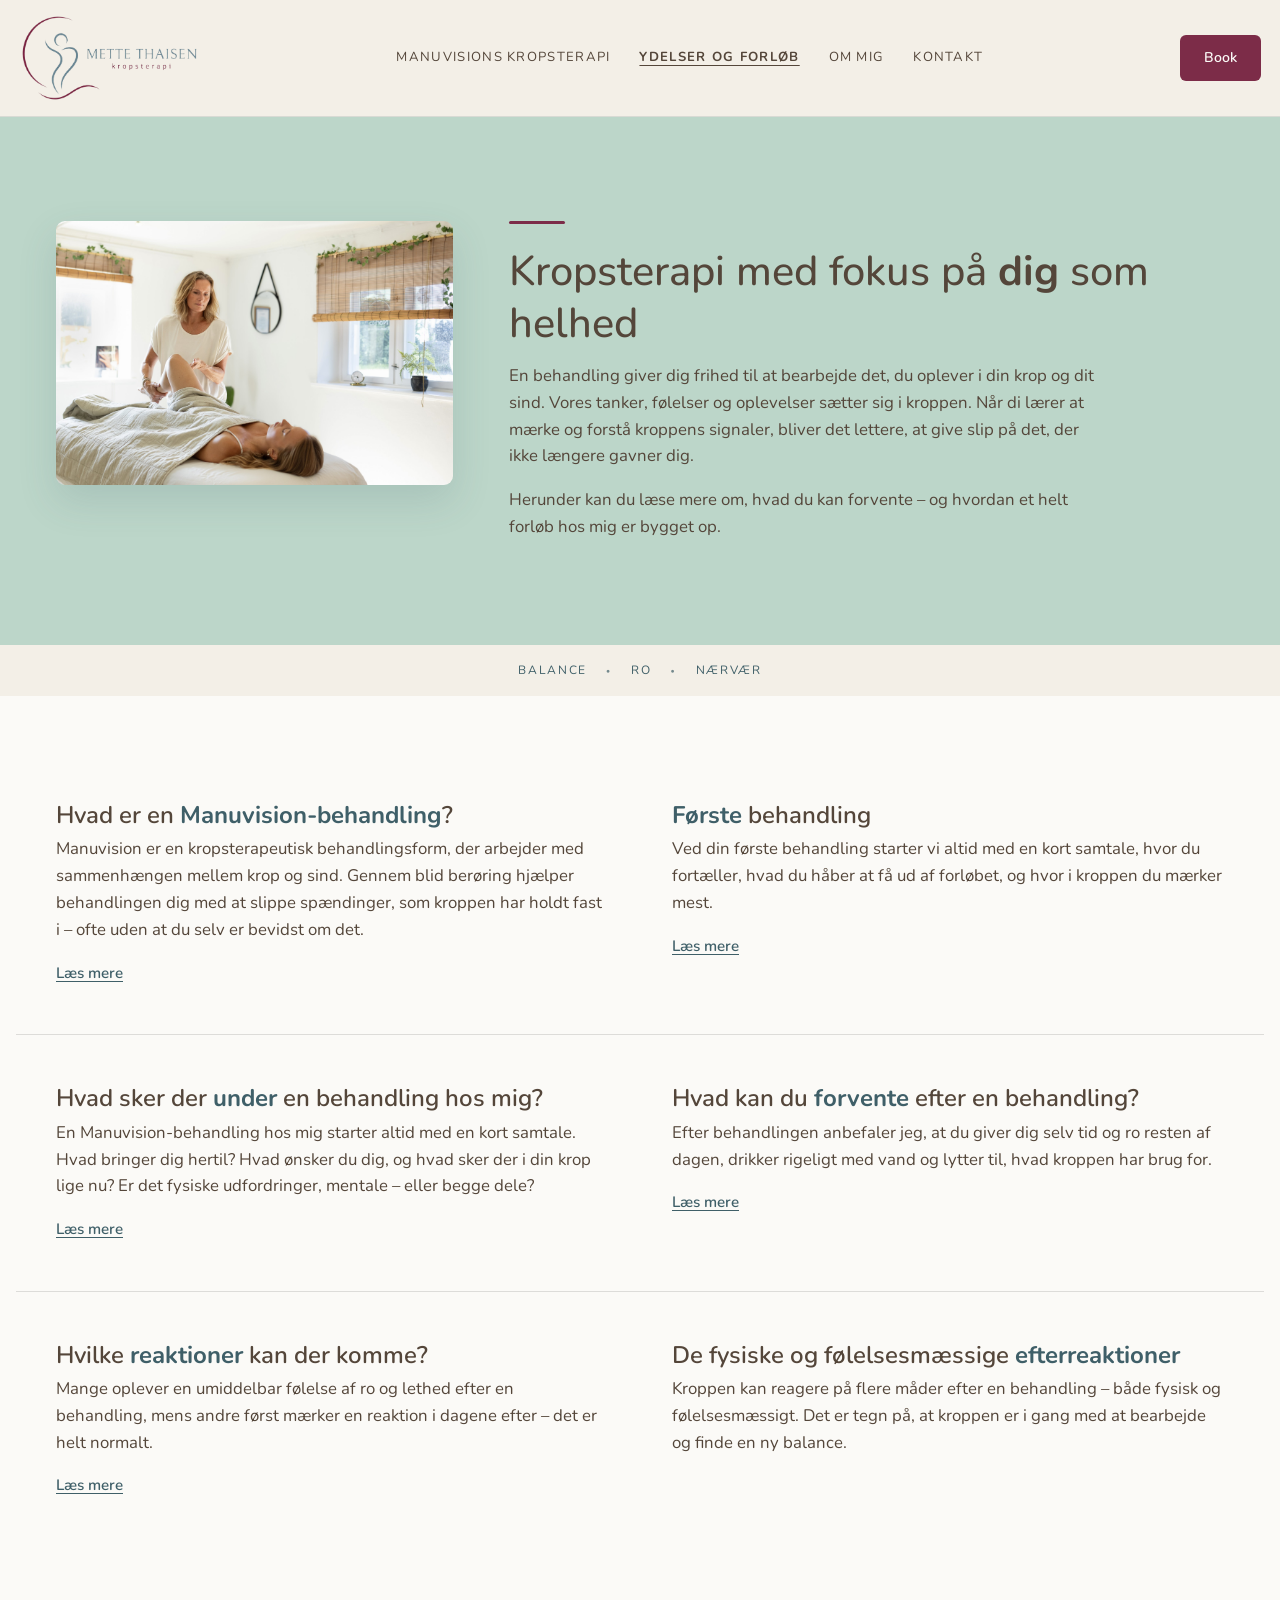
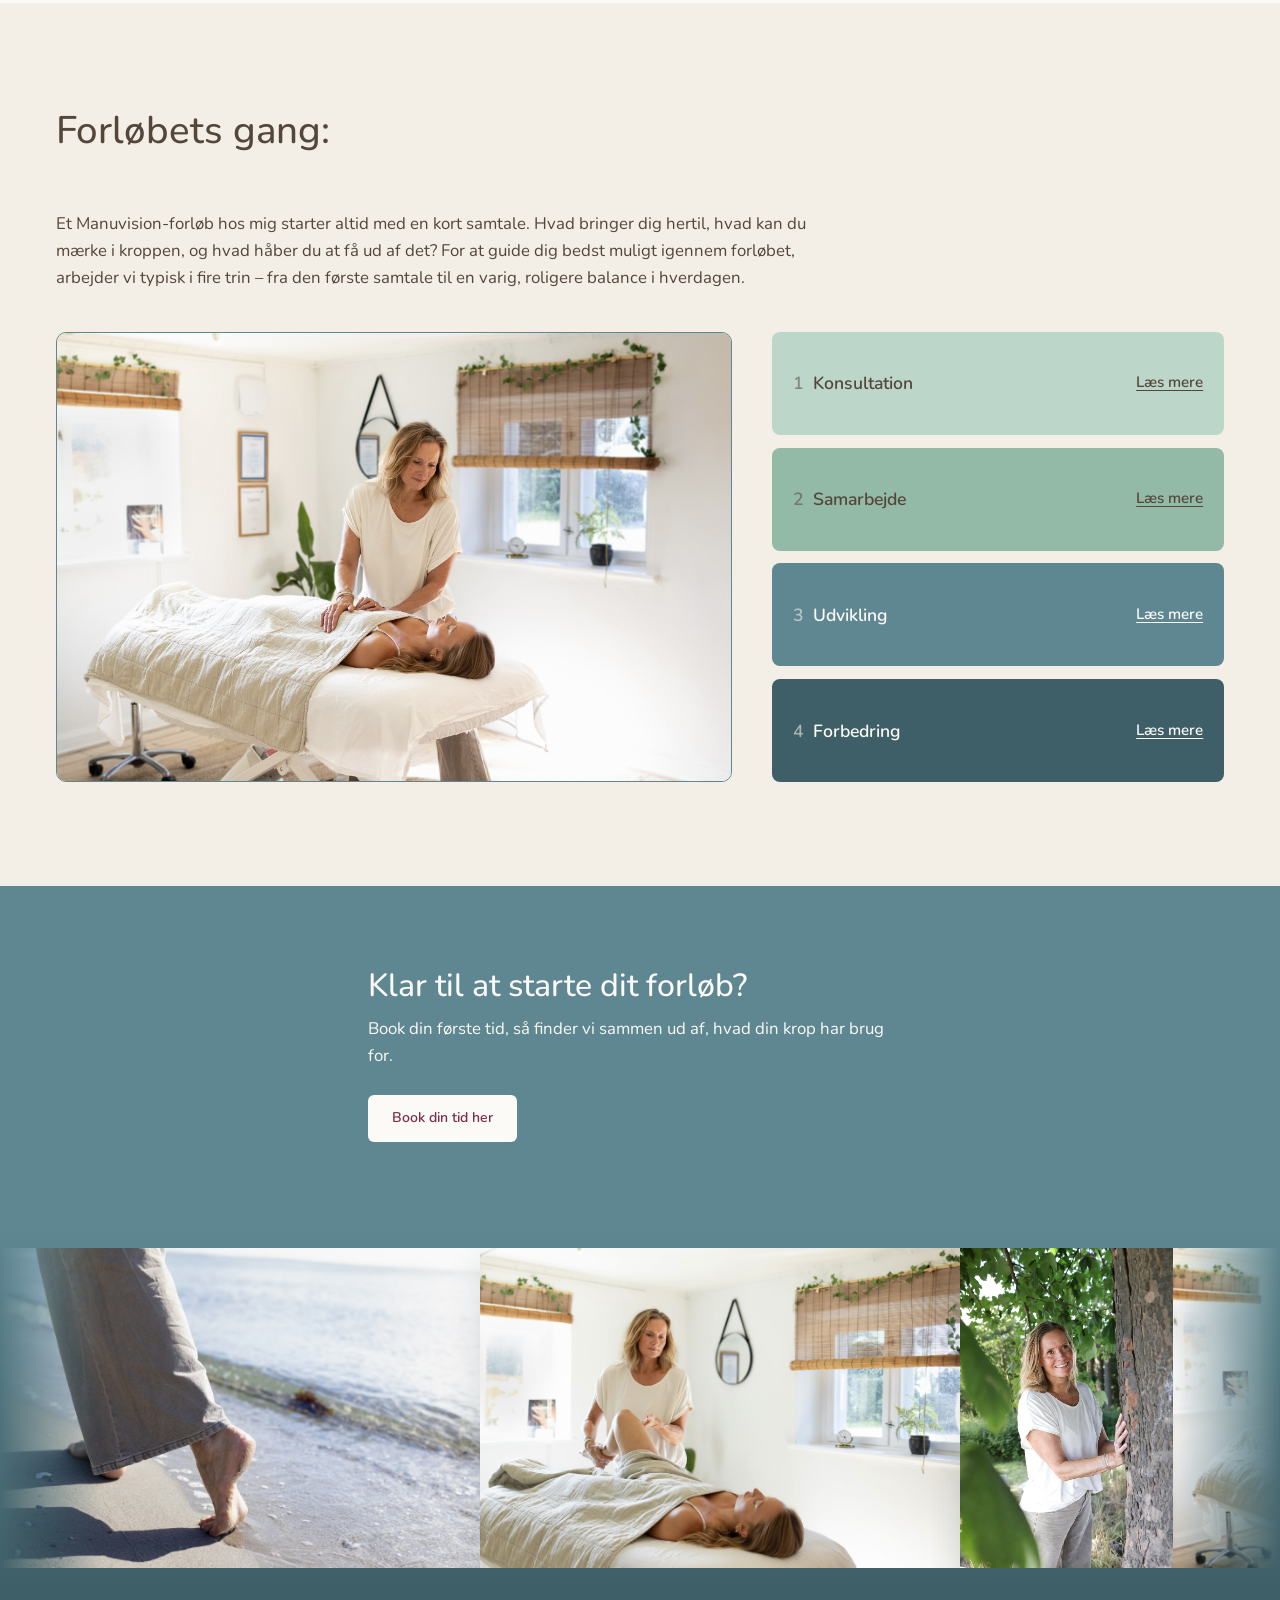
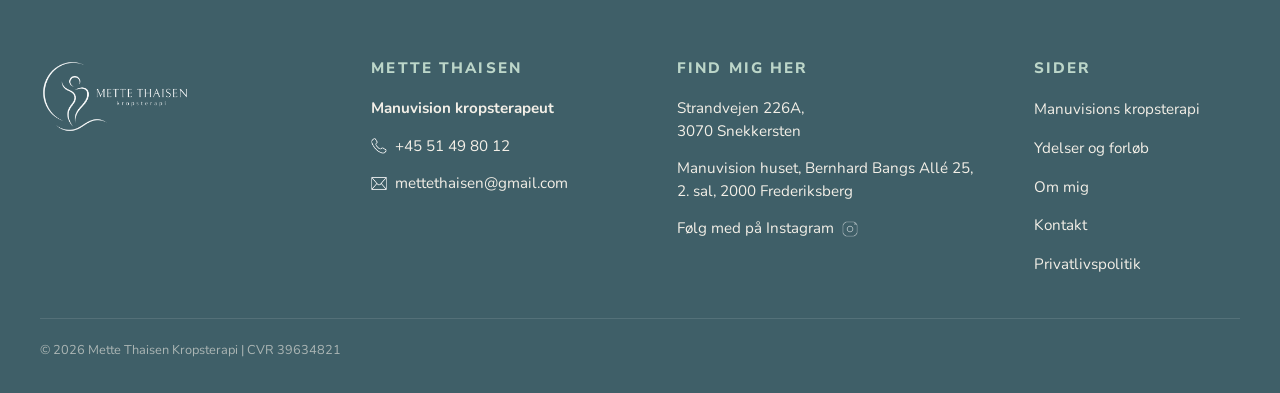
==== commit 7883ef10: "Footer: postnummer på samme linje som adressen Co-Authored-By: Claude Sonnet 5.5 <noreply@anthropic." ====
--- a/forloeb.html
+++ b/forloeb.html
@@ -35,7 +35,8 @@
         <a href="om-mig.html">Om mig</a>
         <a href="kontakt.html">Kontakt</a>
       </div>
-      <a href="https://system.easypractice.net/book/mette-thaisen-kropsterapi#choose-where" target="_blank" rel="noopener" class="book-knap-desktop">Book</a>
+      <a href="https://system.easypractice.net/book/mette-thaisen-kropsterapi#choose-where" target="_blank"
+        rel="noopener" class="book-knap-desktop">Book</a>
 
       <!-- Vises kun på mobil/tablet: burgermenu, se css/base.css. Samme links som på computer. -->
       <details class="mobilmenu">
@@ -45,7 +46,8 @@
           <a href="forloeb.html">Ydelser og forløb</a>
           <a href="om-mig.html">Om mig</a>
           <a href="kontakt.html">Kontakt</a>
-          <a href="https://system.easypractice.net/book/mette-thaisen-kropsterapi#choose-where" target="_blank" rel="noopener" class="book-knap">Book</a>
+          <a href="https://system.easypractice.net/book/mette-thaisen-kropsterapi#choose-where" target="_blank"
+            rel="noopener" class="book-knap">Book</a>
         </div>
       </details>
     </nav>
@@ -61,8 +63,8 @@
       <div class="forloeb-intro-tekst">
         <h1>Kropsterapi med fokus på <span class="ord-fremhaevet">dig</span> som helhed</h1>
         <p>En behandling giver dig frihed til at bearbejde det, du oplever i din krop og dit sind. Vores tanker,
-          følelser og oplevelser sætter sig i kroppen, og kropsterapi er en vej til at give slip på det, der sidder
-          fast.</p>
+          følelser og oplevelser sætter sig i kroppen. Når di lærer at mærke og forstå kroppens signaler, bliver det
+          lettere, at give slip på det, der ikke længere gavner dig.</p>
         <p>Herunder kan du læse mere om, hvad du kan forvente – og hvordan et helt forløb hos mig er bygget op.</p>
       </div>
     </div>
@@ -80,19 +82,25 @@
       <div id="balance" class="qa-gruppe">
         <div class="qa-spoergsmaal">
           <h3>Hvad er en <span class="ord-fremhaevet">Manuvision-behandling</span>?</h3>
-          <p>Manuvision er en kropsterapeutisk behandlingsform, der arbejder med sammenhængen mellem krop og sind. Gennem blid berøring hjælper behandlingen dig med at slippe spændinger, som kroppen har holdt fast i – ofte uden at du selv er bevidst om det.</p>
-          <details>
-            <summary>Læs mere</summary>
-            <p>Jeg tilrettelægger altid behandlingen efter dét, du kommer med. Uanset om det er fysisk smerte, uro eller en følelse af at være "koblet fra" kroppen, tager vi udgangspunkt i din historie og dine behov.</p>
+          <p>Manuvision er en kropsterapeutisk behandlingsform, der arbejder med sammenhængen mellem krop og sind.
+            Gennem blid berøring hjælper behandlingen dig med at slippe spændinger, som kroppen har holdt fast i – ofte
+            uden at du selv er bevidst om det.</p>
+          <details>
+            <summary>Læs mere</summary>
+            <p>Jeg tilrettelægger altid behandlingen efter dét, du kommer med. Uanset om det er fysisk smerte, uro eller
+              en følelse af at være "koblet fra" kroppen, tager vi udgangspunkt i din historie og dine behov.</p>
           </details>
         </div>
 
         <div class="qa-spoergsmaal">
           <h3><span class="ord-fremhaevet">Første</span> behandling</h3>
-          <p>Ved din første behandling starter vi altid med en kort samtale, hvor du fortæller, hvad du håber at få ud af forløbet, og hvor i kroppen du mærker mest.</p>
-          <details>
-            <summary>Læs mere</summary>
-            <p>Herefter ligger du afklædt til det tøj, du er tryg i, under et tæppe på briksen, mens jeg arbejder med blid berøring forskellige steder på kroppen. Der er ingen forventninger om, at noget bestemt skal ske – vi følger det, kroppen viser os.</p>
+          <p>Ved din første behandling starter vi altid med en kort samtale, hvor du fortæller, hvad du håber at få ud
+            af forløbet, og hvor i kroppen du mærker mest.</p>
+          <details>
+            <summary>Læs mere</summary>
+            <p>Herefter ligger du afklædt til det tøj, du er tryg i, under et tæppe på briksen, mens jeg arbejder med
+              blid berøring forskellige steder på kroppen. Der er ingen forventninger om, at noget bestemt skal ske – vi
+              følger det, kroppen viser os.</p>
           </details>
         </div>
       </div>
@@ -100,23 +108,41 @@
       <div id="ro" class="qa-gruppe">
         <div class="qa-spoergsmaal">
           <h3>Hvad sker der <span class="ord-fremhaevet">under</span> en behandling hos mig?</h3>
-          <p>En Manuvision-behandling hos mig starter altid med en kort samtale. Hvad bringer dig hertil? Hvad ønsker du dig, og hvad sker der i din krop lige nu? Er det fysiske udfordringer, mentale – eller begge dele?</p>
-          <details>
-            <summary>Læs mere</summary>
-            <p>Vi hænger sammen som hele mennesker – vi er ikke bare et hoved eller en krop. Det er sammenhængen her imellem, jeg finder mest interessant, og det er ofte her, vi finder svarene, når vi arbejder med kroppen sammen. Jeg hjælper dig gennem kropsterapien, guider dig i dit åndedræt og hjælper dig til at gå ind i de spændinger og blokeringer, du møder undervejs.</p>
-            <p>Jeg behandler for at komme ind til kernen af den udfordring, du står med – uanset om den er fysisk, mental eller begge dele. Det er nemlig lige præcis dér, vi sammen kan skabe en meningsfuld forandring for dig.</p>
-            <p>Jeg er stærk i min intuition og indføling, og jeg bruger mine kropsterapeutiske værktøjer til at hjælpe dig med at give slip på spændinger og blokeringer. Nogle gange giver det en følelsesmæssig reaktion. Andre gange en mere kropslig forløsning – en følelse af, at der pludselig er "hul igennem". Nogle oplever begge dele.            </p>
-            <p>Står du et sted i livet, hvor du er ekstra udfordret, eller hvor du længe har overhørt vigtige signaler fra kroppen, kan den første behandling nogle gange føles som et skridt tilbage. Det kan være frustrerende – men det er samtidig et nødvendigt skridt på vejen til at blive bedre til at mærke ind i det, som føles svært eller tungt at bære på, eller måske give helt slip på det, der tynger dig.</p>
-            <p>Mine klienter fortæller ofte, at de efter et par behandlinger føler sig lettere og mere i kontakt med sig selv – som om de finder tilbage til den, de er. Nogle bliver også fysisk ømme, lidt ligesom efter en hård træningstur. Ømheden går typisk over efter en dag eller to, og så vil du mærke dig selv friere. Uanset hvad du oplever efter en behandling, er du altid velkommen til at kontakte mig, hvis du har brug for at tale om det.</p>
+          <p>En Manuvision-behandling hos mig starter altid med en kort samtale. Hvad bringer dig hertil? Hvad ønsker du
+            dig, og hvad sker der i din krop lige nu? Er det fysiske udfordringer, mentale – eller begge dele?</p>
+          <details>
+            <summary>Læs mere</summary>
+            <p>Vi hænger sammen som hele mennesker – vi er ikke bare et hoved eller en krop. Det er sammenhængen her
+              imellem, jeg finder mest interessant, og det er ofte her, vi finder svarene, når vi arbejder med kroppen
+              sammen. Jeg hjælper dig gennem kropsterapien, guider dig i dit åndedræt og hjælper dig til at gå ind i de
+              spændinger og blokeringer, du møder undervejs.</p>
+            <p>Jeg behandler for at komme ind til kernen af den udfordring, du står med – uanset om den er fysisk,
+              mental eller begge dele. Det er nemlig lige præcis dér, vi sammen kan skabe en meningsfuld forandring for
+              dig.</p>
+            <p>Jeg er stærk i min intuition og indføling, og jeg bruger mine kropsterapeutiske værktøjer til at hjælpe
+              dig med at give slip på spændinger og blokeringer. Nogle gange giver det en følelsesmæssig reaktion. Andre
+              gange en mere kropslig forløsning – en følelse af, at der pludselig er "hul igennem". Nogle oplever begge
+              dele. </p>
+            <p>Står du et sted i livet, hvor du er ekstra udfordret, eller hvor du længe har overhørt vigtige signaler
+              fra kroppen, kan den første behandling nogle gange føles som et skridt tilbage. Det kan være frustrerende
+              – men det er samtidig et nødvendigt skridt på vejen til at blive bedre til at mærke ind i det, som føles
+              svært eller tungt at bære på, eller måske give helt slip på det, der tynger dig.</p>
+            <p>Mine klienter fortæller ofte, at de efter et par behandlinger føler sig lettere og mere i kontakt med sig
+              selv – som om de finder tilbage til den, de er. Nogle bliver også fysisk ømme, lidt ligesom efter en hård
+              træningstur. Ømheden går typisk over efter en dag eller to, og så vil du mærke dig selv friere. Uanset
+              hvad du oplever efter en behandling, er du altid velkommen til at kontakte mig, hvis du har brug for at
+              tale om det.</p>
           </details>
         </div>
 
         <div class="qa-spoergsmaal">
           <h3>Hvad kan du <span class="ord-fremhaevet">forvente</span> efter en behandling?</h3>
-          <p>Efter behandlingen anbefaler jeg, at du giver dig selv tid og ro resten af dagen, drikker rigeligt med vand og lytter til, hvad kroppen har brug for.</p>
-          <details>
-            <summary>Læs mere</summary>
-            <p>Nogle føler sig lette og energiske med det samme, mens andre har brug for en stille aften. Begge dele er en helt naturlig del af processen.</p>
+          <p>Efter behandlingen anbefaler jeg, at du giver dig selv tid og ro resten af dagen, drikker rigeligt med vand
+            og lytter til, hvad kroppen har brug for.</p>
+          <details>
+            <summary>Læs mere</summary>
+            <p>Nogle føler sig lette og energiske med det samme, mens andre har brug for en stille aften. Begge dele er
+              en helt naturlig del af processen.</p>
           </details>
         </div>
       </div>
@@ -124,16 +150,20 @@
       <div id="nerver" class="qa-gruppe">
         <div class="qa-spoergsmaal">
           <h3>Hvilke <span class="ord-fremhaevet">reaktioner</span> kan der komme?</h3>
-          <p>Mange oplever en umiddelbar følelse af ro og lethed efter en behandling, mens andre først mærker en reaktion i dagene efter – det er helt normalt.</p>
-          <details>
-            <summary>Læs mere</summary>
-            <p>Reaktionerne kan blandt andet være træthed, øget tørst, mild ømhed i kroppen eller en bølge af følelser, der dukker op. Det er kroppens måde at bearbejde forandringen på, og det plejer at aftage i løbet af et par dage.</p>
+          <p>Mange oplever en umiddelbar følelse af ro og lethed efter en behandling, mens andre først mærker en
+            reaktion i dagene efter – det er helt normalt.</p>
+          <details>
+            <summary>Læs mere</summary>
+            <p>Reaktionerne kan blandt andet være træthed, øget tørst, mild ømhed i kroppen eller en bølge af følelser,
+              der dukker op. Det er kroppens måde at bearbejde forandringen på, og det plejer at aftage i løbet af et
+              par dage.</p>
           </details>
         </div>
 
         <div class="qa-spoergsmaal">
           <h3>De fysiske og følelsesmæssige <span class="ord-fremhaevet">efterreaktioner</span></h3>
-          <p>Kroppen kan reagere på flere måder efter en behandling – både fysisk og følelsesmæssigt. Det er tegn på, at kroppen er i gang med at bearbejde og finde en ny balance.</p>
+          <p>Kroppen kan reagere på flere måder efter en behandling – både fysisk og følelsesmæssigt. Det er tegn på, at
+            kroppen er i gang med at bearbejde og finde en ny balance.</p>
         </div>
       </div>
 
@@ -264,9 +294,9 @@
       <div class="footer-adresse">
         <h2>Find mig her</h2>
         <p>Strandvejen 226A,<br>3070 Snekkersten</p>
-        <p>Manuvision huset, Bernhard Bangs Allé 25, 2. sal,<br>2000 Frederiksberg</p>
-        <p><a href="https://www.instagram.com/mettethaisenkropsterapi/" target="_blank" rel="noopener">Følg med på Instagram <img
-              src="images/ikoner/instagram-hvid.png" alt="mette insta"></a>
+        <p>Manuvision huset, Bernhard Bangs Allé 25, 2.&nbsp;sal, 2000&nbsp;Frederiksberg</p>
+        <p><a href="https://www.instagram.com/mettethaisenkropsterapi/" target="_blank" rel="noopener">Følg med på
+            Instagram <img src="images/ikoner/instagram-hvid.png" alt="mette insta"></a>
         </p>
       </div>
 
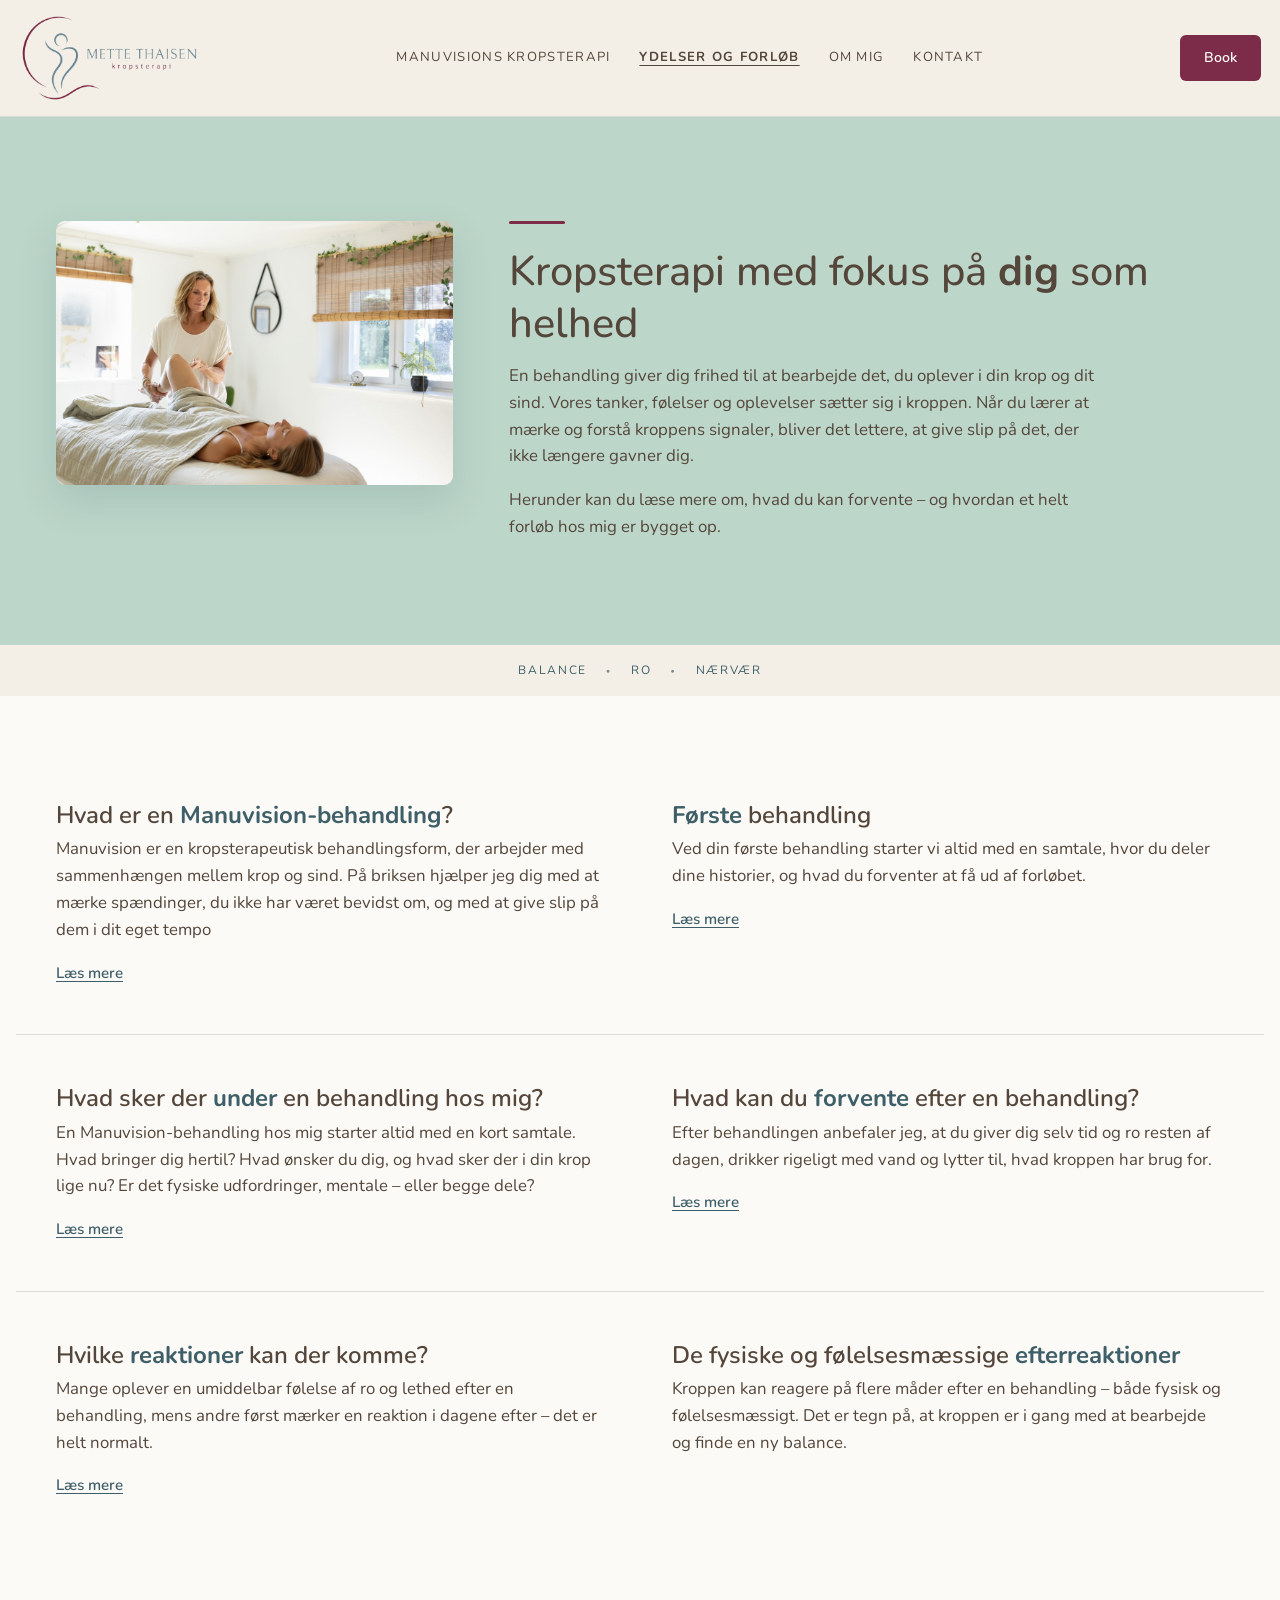
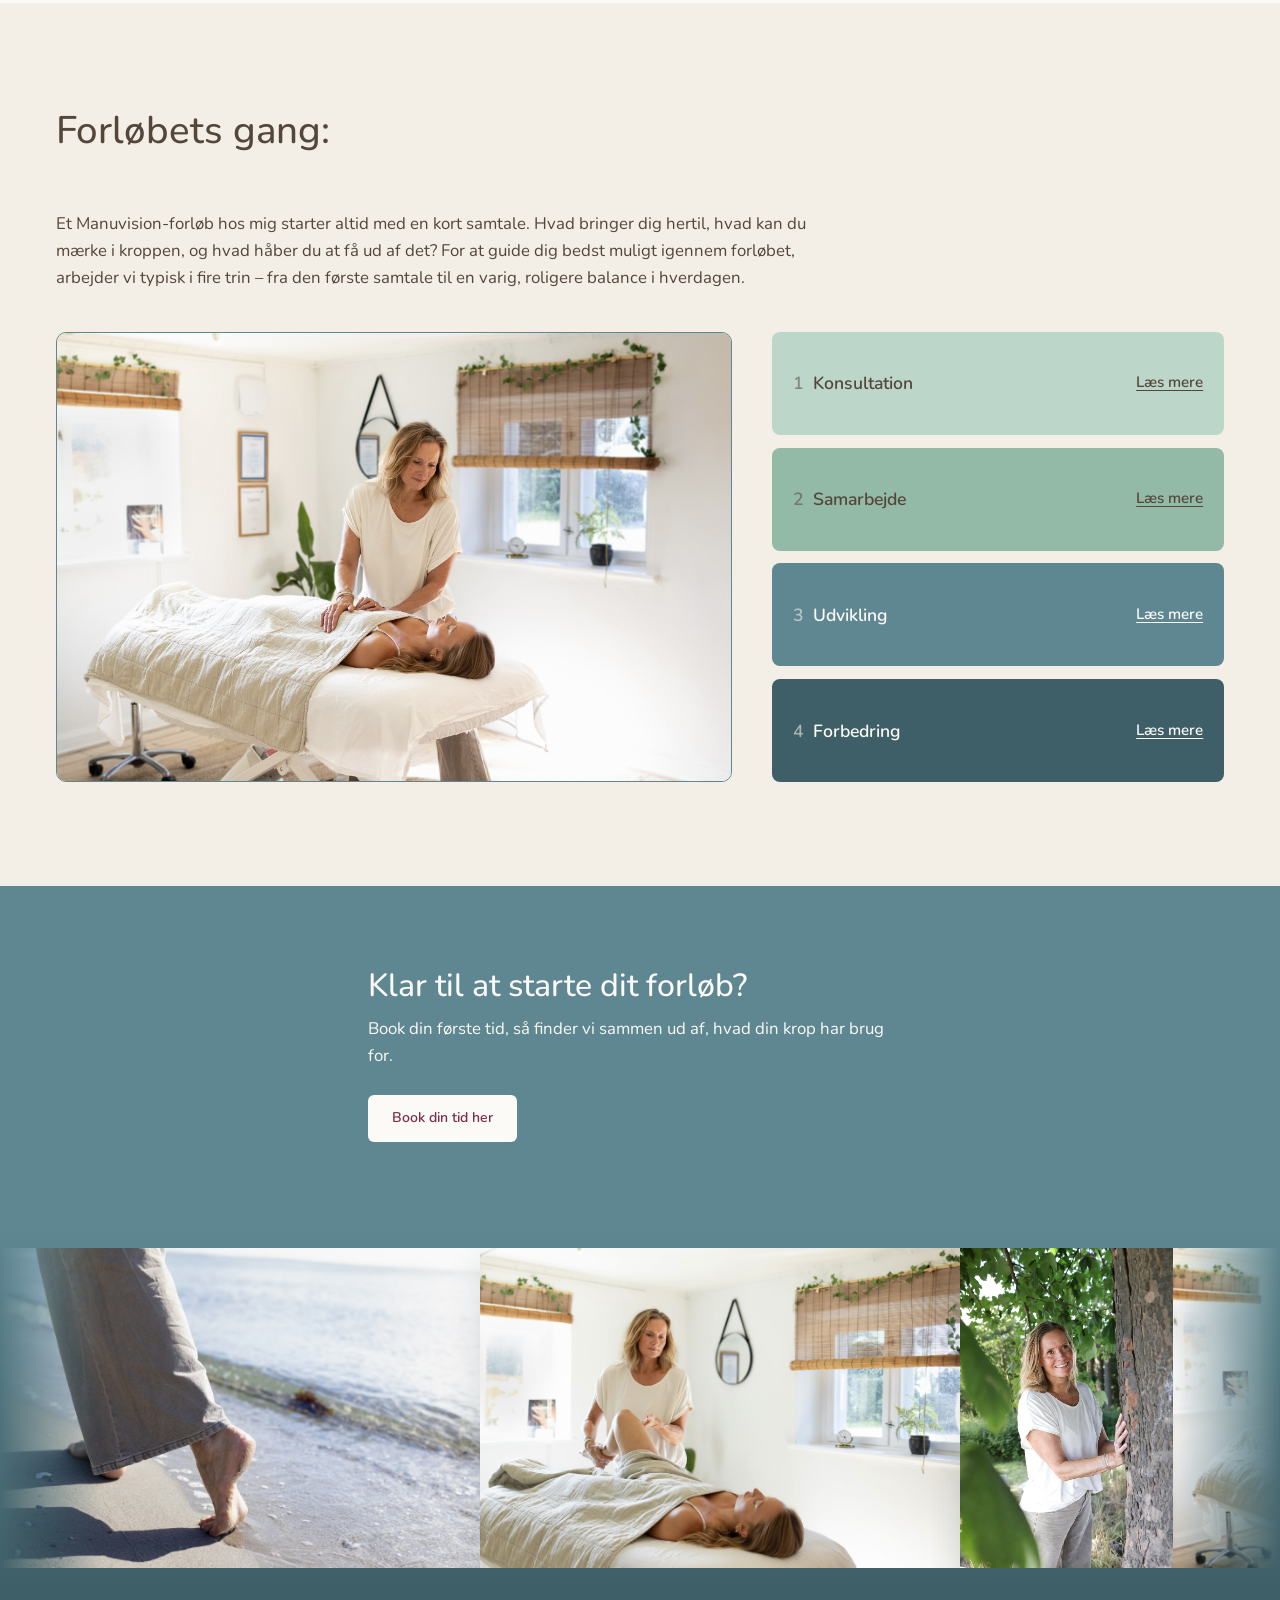
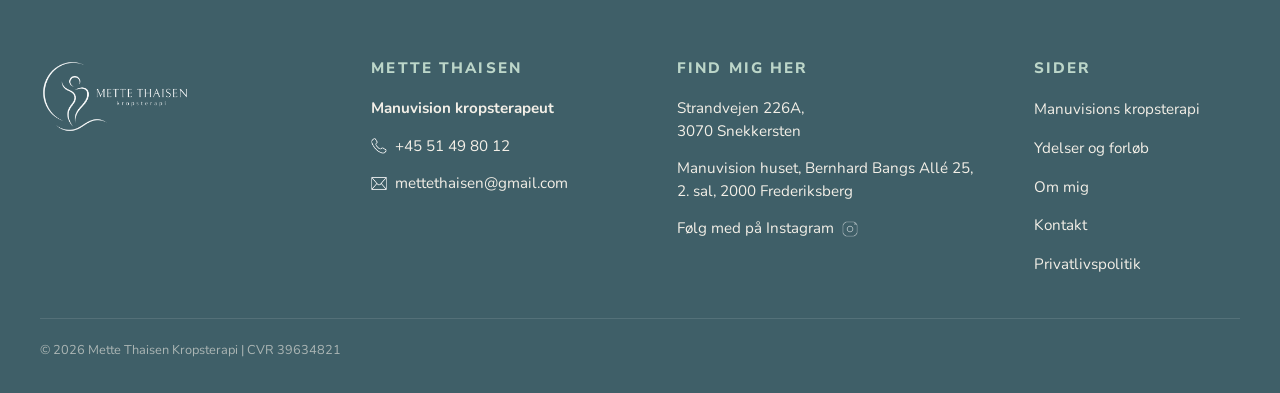
==== commit d46130cd: "Refactor text for clarity and improved engagement in the "forloeb" section" ====
--- a/forloeb.html
+++ b/forloeb.html
@@ -63,7 +63,7 @@
       <div class="forloeb-intro-tekst">
         <h1>Kropsterapi med fokus på <span class="ord-fremhaevet">dig</span> som helhed</h1>
         <p>En behandling giver dig frihed til at bearbejde det, du oplever i din krop og dit sind. Vores tanker,
-          følelser og oplevelser sætter sig i kroppen. Når di lærer at mærke og forstå kroppens signaler, bliver det
+          følelser og oplevelser sætter sig i kroppen. Når du lærer at mærke og forstå kroppens signaler, bliver det
           lettere, at give slip på det, der ikke længere gavner dig.</p>
         <p>Herunder kan du læse mere om, hvad du kan forvente – og hvordan et helt forløb hos mig er bygget op.</p>
       </div>
@@ -83,8 +83,8 @@
         <div class="qa-spoergsmaal">
           <h3>Hvad er en <span class="ord-fremhaevet">Manuvision-behandling</span>?</h3>
           <p>Manuvision er en kropsterapeutisk behandlingsform, der arbejder med sammenhængen mellem krop og sind.
-            Gennem blid berøring hjælper behandlingen dig med at slippe spændinger, som kroppen har holdt fast i – ofte
-            uden at du selv er bevidst om det.</p>
+            På briksen hjælper jeg dig med at mærke spændinger, du ikke har været bevidst om, og med at give slip på dem
+            i dit eget tempo</p>
           <details>
             <summary>Læs mere</summary>
             <p>Jeg tilrettelægger altid behandlingen efter dét, du kommer med. Uanset om det er fysisk smerte, uro eller
@@ -94,8 +94,8 @@
 
         <div class="qa-spoergsmaal">
           <h3><span class="ord-fremhaevet">Første</span> behandling</h3>
-          <p>Ved din første behandling starter vi altid med en kort samtale, hvor du fortæller, hvad du håber at få ud
-            af forløbet, og hvor i kroppen du mærker mest.</p>
+          <p>Ved din første behandling starter vi altid med en samtale, hvor du deler dine historier, og hvad du
+            forventer at få ud af forløbet.</p>
           <details>
             <summary>Læs mere</summary>
             <p>Herefter ligger du afklædt til det tøj, du er tryg i, under et tæppe på briksen, mens jeg arbejder med
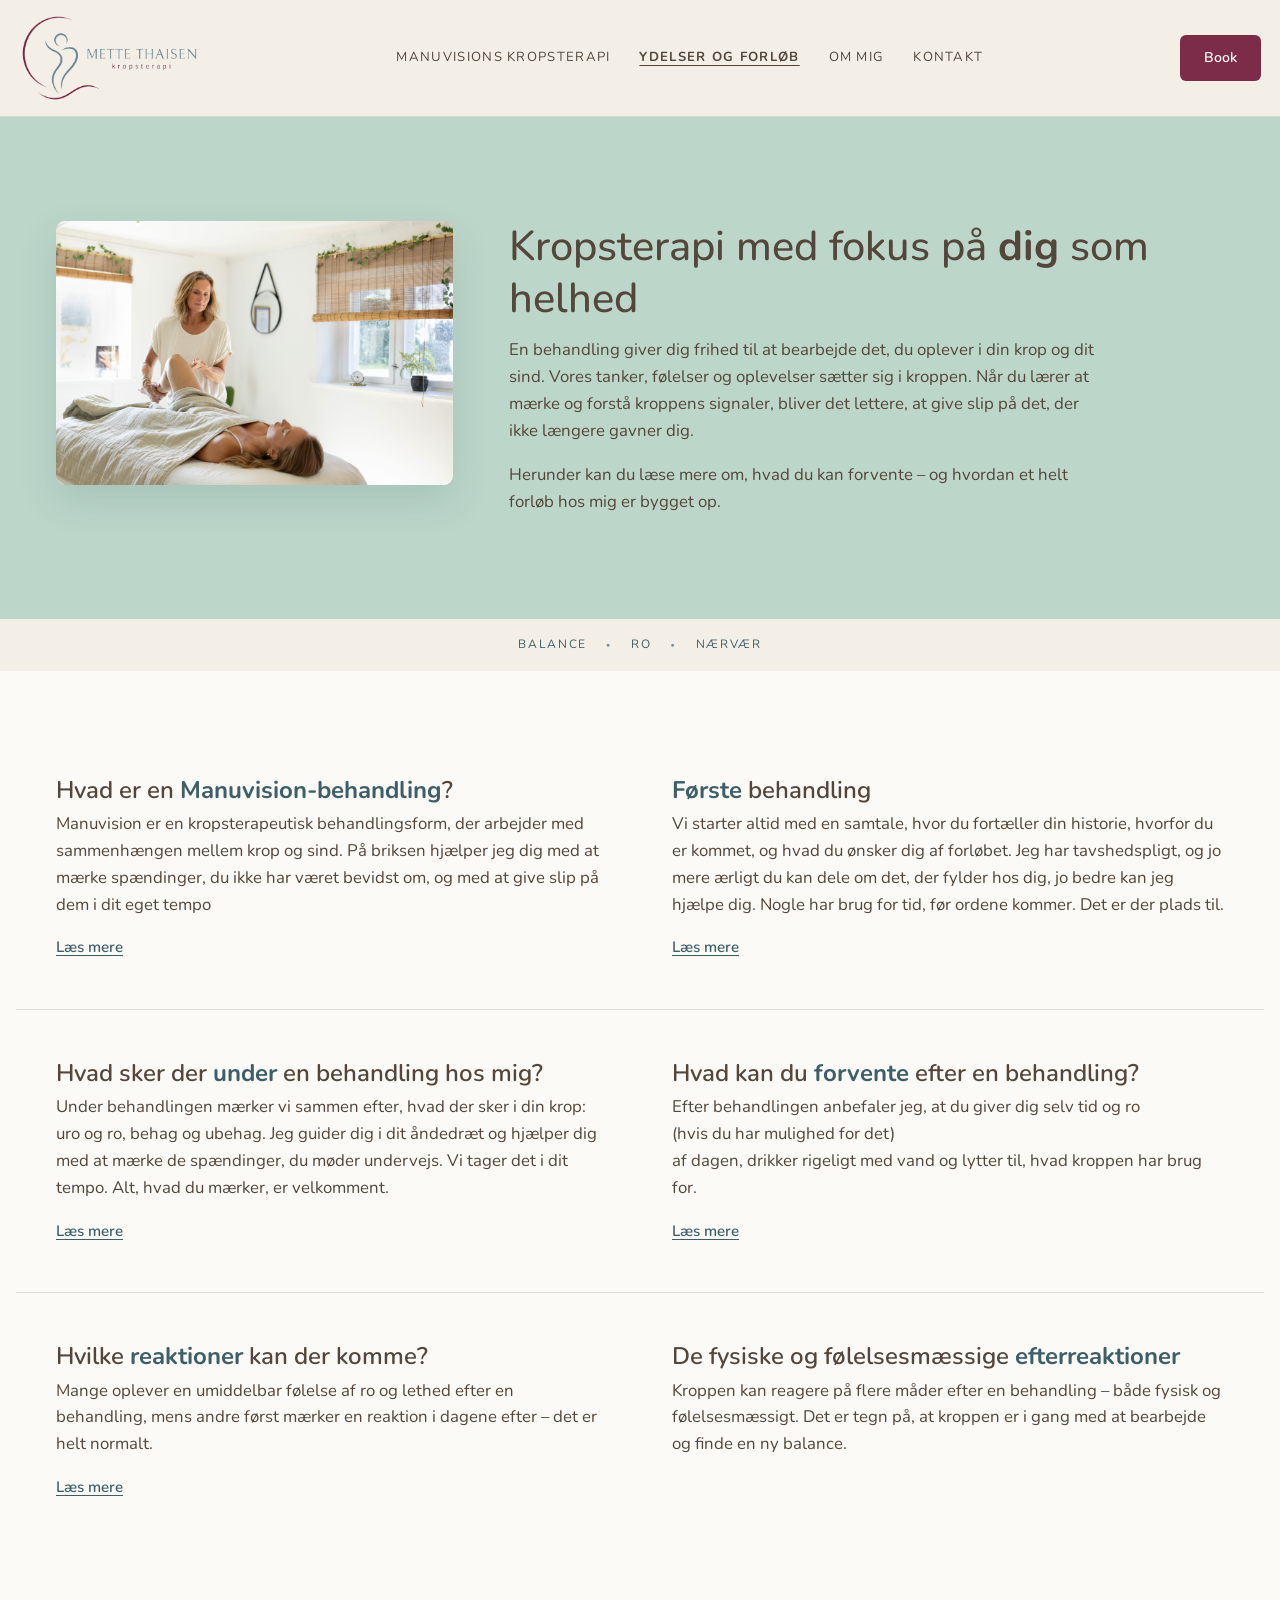
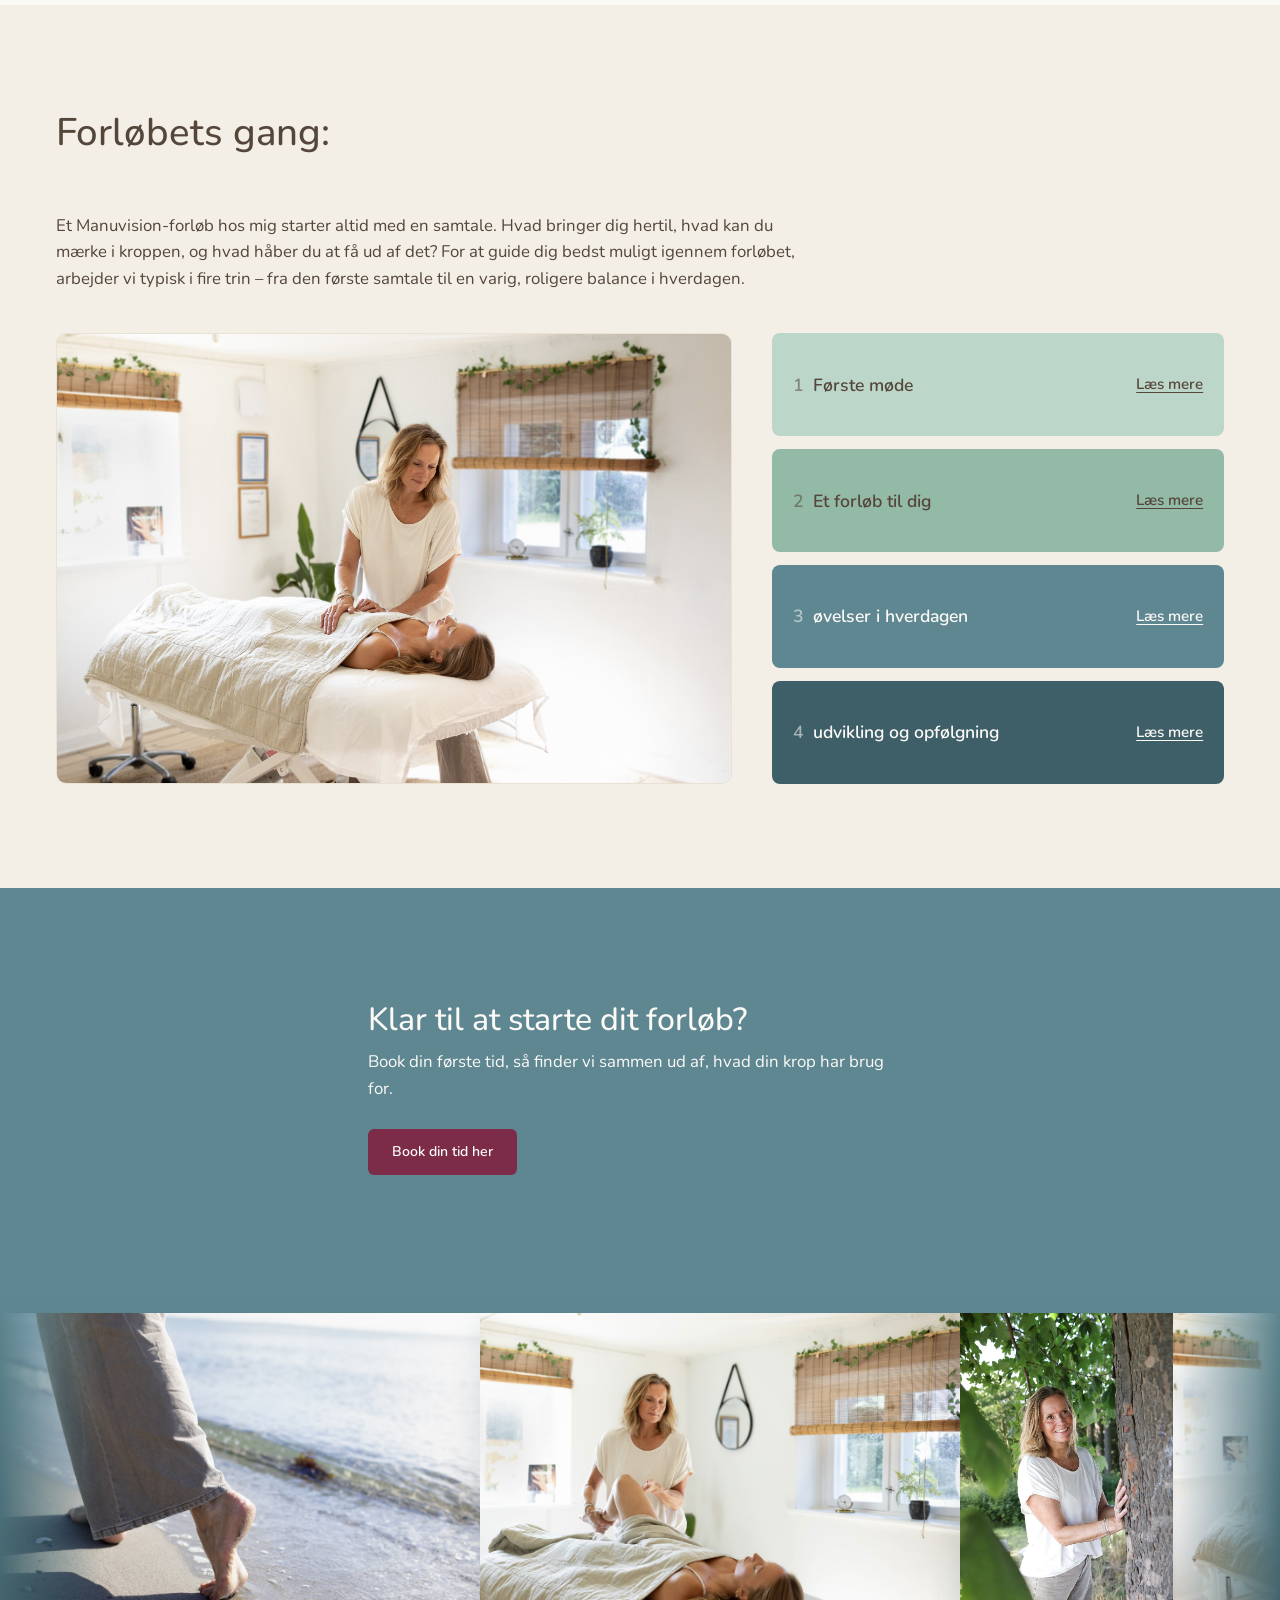
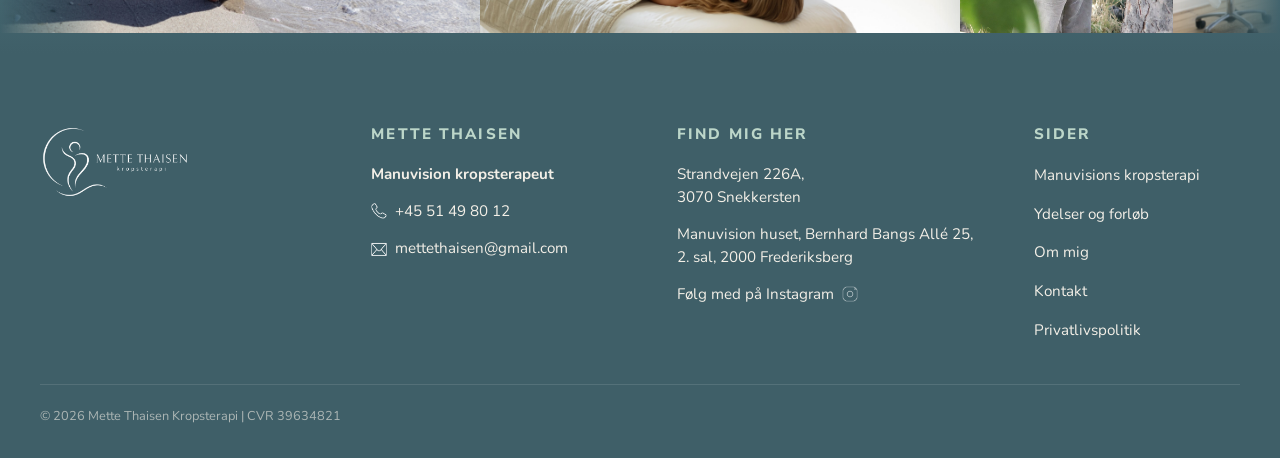
==== commit 1229bf84: "Refactor styling and structure for testimonials and balance sections; enhance scrolling functionalit" ====
--- a/forloeb.html
+++ b/forloeb.html
@@ -94,13 +94,16 @@
 
         <div class="qa-spoergsmaal">
           <h3><span class="ord-fremhaevet">Første</span> behandling</h3>
-          <p>Ved din første behandling starter vi altid med en samtale, hvor du deler dine historier, og hvad du
-            forventer at få ud af forløbet.</p>
-          <details>
-            <summary>Læs mere</summary>
-            <p>Herefter ligger du afklædt til det tøj, du er tryg i, under et tæppe på briksen, mens jeg arbejder med
-              blid berøring forskellige steder på kroppen. Der er ingen forventninger om, at noget bestemt skal ske – vi
-              følger det, kroppen viser os.</p>
+          <p>Vi starter altid med en samtale, hvor du fortæller din historie, hvorfor du er kommet, og hvad du ønsker
+            dig af
+            forløbet. Jeg har tavshedspligt, og jo mere ærligt du kan dele om det, der fylder hos dig, jo bedre kan jeg
+            hjælpe dig.
+            Nogle har brug for tid, før ordene kommer. Det er der plads til.</p>
+          <details>
+            <summary>Læs mere</summary>
+            <p>Herefter lægger du dig på briksen, i tøj eller undertøj, alt efter hvad der føles bedst for dig.
+              Løstsiddende tøj er en
+              god idé. Du får et tæppe over dig, og jeg guider dig undervejs.</p>
           </details>
         </div>
       </div>
@@ -108,36 +111,43 @@
       <div id="ro" class="qa-gruppe">
         <div class="qa-spoergsmaal">
           <h3>Hvad sker der <span class="ord-fremhaevet">under</span> en behandling hos mig?</h3>
-          <p>En Manuvision-behandling hos mig starter altid med en kort samtale. Hvad bringer dig hertil? Hvad ønsker du
-            dig, og hvad sker der i din krop lige nu? Er det fysiske udfordringer, mentale – eller begge dele?</p>
+          <p>Under behandlingen mærker vi sammen efter, hvad der sker i din krop: uro og ro, behag og ubehag. Jeg guider
+            dig i dit
+            åndedræt og hjælper dig med at mærke de spændinger, du møder undervejs. Vi tager det i dit tempo. Alt, hvad
+            du mærker,
+            er velkomment.</p>
           <details>
             <summary>Læs mere</summary>
             <p>Vi hænger sammen som hele mennesker – vi er ikke bare et hoved eller en krop. Det er sammenhængen her
-              imellem, jeg finder mest interessant, og det er ofte her, vi finder svarene, når vi arbejder med kroppen
-              sammen. Jeg hjælper dig gennem kropsterapien, guider dig i dit åndedræt og hjælper dig til at gå ind i de
-              spændinger og blokeringer, du møder undervejs.</p>
-            <p>Jeg behandler for at komme ind til kernen af den udfordring, du står med – uanset om den er fysisk,
-              mental eller begge dele. Det er nemlig lige præcis dér, vi sammen kan skabe en meningsfuld forandring for
-              dig.</p>
+              imellem, jeg
+              finder mest interessant, og det er ofte her, vi finder svarene, når vi arbejder med kroppen sammen.</p>
+            <p>
+
+              Jeg behandler for at komme ind til kernen af den udfordring, du står med – uanset om den er fysisk, mental
+              eller begge
+              dele. Det er nemlig lige præcis dér, vi sammen kan skabe en meningsfuld forandring for dig.</p>
+
             <p>Jeg er stærk i min intuition og indføling, og jeg bruger mine kropsterapeutiske værktøjer til at hjælpe
-              dig med at give slip på spændinger og blokeringer. Nogle gange giver det en følelsesmæssig reaktion. Andre
-              gange en mere kropslig forløsning – en følelse af, at der pludselig er "hul igennem". Nogle oplever begge
-              dele. </p>
-            <p>Står du et sted i livet, hvor du er ekstra udfordret, eller hvor du længe har overhørt vigtige signaler
-              fra kroppen, kan den første behandling nogle gange føles som et skridt tilbage. Det kan være frustrerende
-              – men det er samtidig et nødvendigt skridt på vejen til at blive bedre til at mærke ind i det, som føles
-              svært eller tungt at bære på, eller måske give helt slip på det, der tynger dig.</p>
-            <p>Mine klienter fortæller ofte, at de efter et par behandlinger føler sig lettere og mere i kontakt med sig
-              selv – som om de finder tilbage til den, de er. Nogle bliver også fysisk ømme, lidt ligesom efter en hård
-              træningstur. Ømheden går typisk over efter en dag eller to, og så vil du mærke dig selv friere. Uanset
-              hvad du oplever efter en behandling, er du altid velkommen til at kontakte mig, hvis du har brug for at
-              tale om det.</p>
+              dig med at give
+              slip på spændinger og blokeringer. Nogle gange giver det en følelsesmæssig reaktion. Andre gange en mere
+              kropslig
+              forløsning – en følelse af, at der pludselig er "hul igennem". Nogle oplever begge dele.</p>
+            <p>
+              Mine klienter fortæller ofte, at de efter et par behandlinger føler sig lettere og mere i kontakt med sig
+              selv – som om
+              de finder tilbage til den, de er. Nogle bliver også fysisk ømme, lidt ligesom efter en hård træningstur.
+              Ømheden går
+              typisk over efter en dag eller to, og så vil du mærke dig selv friere. Uanset hvad du oplever efter en
+              behandling, er du
+              altid velkommen til at kontakte mig, hvis du har brug for at tale om det.</p>
           </details>
         </div>
 
         <div class="qa-spoergsmaal">
           <h3>Hvad kan du <span class="ord-fremhaevet">forvente</span> efter en behandling?</h3>
-          <p>Efter behandlingen anbefaler jeg, at du giver dig selv tid og ro resten af dagen, drikker rigeligt med vand
+          <p>Efter behandlingen anbefaler jeg, at du giver dig selv tid og ro <br>(hvis du har mulighed for det) <br>
+            af
+            dagen, drikker rigeligt med vand
             og lytter til, hvad kroppen har brug for.</p>
           <details>
             <summary>Læs mere</summary>
@@ -155,8 +165,11 @@
           <details>
             <summary>Læs mere</summary>
             <p>Reaktionerne kan blandt andet være træthed, øget tørst, mild ømhed i kroppen eller en bølge af følelser,
-              der dukker op. Det er kroppens måde at bearbejde forandringen på, og det plejer at aftage i løbet af et
-              par dage.</p>
+              der dukker op. <br>
+              Det er kroppens måde at bearbejde forandringen på. Vær nysgerrig på de forandringer eller reaktioner du
+              mærker og ta'
+              endelig kontakt til mig hvis det føles utrygt eller du har spørgsmål til det du mærker, inden vi ses
+              igen..</p>
           </details>
         </div>
 
@@ -175,48 +188,51 @@
         <h2>Forløbets gang:</h2>
       </div>
 
-      <p class="forloebets-gang-brod">Et Manuvision-forløb hos mig starter altid med en kort samtale. Hvad bringer dig
+      <p class="forloebets-gang-brod">Et Manuvision-forløb hos mig starter altid med en samtale. Hvad bringer dig
         hertil, hvad kan du mærke i kroppen, og hvad håber du at få ud af det? For at guide dig bedst muligt igennem
         forløbet, arbejder vi typisk i fire trin – fra den første samtale til en varig, roligere balance i hverdagen.
       </p>
 
       <ol class="trin-liste">
         <li class="trin trin-1">
-          <h3>Konsultation</h3>
-          <details>
-            <summary>Læs mere</summary>
-            <p>En konsultation er det første skridt i din proces med mig. Her taler vi om din fysiske og mentale
-              udfordring, din baggrund og hvad du håber at opnå med behandlingen.</p>
+          <h3>Første møde</h3>
+          <details>
+            <summary>Læs mere</summary>
+            <p>Vi starter med en samtale, hvor du deler det, der fylder. Derefter mærker vi efter i kroppen. Vi arbejder
+              på briksen,
+              eller i en stol eller på gulvet, hvis kroppen er for sårbar til at ligge ned. Du mærker selv, om det føles
+              trygt, og om
+              det er noget for dig.</p>
           </details>
         </li>
         <li class="trin trin-2">
-          <h3>Samarbejde</h3>
-          <details>
-            <summary>Læs mere</summary>
-            <p>Samarbejde i kropsterapi handler om, at vi arbejder tæt sammen gennem hele forløbet. Du bidrager med din
-              krops oplevelser, og jeg hjælper med at aflæse og forstå de signaler, kroppen viser. Gennem behandling og
-              dialog skaber vi en proces, hvor spændinger gradvist slipper, og du får bedre kontakt til din krop, mere
-              ro i nervesystemet og større overskud i hverdagen.</p>
+          <h3>Et forløb til dig</h3>
+          <details>
+            <summary>Læs mere</summary>
+            <p>Sammen finder vi ud af, hvor du er, og hvad du har brug for. Jeg underviser dig i dit nervesystem og i
+              regulering, så du
+              forstår, hvad der sker i din krop.</p>
           </details>
         </li>
         <li class="trin trin-3">
-          <h3>Udvikling</h3>
-          <details>
-            <summary>Læs mere</summary>
-            <p>Udvikling handler om den forandring, der opstår, når kroppen begynder at give slip på gamle spændinger og
-              mønstre. Gennem kropsterapi kan du opleve øget kropsbevidsthed, bedre følelsesmæssig balance og en
-              stærkere forbindelse til dig selv. Det er en proces, hvor du gradvist får mere energi, klarhed og indre
-              ro.</p>
+          <h3>øvelser i hverdagen</h3>
+          <details>
+            <summary>Læs mere</summary>
+            <p>Jeg hjælper dig med at bruge øvelser derhjemme, for det er i hverdagen, vi for alvor flytter noget. Ikke
+              kun på briksen.</p>
           </details>
         </li>
         <li class="trin trin-4">
-          <h3>Forbedring</h3>
-          <details>
-            <summary>Læs mere</summary>
-            <p>Forbedring handler om konkrete ændringer i din krop og dit velvære i hverdagen. Det kan være mindre
-              muskelspænding, færre smerter, bedre vejrtrækning og et roligere nervesystem. Målet er, at du mærker en
-              tydelig og varig forskel, så du kan bevæge dig mere frit, leve med større overskud og føle dig bedre
-              tilpas i din krop.</p>
+          <h3>udvikling og opfølgning</h3>
+          <details>
+            <summary>Læs mere</summary>
+            <p>Vi ser løbende på, hvad du mærker af ændringer. Det kan fx. være: Sover du bedre? Er du blevet bedre til
+              at sige fra?
+              Fylder angsten mindre? Oplever du mere ro? Forløbet kan afsluttes, når du oplever mere balance, ro og
+              velvære. Derefter
+              aftaler vi, om du har brug for opfølgning, for eksempel månedligt, kvartalsvis eller halvårligt. Det er
+              helt
+              individuelt.</p>
           </details>
         </li>
       </ol>
--- a/css/base.css
+++ b/css/base.css
@@ -13,6 +13,7 @@
   --salvie: #93b9a7;
   --petroleum: #5f8791;
   --petroleum-moerk: #3f5f68; /* footer og mørke bånd */
+  --petroleum-dyb: #2f4a52; /* endnu mørkere blå, til hover */
   --bordeaux: #7c2c48; /* knapper og accent */
   --bordeaux-moerk: #5c1f36; /* hover på bordeaux */
   --tekst: #54463a; /* varm brun tekst (blødere end sort, men stadig tydelig) */
@@ -400,7 +401,7 @@
 /* ============================================================
    3. KNAPPER
    .knap      = fyldt bordeaux (primær knap)
-   .knap-lys  = hvid med blå kant (sekundær knap)
+   .knap-lys  = fyldt blå (sekundær knap), endnu mørkere blå ved hover
    De to har PRÆCIS samme størrelse, form og skrift – kun farven
    er forskellig. Alle knapper på sitet bruger en af de to
    (også knapperne i menuen og i headeren).
@@ -425,8 +426,8 @@
 
 .knap-lys {
   display: inline-block;
-  background-color: transparent; /* ingen hvid fyld, så den ikke ligner et søgefelt */
-  color: var(--petroleum-moerk);
+  background-color: var(--petroleum-moerk);
+  color: var(--hvid);
   text-decoration: none;
   padding: 0.75rem 1.5rem;
   border-radius: 6px;
@@ -434,13 +435,10 @@
   font-weight: 600;
   text-align: center;
   margin-top: 0.5rem;
-  /* Kanten laves med en indvendig skygge i stedet for border, så den
-     lyse knap bliver præcis lige så stor som den fyldte. */
-  box-shadow: inset 0 0 0 1.5px var(--petroleum-moerk);
 }
 
 .knap-lys:hover {
-  background-color: var(--petroleum-moerk);
+  background-color: var(--petroleum-dyb);
   color: var(--hvid);
 }
 
@@ -796,7 +794,7 @@
 .book-band {
   background-color: var(--petroleum);
   color: var(--hvid);
-  padding: 3.5rem 1.8rem 4rem;
+  padding: 4.5rem 1.8rem 5rem;
 }
 
 .book-band h2 {
@@ -812,24 +810,18 @@
   margin: 0 auto 1.6rem;
 }
 
-/* Hvid knap, så den står tydeligt mod den blå baggrund */
+/* Samme røde knap som alle andre steder (farven kommer fra .knap) */
 .book-band .knap {
   margin: 0;
-  background-color: var(--hvid);
-  color: var(--bordeaux);
   display: block;
   width: fit-content;
   margin-left: max(0px, calc((100% - 34rem) / 2));
   margin-right: 0;
 }
 
-.book-band .knap:hover {
-  background-color: var(--sand);
-}
-
 @media (min-width: 700px) {
   .book-band {
-    padding: 5rem 2.5rem 5.5rem;
+    padding: 7rem 2.5rem 7.5rem;
   }
 }
 
@@ -1160,6 +1152,7 @@
    ============================================================ */
 
 .udtalelser {
+  position: relative; /* så pilene kan placeres ud for overskriften */
   background-color: var(--creme);
   max-width: none;
   margin-block: 0;
@@ -1175,8 +1168,12 @@
   max-width: 32rem;
   font-style: italic;
   color: var(--petroleum-moerk);
-  white-space: nowrap;
   margin-bottom: 2rem;
+}
+
+/* pilene vises kun på computer (se media query nedenfor) */
+.udtalelse-pile {
+  display: none;
 }
 
 .udtalelse-liste {
@@ -1274,13 +1271,54 @@
     margin-bottom: 3rem;
   }
 
+  /* Rækken går helt ud til skærmens højre kant, og kortene er smallere
+     end en tredjedel, så det fjerde kort kigger frem – det viser, at man
+     kan scrolle videre. */
   .udtalelse-liste {
     gap: 1.8rem;
+    margin-right: calc(-1 * var(--sidepadding));
+    padding-right: var(--sidepadding);
+    scrollbar-width: none;
+  }
+
+  .udtalelse-liste::-webkit-scrollbar {
+    display: none;
   }
 
   .udtalelser blockquote {
-    flex: 0 0 31%;
+    flex: 0 0 clamp(16rem, 30%, 24rem);
     padding: 3rem 2.4rem 2.6rem;
+  }
+
+  /* Pile til at bladre i udtalelserne (laves af script.js) */
+  .udtalelse-pile {
+    position: absolute;
+    top: 6.5rem;
+    right: var(--sidepadding);
+    display: flex;
+    gap: 0.6rem;
+  }
+
+  .udtalelse-pile button {
+    width: 2.8rem;
+    height: 2.8rem;
+    border: 0;
+    border-radius: 6px;
+    background-color: var(--petroleum-moerk);
+    color: var(--hvid);
+    font-size: 1.3rem;
+    line-height: 1;
+    cursor: pointer;
+    transition: background-color 0.3s ease;
+  }
+
+  .udtalelse-pile button:hover {
+    background-color: var(--petroleum-dyb);
+  }
+
+  .udtalelse-pile button:disabled {
+    opacity: 0.35;
+    cursor: default;
   }
 
   .deko-citat {
@@ -1348,22 +1386,6 @@
    - logo-ikonet (i logoets egne farver) som en stor detalje i højre side af de tekst-bånd,
      der ellers er tomme (kun på computer)
    ============================================================ */
-
-.samtale-indhold::before,
-.om-intro-tekst::before,
-.forloeb-intro-tekst::before,
-.manu-intro-tekst::before,
-.kontakt-intro::before,
-.privatliv-intro::before,
-.betingelser::before {
-  content: "";
-  display: block;
-  width: 3.5rem;
-  height: 3px;
-  margin-bottom: 1.4rem;
-  background-color: var(--bordeaux);
-  border-radius: 2px;
-}
 
 @media (min-width: 1000px) {
   main .uforpligtende_samtale,
--- a/css/forloeb.css
+++ b/css/forloeb.css
@@ -435,7 +435,7 @@
 .forloeb-gang-foto {
   object-fit: cover;
   border-radius: 10px;
-  border: 1.5px solid var(--petroleum); /* tynd blå ramme om fotoet */
+  border: 1.5px solid var(--sand); /* tynd sandfarvet ramme om fotoet */
   margin: 2.4rem 1.8rem 0; /* samme sideluft som resten af siden */
   width: calc(100% - 3.6rem);
 }
